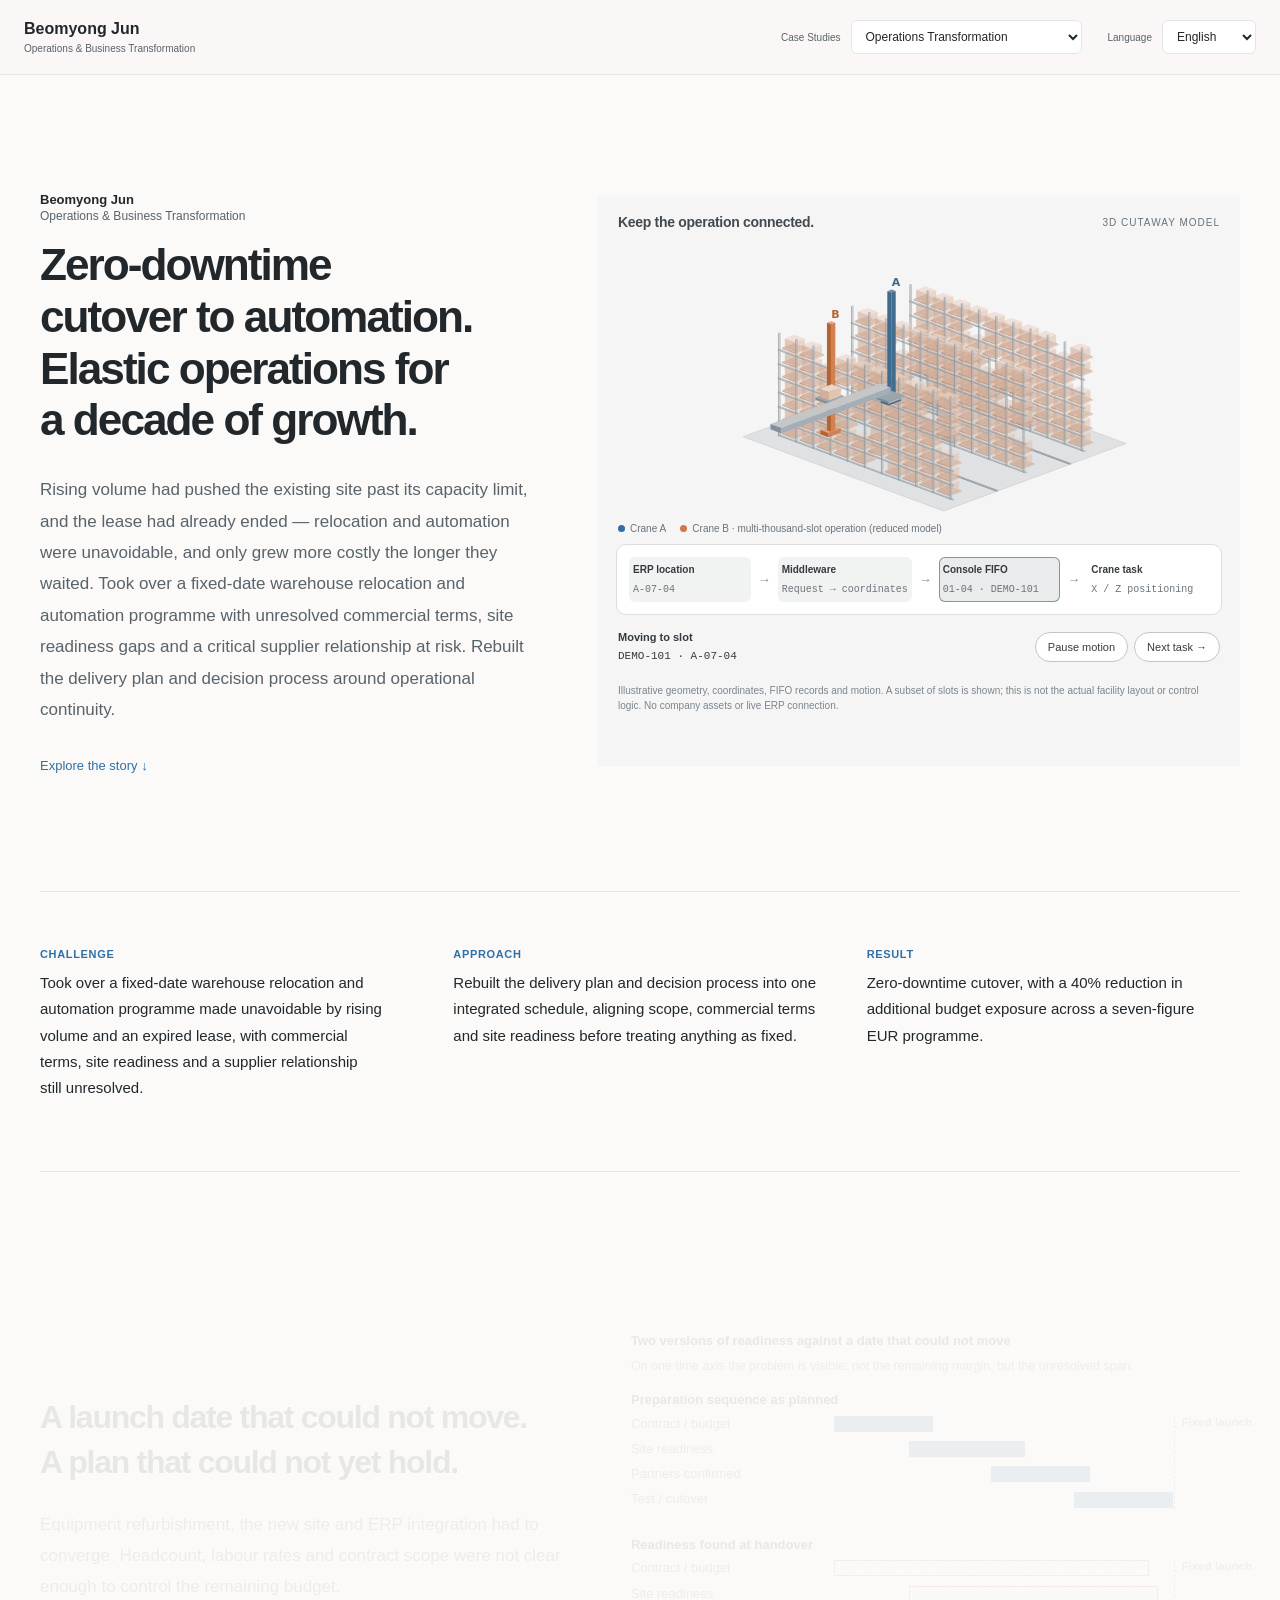
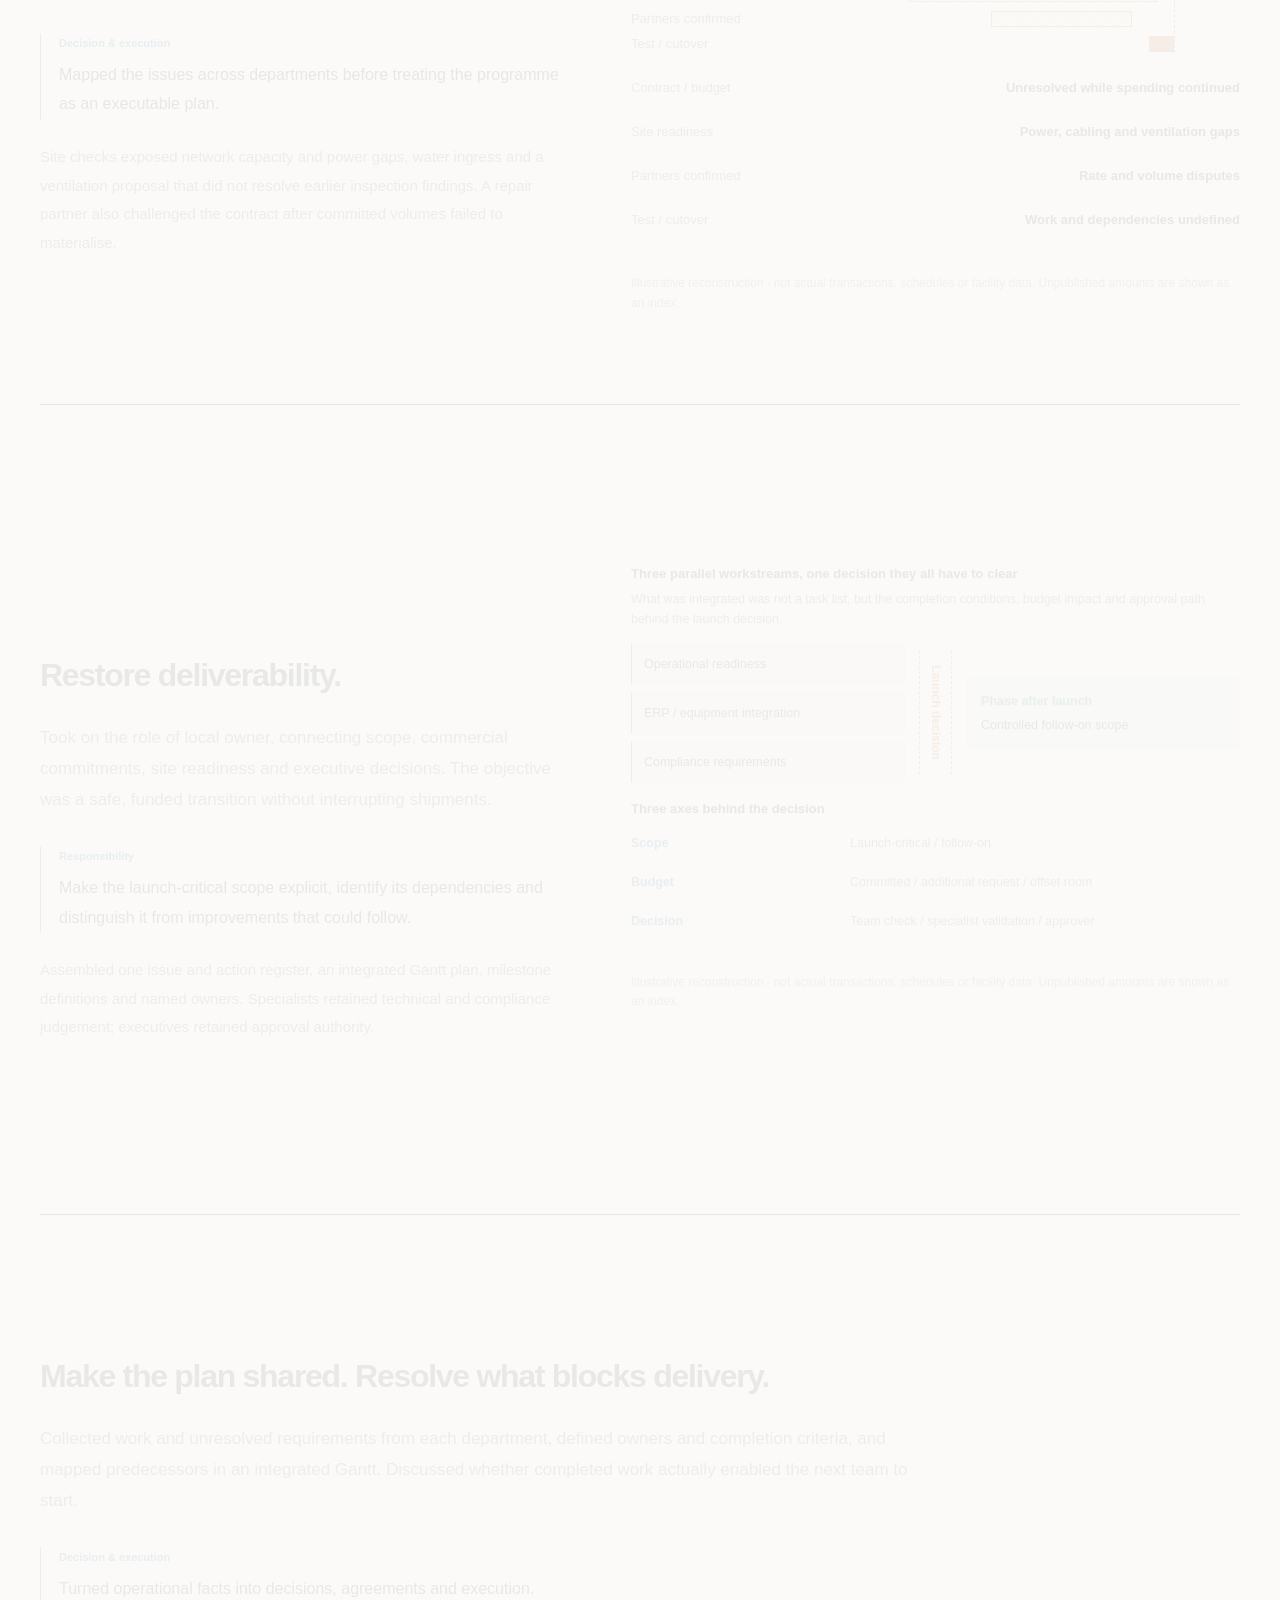
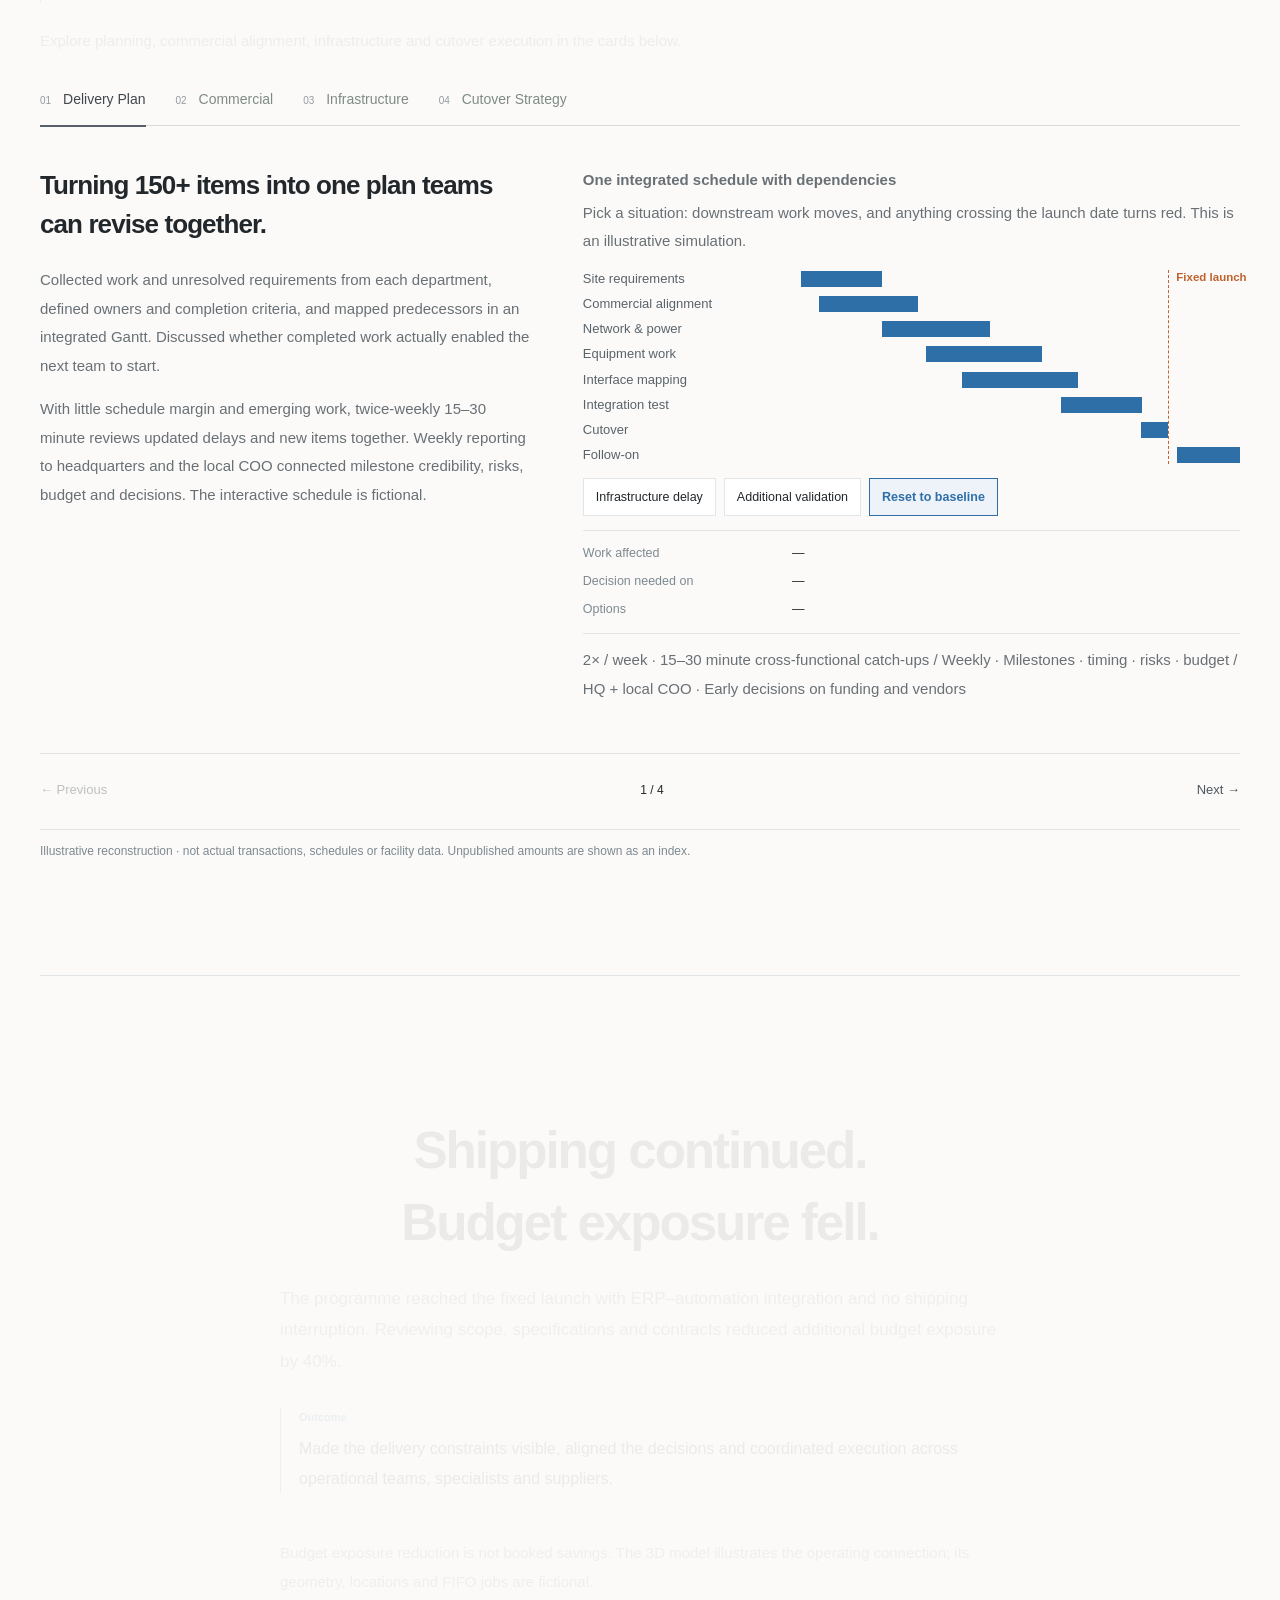
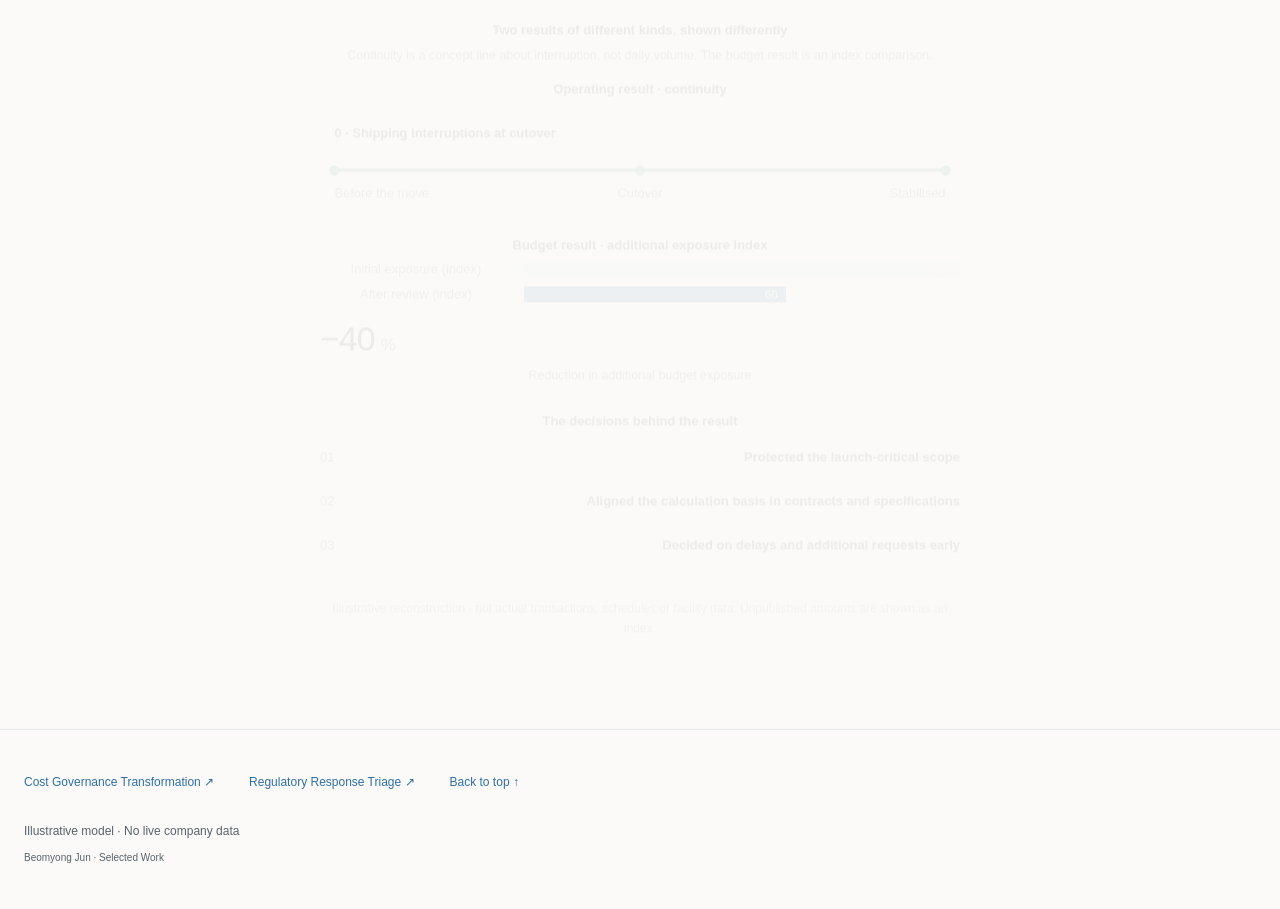
==== index.html @ 7fb7829d "Fix mobile layout issues found on the regulatory-response case - EN/JA pages overflowed sideways on " ====
<!doctype html><html lang="en"><head><meta charset="utf-8"><meta name="viewport" content="width=device-width,initial-scale=1"><meta name="theme-color" content="#fcfbf8"><title>Beomyong Jun | Operations & Business Transformation</title><meta name="description" content="STAR case studies: restoring warehouse programme delivery and building shared cost intelligence with recurring financial outcomes."><meta property="og:image" content="./social-preview.png"><link rel="stylesheet" href="./story.css?v=202609230s"><link rel="stylesheet" href="./editorial.css?v=202609230s"><link rel="stylesheet" href="./evidence.css?v=202609230s"></head><body data-case="logistics"><div id="app"></div><noscript>This portfolio needs JavaScript for language selection and interactive exhibits.</noscript><script src="./stories.js?v=202609230s"></script><script src="./exhibits.js?v=202609230s"></script><script src="./refinements.js?v=202609230s"></script><script src="./editorial.js?v=202609230s"></script><script src="./evidence.js?v=202609230s"></script><script src="./story.js?v=202609230s"></script></body></html>
---- story.css ----
:root{
  /* Semantic palette. Body is charcoal; blue carries data and connection;
     teal marks a healthy/continuous state; orange-red marks risk. */
  --paper:#fbfaf8;
  --surface:#fff;
  --ink:#22272b;
  --muted:#59636b;
  --faint:#7d8992;
  --line:#e3e6e8;
  --line-soft:#eef0f1;
  --data:#2f6fa8;
  --data-mid:#7ba6c9;
  --data-soft:#c3d8e9;
  --data-pale:#edf3f9;
  --ok:#2c7f72;
  --ok-pale:#e2efec;
  --risk:#c0622e;
  --risk-strong:#a83a29;
  --risk-pale:#f8e9df;
  --ease:cubic-bezier(.16,1,.3,1);
}*{box-sizing:border-box}html{scroll-behavior:smooth;scroll-padding-top:100px}body{margin:0;background:var(--paper);color:var(--ink);font-family:-apple-system,BlinkMacSystemFont,'Segoe UI','Noto Sans',sans-serif}a{color:inherit;text-decoration:none}button,select{font:inherit}a:focus-visible,select:focus-visible,summary:focus-visible{outline:3px solid #c97748;outline-offset:5px}header{position:sticky;top:0;z-index:20;display:flex;justify-content:space-between;align-items:center;padding:20px max(24px,calc((100% - 1240px)/2));background:#fcf9f8f2;backdrop-filter:blur(15px);border-bottom:1px solid var(--line);gap:25px}.brand{font-weight:650;white-space:nowrap}.brand small{display:block;font-size:10px;font-weight:400;color:var(--muted);margin-top:5px}nav{display:flex;align-items:center;gap:26px;font-size:12px;color:var(--data)}.language{display:flex;align-items:center;gap:10px;font-size:10px;color:var(--muted)}select{padding:8px 22px 8px 10px;background:white;border:1px solid var(--line);border-radius:6px;color:var(--ink);font-size:12px}.progress{position:absolute;height:2px;background:var(--data);left:0;bottom:0;width:100%;transform:scaleX(0);transform-origin:left}.hero,.scene{max-width:1240px;margin:auto;display:grid;grid-template-columns:1fr 1fr;align-items:center;gap:72px;min-height:calc(100svh - 84px);padding:62px 0}.hero-copy{max-width:560px}.hero-byline{font-size:13px;font-weight:600;color:var(--ink);margin:0 0 16px}.hero-byline span{display:block;font-weight:400;color:var(--muted);font-size:12px;margin-top:2px}h1{font-size:clamp(42px,4.5vw,68px);letter-spacing:-.055em;line-height:1.1;font-weight:600;margin:0 0 28px;text-wrap:balance}h2{font-size:clamp(30px,3vw,44px);line-height:1.22;font-weight:550;letter-spacing:-.04em;margin:0 0 24px;text-wrap:balance}h2 .phase{color:var(--data)}.caption{font-size:12px;color:var(--muted);margin:10px 0 0}.lede,.lead{font-size:17px;line-height:1.85;color:var(--muted);margin:0}.jump{display:inline-block;margin-top:32px;font-size:13px;color:var(--data)}.headline-metrics{display:flex;gap:40px;margin:0 0 22px}.headline-metrics>div{flex:1}.headline-metrics strong{display:block;font-size:68px;letter-spacing:-.05em;font-weight:450;line-height:1}.headline-metrics strong span{font-size:35px}.headline-metrics>div>span{display:block;font-size:12px;line-height:1.5;color:var(--muted);margin-top:12px}.hero-model iframe{width:100%;height:530px;border:0;border-radius:16px}.hero-result{border-top:1px solid var(--data);padding:45px 0}.hero-result strong{display:block;color:var(--data);font-size:clamp(42px,4.4vw,66px);letter-spacing:-.055em}.hero-result>span{display:block;color:var(--muted);margin-top:20px}.hero-result p{font-size:24px;line-height:1.6;margin-top:60px;max-width:360px}.scene{border-top:1px solid var(--line)}.ownership{border-left:1px solid #758795;padding-left:20px;margin:30px 0 24px}.ownership>span{font-size:11px;color:var(--data);font-weight:600}.ownership p{font-size:15px;line-height:1.8;margin:9px 0 0}details{font-size:13px;line-height:1.8;color:var(--muted);border-top:1px solid var(--line);padding-top:14px}summary{cursor:pointer}details p{margin-bottom:0}.metric-board{display:grid;gap:28px}.metric-board>div{border-bottom:1px solid var(--line);padding:8px 0 25px}.metric-board strong{display:block;font-size:45px;letter-spacing:-.045em;font-weight:500;color:var(--data);line-height:1.15}.metric-board span{display:block;margin-top:12px;color:var(--muted);font-size:14px;line-height:1.6}.cadence strong,.controls strong{font-size:33px}.cost-result strong,.levers strong{font-size:36px}.risk-board{display:grid;gap:18px}.risk-board>div{padding:26px;background:#f2eae5;border-radius:12px}.risk-board span{font-size:11px;color:#9b694c}.risk-board h3{font-size:22px;margin:14px 0 8px;font-weight:500}.risk-board p{font-size:14px;margin:0;color:var(--muted);line-height:1.6}.scope>div{padding:30px;background:#e9eaeb;border-radius:12px;margin:15px 0}.scope>div+div{background:#efeee9}.scope h3{margin:0 0 20px;font-weight:500;font-size:23px}.scope p{font-size:15px;color:var(--muted);line-height:1.6}.steps>div{display:flex;align-items:center;gap:24px;padding:26px 0;border-bottom:1px solid var(--line)}.steps span{font-size:12px;color:#818e99}.steps strong{font-weight:500;font-size:22px;line-height:1.5}.demo-section{max-width:1320px;margin:30px auto 80px;padding:30px 0}.demo-heading{display:flex;align-items:end;justify-content:space-between;gap:30px;margin-bottom:28px}.demo-heading h2{font-size:32px;margin:0}.demo-heading a{font-size:12px;color:var(--data)}.demo-section iframe{width:100%;height:850px;border:1px solid #e0e1e2;border-radius:10px;display:block}footer{padding:45px max(24px,calc((100% - 1240px)/2));border-top:1px solid var(--line);color:var(--muted);font-size:12px}footer>a{display:inline-block;margin-right:35px;color:var(--data)}footer p{margin-top:35px}footer small{font-size:10px}.skip{position:absolute;top:-90px}.skip:focus{top:15px;z-index:100;background:white;padding:15px}
.at-a-glance{max-width:1240px;margin:0 auto;padding:56px 0 70px;border-top:1px solid var(--line)}
.glance-grid{display:grid;grid-template-columns:repeat(3,1fr);gap:40px}
.glance-label{display:block;font-size:11px;font-weight:600;letter-spacing:.06em;text-transform:uppercase;color:var(--data);margin-bottom:10px}
.glance-item p{font-size:15px;line-height:1.75;color:var(--ink);margin:0;text-wrap:pretty}
@media(max-width:1350px){.at-a-glance{margin-inline:40px}}
@media(max-width:850px){.at-a-glance{margin-inline:25px}.glance-grid{grid-template-columns:1fr;gap:28px}}
@media(max-width:480px){.at-a-glance{margin-inline:22px;padding:40px 0 50px}.glance-item p{font-size:14.5px}}html[lang=ko] h1,html[lang=ja] h1{line-height:1.22;letter-spacing:-.045em;word-break:keep-all;overflow-wrap:break-word}html[lang=ko] h2,html[lang=ja] h2{line-height:1.4;word-break:keep-all;overflow-wrap:break-word}@media(max-width:1350px){.hero,.scene,.demo-section{margin-inline:40px;gap:45px}.hero-model iframe{height:535px}}@media(max-width:850px){.hero,.scene{grid-template-columns:1fr;gap:40px;margin-inline:25px;min-height:0;padding:55px 0}.hero-copy{max-width:680px}.hero-model{max-width:660px}.hero-result p{margin-top:25px}.demo-section{margin-inline:20px}.brand small{display:none}header{padding:16px 24px}nav{gap:16px}.language{font-size:0;gap:0}.metric-board{gap:16px}.demo-heading{display:block}.demo-heading a{display:inline-block;margin-top:16px}.lede,.lead{font-size:16px}.demo-section iframe{height:1000px}}@media(max-width:480px){nav>a{font-size:10px;max-width:105px;text-align:right}header{padding:14px 18px;gap:10px}.brand{font-size:13px}select{font-size:11px;padding:7px}.hero,.scene{margin-inline:22px}h1{font-size:40px}h2{font-size:29px}.headline-metrics{gap:22px}.headline-metrics strong{font-size:54px}.hero-model iframe{height:555px}.metric-board strong{font-size:34px}.steps strong{font-size:19px}.hero-result strong{font-size:42px}.demo-section{margin-inline:10px}.demo-heading{padding-inline:12px}.demo-heading h2{font-size:27px}}@media(prefers-reduced-motion:reduce){html{scroll-behavior:auto}}

.hero-model iframe{height:570px}@media(max-width:480px){.hero-model iframe{height:575px}}
/* Editorial case study: substantial narrative plus explanatory exhibits. */
h1{font-size:clamp(35px,3.6vw,53px);line-height:1.18}h2{font-size:clamp(27px,2.7vw,37px)}.hero,.scene{gap:58px;grid-template-columns:minmax(0,.95fr) minmax(0,1.1fr)}.context-body{font-size:14px;line-height:1.85;color:var(--muted);margin:22px 0 0}.ownership p{font-size:16px}.scene{padding-block:90px;position:relative}.scene-copy{transform:translateY(var(--lift,0px));opacity:var(--scene-opacity,1);min-width:0}.scene-visual{transform:translateY(calc(var(--lift,0px)*.6));opacity:var(--scene-opacity,1);min-width:0;align-self:center}.scene[data-star="R"]{grid-template-columns:minmax(0,1fr);text-align:center;row-gap:40px}.scene[data-star="R"] .scene-copy{max-width:720px;margin:0 auto}.scene[data-star="R"] h2{font-size:clamp(34px,4vw,52px)}.scene[data-star="R"] .lead,.scene[data-star="R"] .ownership,.scene[data-star="R"] .context-body{text-align:left}.scene[data-star="R"] .ownership{display:inline-block}.scene[data-star="R"] .scene-visual{max-width:640px;margin:0 auto;position:static;align-self:center}.technical-exhibit{margin:0}.technical-exhibit figcaption,.exhibit-note{font-size:11px;color:#78847c;line-height:1.6;margin:14px 0}.exhibit-svg{width:100%;height:auto;display:block;overflow:visible;font-family:inherit;color:#565f67}.exhibit-svg text{fill:#3e444a}.exhibit-svg text.muted{fill:#7c8980}.exhibit-svg text.light{fill:white}.diagram-node{stroke:#62798b;stroke-width:2;fill:#f8faf5}.flowline{stroke:#6b8498;stroke-width:2;stroke-dasharray:6 5;animation:signal 2s linear infinite;animation-play-state:paused}.returnline{stroke:#c37b52;stroke-width:2;stroke-dasharray:6 5;animation:signal 3s linear infinite;animation-play-state:paused}.inview .flowline,.inview .returnline,.hero .flowline{animation-play-state:running}.paused .flowline,.paused .returnline{animation-play-state:paused}.diagram-controls{display:flex;align-items:center;gap:14px;margin-top:14px;font-size:11px;color:var(--muted)}.diagram-controls button{background:transparent;color:var(--data);border:1px solid #d0d2d4;padding:7px 12px;border-radius:20px;font-size:11px;cursor:pointer}.dependency{stroke:#c3c5c6;stroke-width:1.5;fill:none}.dependency.selected{stroke:#c26d3c;stroke-width:2.7;stroke-dasharray:5 4;animation:signal 2s linear infinite}.gantt-work{cursor:pointer;outline:none}.gantt-work:hover rect,.gantt-work.selected rect{fill:#424950}.gantt-work:focus-visible rect{stroke:#c77342;stroke-width:3}.task-register{margin:18px 0 0}.register-scroll{max-height:260px;overflow:auto;border:1px solid #dcddde;margin-top:14px}.register-scroll table{width:100%;border-collapse:collapse;font-size:11px;text-align:left;white-space:nowrap}.register-scroll th,.register-scroll td{padding:10px;border-bottom:1px solid #dfe1e2}.register-scroll th{background:#eaf0e9;position:sticky;top:0}.diagram-caption{display:flex;justify-content:space-between;gap:16px;font-size:11px;color:var(--data);padding:14px 0;border-bottom:1px solid var(--line)}.outcome-line{display:flex;align-items:center;gap:20px;border-bottom:1px solid var(--line);padding:26px 0}.outcome-line svg{width:65px;flex-shrink:0}.outcome-line strong{font-size:30px;font-weight:550;letter-spacing:-.04em;color:var(--data)}.outcome-line p{font-size:14px;color:var(--muted);margin:8px 0}.outcome-ledger>p{font-size:13px;color:var(--muted)}.hero-evidence{margin-top:24px;line-height:1.7}.hero-evidence strong{display:block;font-size:28px;font-weight:550;color:var(--data)}.hero-evidence span{display:block;font-size:13px;color:var(--muted);margin-top:10px}.demo-section{transform:translateY(var(--lift,0px));opacity:var(--scene-opacity,1)}@keyframes signal{to{stroke-dashoffset:-44}}@media(min-width:1050px){.scene-visual{position:sticky;top:125px;align-self:start;margin-top:36px}.scene{min-height:105svh}}@media(max-width:850px){.hero,.scene{grid-template-columns:1fr;gap:35px}.scene{padding-block:60px}.scene-visual{position:static;margin-top:0}.hero-analysis{max-width:680px}.context-body{font-size:14px}.exhibit-svg{min-width:0}}@media(max-width:480px){h1{font-size:34px}h2{font-size:28px}.scene{margin-inline:20px}.diagram-caption{font-size:10px}.diagram-controls{align-items:start;font-size:10px}.outcome-line strong{font-size:25px}.outcome-line{gap:12px}.technical-exhibit figcaption{font-size:10px}.hero-evidence strong{font-size:25px}}@media(prefers-reduced-motion:reduce){.flowline,.returnline,.dependency.selected{animation:none!important}.scene-copy,.scene-visual,.demo-section{transition:none!important;transform:none!important;opacity:1!important}}
.flowline,.returnline{fill:none}.animated-diagram .crane-mini{animation:crane-lift 3.5s ease-in-out infinite;animation-play-state:paused}.inview .animated-diagram .crane-mini{animation-play-state:running}.animated-diagram.paused .crane-mini{animation-play-state:paused}@keyframes crane-lift{0%,100%{transform:translateX(-10px)}50%{transform:translateX(15px)}}@media(prefers-reduced-motion:reduce){.animated-diagram .crane-mini{animation:none!important}}

.diagram-viewport{max-width:100%;overflow-x:auto;overscroll-behavior-x:contain}.diagram-viewport .exhibit-svg{display:block}@media(max-width:600px){.diagram-viewport .exhibit-svg{min-width:540px}.technical-exhibit{min-width:0;max-width:100%}}

.hero-copy,.hero-analysis,.hero-model{min-width:0;max-width:100%}@media(max-width:850px){.hero,.scene{grid-template-columns:minmax(0,1fr)}}
.refined-svg{background:linear-gradient(145deg,#f0f4ed,#fafbf7);border:1px solid #e2e8df;border-radius:18px}.map-pill rect{fill:#fefbf9;stroke:#c3c6c8;stroke-width:1}.moving-link{stroke:#6d8598;stroke-width:2;stroke-dasharray:7 6;animation:signal 2.5s linear infinite}.static-link{stroke:#919ea9;stroke-width:1.8}.enhanced .diagram-viewport{border-radius:18px}.scene:has([data-exhibit$="-cards"]){grid-template-columns:minmax(0,1fr);gap:35px}.scene:has([data-exhibit$="-cards"])>.scene-copy{max-width:900px}.scene:has([data-exhibit$="-cards"]) .scene-visual{position:static;margin:0}.deck-tabs{display:flex;gap:8px;flex-wrap:wrap;margin:0 0 28px}.deck-tabs button,.deck-pagination button{font:inherit;font-size:13px;padding:12px 18px;border:1px solid #d0d2d3;background:transparent;color:#4e565d;border-radius:30px;cursor:pointer}.deck-tabs [aria-pressed=true]{background:#4c545b;color:white;border-color:#4c545b}.deck-panel{display:grid;grid-template-columns:minmax(0,1fr) minmax(0,1.15fr);gap:50px;padding:32px;border:1px solid #d9e3d8;border-radius:22px;background:#f7f8f2}.deck-panel[hidden]{display:none}.deck-panel h3{font-size:27px;line-height:1.45;font-weight:550;margin:0 0 22px;word-break:keep-all;overflow-wrap:break-word}.deck-panel p{font-size:15px;line-height:1.95;color:#5f676e}.deck-pagination{display:flex;align-items:center;justify-content:space-between;margin-top:20px;font-size:12px}.deck-pagination button:disabled{opacity:.35;cursor:default}.dual-path{display:grid;grid-template-columns:1fr 1fr;gap:12px}.dual-path>p{grid-row:1;font-size:12px;margin:0}.dual-path .exhibit-svg{min-width:0!important}.dual-path svg{aspect-ratio:680/255;object-fit:cover;object-position:top}.category-strip{display:grid;grid-template-columns:1fr 1fr;gap:9px;margin-top:18px}.category-strip span{font-size:12px;padding:14px;border-bottom:1px solid #d4dfd2}.delay-control{display:flex;align-items:center;gap:12px;flex-wrap:wrap;font-size:12px;margin-top:18px}.delay-control input{accent-color:#566068;flex:1;min-width:100px}.deck-panel .technical-exhibit{min-width:0}@media(max-width:850px){.deck-panel{grid-template-columns:minmax(0,1fr);padding:22px;gap:20px}.deck-panel h3{font-size:24px}.dual-path{display:block}.dual-path .exhibit-svg{aspect-ratio:auto;max-height:260px}.dual-path p{margin-top:18px}}@media(prefers-reduced-motion:reduce){.moving-link{animation:none}.refined-svg animateMotion{display:none}}

.banded-results{margin-top:22px}.banded-results p{display:flex;justify-content:space-between;gap:16px;border-bottom:1px solid #d5dfd2;padding:14px 0;font-size:12px}.banded-results strong{font-size:16px;font-weight:550;color:#4b5259}@media(max-width:480px){.banded-results p{display:block}.banded-results strong{display:block;margin-top:8px}}
.dual-path{display:flex;flex-direction:column;gap:12px}.dual-path>p{margin:0;font-size:13px}.dual-path .diagram-viewport{order:initial}.dual-path .exhibit-svg{aspect-ratio:auto;max-height:none}.deck-panel .diagram-viewport{min-width:0}.deck-panel>div{min-width:0}
html[lang=ko] body{word-break:keep-all;overflow-wrap:break-word}
html[lang=ja] h1,html[lang=ja] h2,html[lang=ja] .deck-panel h3{word-break:normal;word-break:auto-phrase;overflow-wrap:anywhere}
.hero>*,.scene>*{min-width:0}
@media(max-width:480px){nav{min-width:0;gap:8px}#case-switch{max-width:148px;text-overflow:ellipsis}#language{max-width:84px;text-overflow:ellipsis}}
---- editorial.css ----
/* Quiet editorial shell, precise analytical exhibits. */
body{font-family:-apple-system,BlinkMacSystemFont,'Segoe UI','Noto Sans',sans-serif;color:var(--ink)}header{background:#faf7f6f2;border-bottom:1px solid var(--line)}.progress{background:var(--data)}.hero{gap:65px;grid-template-columns:minmax(0,.92fr) minmax(0,1.2fr);padding-block:76px}.hero-copy{max-width:540px}.hero h1{font-size:clamp(35px,3.45vw,50px);letter-spacing:-.045em;line-height:1.17}.hero .lede{font-size:17px;line-height:1.85}.scene{padding-block:100px;min-height:90svh;gap:65px}.scene h2{font-size:32px;line-height:1.4}.scene-copy{max-width:570px}.lead{font-size:17px;line-height:1.85}.context-body{font-size:15px;line-height:1.9}.ownership{border-left:1px solid #566068;padding-left:18px}.ownership p{font-weight:500;line-height:1.85}.technical-exhibit figcaption{font-size:11px;line-height:1.6;color:#7c8783;border-top:1px solid #e3e6e5;padding-top:12px;margin-top:16px}.scene-visual{top:130px}.e-diagram{max-width:100%;overflow:auto}.e-diagram svg{display:block;width:100%;height:auto;font-family:inherit}.e-diagram text{fill:#3b4146}.e-diagram .eyetext{fill:#707d88;letter-spacing:.8px}.e-diagram .accent{fill:#50585f}.e-diagram .dangertext{fill:#b15f2f}.e-diagram .rule{stroke:#dcdedf;stroke-width:1;fill:none}.e-diagram .blue-line{stroke:#5c666f;stroke-width:2;fill:none}.e-diagram .deadline{stroke:#b76b3f;stroke-width:1.5;stroke-dasharray:4 4;fill:none}.e-diagram .floorplan{stroke:#889198;stroke-width:2;fill:none}.e-diagram .blue{fill:#557691}.e-diagram .blue-soft{fill:#bdc2c6}.e-diagram .slate-pale{fill:#ebeced}.e-diagram .amber{fill:#ce8459}.e-diagram .amber-pale{fill:#f4e1d6}.e-diagram .code-bg{fill:#343a3f}.e-diagram .code-text{fill:#e4e6e8;font-family:ui-monospace,monospace}.e-diagram .sheet-bg{fill:#fff}.e-diagram .transfer-path{stroke:#bfc4c7;fill:none;stroke-width:1.5}.inview .transfer-path{stroke-dasharray:5 5;animation:editorial-flow 1.5s linear 3}.e-diagram .feedback-path{stroke:#8494a1;stroke-width:1.6;fill:none;stroke-dasharray:6 5}.inview .feedback-path{animation:editorial-flow 3s linear 3}.e-diagram .continuity{stroke:#5b656e;stroke-width:2.5;fill:none}.report-preview{background:#fff;border:1px solid #e4e5e6;box-shadow:0 18px 50px #363b4010}.report-preview-live .hero-dash{width:100%;height:460px;border:0;display:block;background:#fff;pointer-events:none}.report-top{display:flex;flex-direction:column;gap:13px;padding:24px 27px;border-bottom:1px solid #e5e7e8}.report-top>span{font-size:10px;letter-spacing:.15em;color:#838e97}.report-top b{font-size:19px;letter-spacing:-.5px}.preview-kpis{display:grid;grid-template-columns:1fr 1fr;gap:20px;padding:24px 27px}.preview-kpis small{font-size:12px;color:#767f87}.preview-kpis strong{display:block;font-size:38px;letter-spacing:-1.5px;font-weight:500;margin-top:8px;color:#4e575e}.preview-kpis em{font-style:normal;font-size:19px;margin-left:5px}.report-preview .e-diagram{padding-inline:15px}.report-entry{display:block;margin:10px 27px 0;font-size:13px;color:#4f575e}.preview-note{margin:14px 27px 22px;font-size:10px;color:#818e8a}.hero-evidence{border-top:1px solid #d4d5d6;padding-top:20px}.hero-evidence strong{font-size:23px;color:#353a3f}.hero-evidence span{font-size:12px}.hero-model iframe{border-radius:0}.report-preview-live .hero-dash{height:430px}.headline-metrics{border-bottom:1px solid #dcddde;padding-bottom:22px}.headline-metrics strong{font-size:64px;color:#4f585f}.headline-metrics>div>span{color:#6c767e}.scene:has([data-exhibit$="-cards"]){display:block}.scene:has([data-exhibit$="-cards"])>.scene-copy{max-width:870px;margin-bottom:56px}.scene:has([data-exhibit$="-cards"])>.scene-visual{position:static;transform:none!important;opacity:1}.editorial-deck .deck-tabs{border-bottom:1px solid #d6d8d9;gap:30px;margin-bottom:40px}.editorial-deck .deck-tabs button{background:none;border:0;border-radius:0;padding:15px 0;color:#7f8b87;position:relative;font-size:14px}.editorial-deck .deck-tabs button small{font-size:10px;margin-right:8px;color:#929ba2}.editorial-deck .deck-tabs [aria-pressed=true]{color:#41484e;box-shadow:0 2px 0 #576068}.editorial-deck .deck-panel{padding:0;border:0;border-radius:0;background:none;gap:50px;grid-template-columns:minmax(0,.9fr) minmax(0,1.2fr);align-items:start;min-height:520px}.editorial-deck .deck-panel[hidden]{display:none}.editorial-deck h3{font-size:26px;line-height:1.5;letter-spacing:-.035em}.editorial-deck p{color:#687076;font-size:15px;line-height:1.9}.editorial-deck .deck-pagination{border-top:1px solid #e1e2e3;padding-top:18px;margin-top:35px}.deck-pagination button{border:0;border-radius:0;padding:8px 0;color:#4f575e}.scenario-buttons{display:flex;flex-wrap:wrap;gap:8px;margin-top:20px}.scenario-buttons button{padding:9px 11px;border:1px solid #d4d6d8;background:white;font:inherit;font-size:11px;color:#4e565d;cursor:pointer}.scenario-buttons button:hover{background:#eff0f1}.action-evidence [data-impact]{font-size:12px;min-height:46px}.cadence-strip{border-top:1px solid #d7d9da;padding-top:16px;font-size:12px;color:#565f66}.action-evidence .exhibit-svg{background:none}.action-evidence .exhibit-svg>rect{fill:transparent}.action-evidence .gantt-work rect{fill:#92a7b8}.action-evidence .gantt-work.selected rect{fill:#50585f}.action-evidence .exhibit-svg text{fill:#566068}.action-evidence .dependency{stroke:#c7c9cb}.action-evidence .dependency.selected{stroke:#ae683f;animation:none}.outcome-table{margin-top:20px}.outcome-table>div{display:flex;justify-content:space-between;gap:15px;padding:18px 0;border-top:1px solid #dcdedf}.outcome-table span{font-size:13px;color:#68737c}.outcome-table strong{font-size:19px;font-weight:500;color:#4f575e}.e-tags{font-size:11px!important;line-height:1.9;color:#7c868f;margin-top:22px}.demo-heading h2{font-size:29px}.demo-section iframe{border-radius:0;box-shadow:0 16px 50px #3c42470c}.moving-link,.flowline,.returnline{animation-iteration-count:3}button:focus-visible,a:focus-visible,input:focus-visible{outline:2px solid #4d718e;outline-offset:4px}@keyframes editorial-flow{to{stroke-dashoffset:-60}}@media(max-width:1050px){.scene{gap:32px}.editorial-deck .deck-panel{gap:28px}}@media(max-width:850px){.hero,.scene{grid-template-columns:minmax(0,1fr);padding-block:58px;min-height:0}.scene-copy{max-width:none}.editorial-deck .deck-panel{grid-template-columns:minmax(0,1fr);gap:25px;min-height:0}.editorial-deck .deck-tabs{gap:20px}.scene:has([data-exhibit$="-cards"])>.scene-copy{margin-bottom:32px}.hero h1{font-size:36px}.scene h2{font-size:29px}.hero-model iframe{height:570px}}@media(max-width:480px){.e-diagram svg{min-width:560px}.e-diagram{overflow:auto}.e-diagram::after{content:'↔';display:block;text-align:right;font-size:12px;color:#88929b}.report-preview .e-diagram svg{min-width:0}.report-preview .e-diagram::after{display:none}.hero{margin-inline:22px;gap:30px}.hero h1{font-size:33px}.report-top{padding:19px}.preview-kpis{padding:19px;gap:12px}.preview-kpis strong{font-size:33px}.report-preview-live .hero-dash{height:400px}.scene h2{font-size:27px}.headline-metrics strong{font-size:52px}.outcome-table>div{display:block}.outcome-table strong{display:block;margin-top:9px}.editorial-deck .deck-tabs{gap:16px}.editorial-deck .deck-tabs button{font-size:12px}.editorial-deck .deck-tabs button small{display:block;margin-bottom:5px}.editorial-deck h3{font-size:24px}}@media(prefers-reduced-motion:reduce){.transfer-path,.feedback-path{animation:none!important}}

.mobile-diagram-intro{display:none}@media(max-width:480px){.mobile-diagram-intro{display:block;border-block:1px solid #e1e3e4;padding:14px 0}.mobile-diagram-intro p{font-size:13px;line-height:1.8;color:#5b6974}.mobile-diagram-intro button{border:0;background:none;color:#566068;font:inherit;font-size:12px;padding:5px 0}.mobile-collapsible:not(.mobile-open){display:none}}
---- evidence.css ----
/* Evidence layer.
   Each section proves something different, so the exhibits are built from a
   small set of primitives (rows, tracks, tables, steps, panels) rather than
   one boxes-and-arrows diagram reused everywhere.
   Charts sit on white or on nothing; the page keeps the warm near-white. */

/* Published-outcome badge icons — supplied isometric asset set. Each
   badge runs its own small idle loop; motion stays in SVG user-space units
   (CSS transforms on SVG children scale with the viewBox, not the on-page
   pixel size), so the same values read correctly at badge scale. */
@keyframes gst-coin-orbit {
  0% { transform: translate(-14px, 8px); opacity: 0; }
  15% { opacity: 1; }
  50% { transform: translate(8px, -10px); opacity: 1; }
  85% { opacity: 1; }
  100% { transform: translate(14px, 8px); opacity: 0; }
}
.gst-coin-orbit { animation: gst-coin-orbit 3s ease-in-out infinite; }

@keyframes gst-arrow-dash { to { stroke-dashoffset: -32; } }
.gst-arrow-dash { animation: gst-arrow-dash 3s linear infinite; }

@keyframes tariff-badge-pulse {
  0%, 100% { transform: scale(1); filter: drop-shadow(0 0 0 rgba(43, 95, 186, 0)); }
  45%, 55% { transform: scale(1.06); filter: drop-shadow(0 0 3px rgba(43, 95, 186, .35)); }
}
.tariff-badge-pulse { animation: tariff-badge-pulse 3s ease-in-out infinite; transform-origin: center; transform-box: fill-box; }

@keyframes tariff-cost-down {
  0%, 100% { transform: translateY(0); opacity: .4; }
  45%, 60% { transform: translateY(6px); opacity: 1; }
}
.tariff-cost-down { animation: tariff-cost-down 3s ease-in-out infinite; }

@keyframes origin-package-slide {
  0%, 10% { transform: translate(-22px, 0); }
  45%, 55% { transform: translate(0, -6px); }
  90%, 100% { transform: translate(22px, 0); }
}
.origin-package-slide { animation: origin-package-slide 3s ease-in-out infinite; }

@keyframes origin-route-dash { to { stroke-dashoffset: -24; } }
.origin-route-dash { animation: origin-route-dash 3s linear infinite; }

@keyframes anomaly-scan-sweep {
  0% { transform: translateX(-28px); opacity: 0; }
  10% { opacity: .9; }
  50% { transform: translateX(28px); opacity: .9; }
  55% { opacity: 0; }
  100% { transform: translateX(28px); opacity: 0; }
}
.anomaly-scan-sweep { animation: anomaly-scan-sweep 3s ease-in-out infinite; }

@keyframes anomaly-outlier-glow {
  0%, 45%, 100% { transform: scale(1); opacity: .55; }
  55%, 75% { transform: scale(1.35); opacity: 1; }
}
.anomaly-outlier-glow { animation: anomaly-outlier-glow 3s ease-in-out infinite; transform-origin: center; transform-box: fill-box; }

@keyframes anomaly-check-draw {
  0%, 65% { opacity: 0; transform: scale(.7); }
  80%, 95% { opacity: 1; transform: scale(1); }
  100% { opacity: 0; transform: scale(1); }
}
.anomaly-check-draw { animation: anomaly-check-draw 3s ease-out infinite; transform-origin: center; transform-box: fill-box; }

@keyframes idle-drift {
  0%, 100% { transform: translateY(0); }
  50% { transform: translateY(-1.2px); }
}
.idle-drift { animation: idle-drift 3s ease-in-out infinite; }

@media (prefers-reduced-motion: reduce) {
  .gst-coin-orbit, .gst-arrow-dash, .tariff-badge-pulse, .tariff-cost-down,
  .origin-package-slide, .origin-route-dash, .anomaly-scan-sweep,
  .anomaly-outlier-glow, .anomaly-check-draw, .idle-drift { animation: none; }
}

.ev {
  margin: 0;
  font-size: 14px;
  line-height: 1.6;
  color: var(--ink);
}

.ev figcaption {
  font-size: 12px;
  line-height: 1.6;
  color: var(--faint);
  border-top: 1px solid var(--line);
  padding-top: 12px;
  margin-top: 20px;
}

/* ---------- primitives ---------- */

.ev-h {
  font-size: 13px;
  font-weight: 600;
  color: var(--ink);
  margin: 0 0 4px;
}

.ev-sub {
  font-size: 12.5px;
  color: var(--muted);
  margin: 0 0 14px;
}

.ev-block + .ev-block { margin-top: 26px; }

.ev-panel {
  background: var(--surface);
  border: 1px solid var(--line);
  border-radius: 8px;
  padding: 16px 18px;
}

.ev-grid2 { display: grid; grid-template-columns: 1fr 1fr; gap: 14px; }
.ev-grid3 { display: grid; grid-template-columns: repeat(3, 1fr); gap: 12px; }

/* label + measured track, the workhorse for any "how much / how long" row */
.ev-row {
  display: grid;
  grid-template-columns: minmax(84px, 29%) 1fr;
  align-items: center;
  gap: 12px;
  padding: 5px 0;
  font-size: 13px;
}

.ev-row > span { color: var(--muted); }

.ev-track { position: relative; height: 16px; }

.ev-bar {
  position: absolute;
  top: 0;
  height: 16px;
  background: var(--data-mid);
}

.ev-bar.is-strong { background: var(--data); }
.ev-bar.is-ok { background: var(--ok); }
.ev-bar.is-risk { background: var(--risk); }
.ev-bar.is-ghost { background: var(--line); }

/* unresolved / not-yet-defined work reads as hatching, not a red wash */
.ev-bar.is-open {
  background: repeating-linear-gradient(
    -45deg, var(--risk-pale), var(--risk-pale) 5px,
    #fff 5px, #fff 10px);
  box-shadow: inset 0 0 0 1px var(--risk);
}

.ev-bar b {
  position: absolute;
  right: 8px;
  top: 0;
  line-height: 16px;
  font-size: 11.5px;
  font-weight: 500;
  color: #fff;
}

/* shared time axis with the one fixed date every bar is measured against */
.ev-axis {
  position: relative;
  border-top: 1px solid var(--line);
  margin-top: 8px;
  padding-top: 6px;
  font-size: 12px;
  color: var(--faint);
  display: flex;
  justify-content: space-between;
}

.ev-fixed {
  position: absolute;
  top: 0;
  bottom: 0;
  width: 0;
  border-left: 1.5px dashed var(--risk);
}

.ev-fixed span {
  position: absolute;
  top: -2px;
  left: 7px;
  font-size: 11.5px;
  font-weight: 600;
  color: var(--risk);
  white-space: nowrap;
}

/* Rows that must line up against a shared scale, so one dashed launch line
   can be drawn across every bar in the group. The label column is a fixed
   percentage precisely so that overlay can be positioned exactly. */
.ev-scale {
  position: relative;
  display: grid;
  grid-template-columns: 30% 1fr;
  column-gap: 12px;
  row-gap: 7px;
  align-items: center;
}

.ev-scale > span {
  font-size: 13px;
  line-height: 1.4;
  color: var(--muted);
}

.ev-fixed-wrap {
  position: absolute;
  top: 0;
  bottom: 0;
  left: calc(30% + 12px);
  right: 0;
  pointer-events: none;
}

.ev-inline { margin: 0; font-size: 14px; color: var(--ink); }

/* Every language's chip label stays a fixed weight, so selecting one never
   changes its rendered width and never reflows the row's wrap pattern. */
.ev-chips button {
  font: inherit;
  font-size: 12px;
  font-weight: 500;
  padding: 6px 10px;
  border: 1px solid var(--line);
  border-radius: 3px;
  background: var(--surface);
  color: var(--muted);
  cursor: pointer;
  white-space: nowrap;
  transition: border-color .18s var(--ease), color .18s var(--ease), background .18s var(--ease);
}

.ev-chips button:hover { border-color: var(--data-mid); }

.ev-chips button[aria-pressed="true"] {
  border-color: var(--data);
  background: var(--data-pale);
  color: var(--data);
}

.ev-kv > div[data-ev-outcome] { transition: opacity .25s var(--ease); }
.ev-kv > div[data-ev-outcome]:not(.is-active) { opacity: .45; }
.ev-kv > div[data-ev-outcome].is-active strong { color: var(--data); }

.action-evidence .ev-inline > .ev-block:first-child { margin-top: 0; }

/* comparison table where the differing cells are the point */
.ev-tbl {
  width: 100%;
  border-collapse: collapse;
  font-size: 13px;
  background: var(--surface);
}

/* border-radius has no effect on cells once border-collapse:collapse is
   set — browsers ignore it outright, which is why the last attempt at this
   never showed up. A clipping wrapper is the one technique that reliably
   rounds a collapsed table's four corners. */
.ev-tbl-wrap {
  border: 1px solid var(--line);
  border-radius: 8px;
  overflow: hidden;
}

.ev-tbl-wrap .ev-tbl { border: 0; }

/* a second, supporting table in the same card reads quieter and tighter
   than the lead comparison table above it. -tight only trims padding/type,
   so it's safe on any column count; -compact additionally narrows the row
   header, which only suits a two-column label/value table. */
.ev-tbl-tight .ev-tbl th,
.ev-tbl-tight .ev-tbl td { padding: 7px 11px; font-size: 12.5px; }
.ev-tbl-compact .ev-tbl th[scope="row"] { width: 38%; }

.ev-tbl th,
.ev-tbl td {
  border: 1px solid var(--line);
  padding: 9px 11px;
  text-align: left;
  vertical-align: top;
}

.ev-tbl thead th {
  font-weight: 600;
  font-size: 12.5px;
  color: var(--muted);
  background: var(--data-pale);
}

.ev-tbl th[scope="row"] {
  font-weight: 500;
  color: var(--muted);
  background: #fcfcfb;
}

.ev-tbl td.is-diff {
  background: var(--risk-pale);
  color: var(--ink);
  font-weight: 500;
}

.ev-tbl td.is-diff::after {
  content: "";
  display: inline-block;
  width: 5px;
  height: 5px;
  border-radius: 50%;
  background: var(--risk);
  margin-left: 7px;
  vertical-align: 2px;
}

.ev-tbl td.is-ok {
  background: var(--ok-pale);
  color: var(--ink);
  font-weight: 500;
}

.ev-tbl td.is-ok::after {
  content: "";
  display: inline-block;
  width: 5px;
  height: 5px;
  border-radius: 50%;
  background: var(--ok);
  margin-left: 7px;
  vertical-align: 2px;
}

.ev-tbl tfoot td,
.ev-tbl tfoot th { background: #fcfcfb; font-weight: 600; }

/* numbered sequence with a connecting rule */
.ev-steps { display: grid; gap: 0; }

.ev-steps.is-flow {
  grid-auto-flow: column;
  grid-auto-columns: 1fr;
  gap: 0;
}

.ev-step {
  position: relative;
  padding: 0 14px 0 0;
}

.ev-step > i {
  display: block;
  font-style: normal;
  font-size: 11.5px;
  font-weight: 600;
  letter-spacing: .04em;
  color: var(--data);
  margin-bottom: 7px;
}

.ev-step > strong {
  display: block;
  font-size: 14px;
  font-weight: 600;
  line-height: 1.4;
  margin-bottom: 5px;
}

.ev-step > span {
  display: block;
  font-size: 12.5px;
  color: var(--muted);
  line-height: 1.55;
}

.ev-steps.is-flow .ev-step { border-top: 2px solid var(--data-soft); padding-top: 12px; }
.ev-steps.is-flow .ev-step.is-last { border-top-color: var(--ok); }
.ev-steps.is-flow .ev-step.is-last > i { color: var(--ok); }

.ev-return {
  margin-top: 12px;
  font-size: 12.5px;
  color: var(--data);
  border-top: 1px dashed var(--data-soft);
  padding-top: 9px;
}

/* key/value evidence rows */
.ev-kv { display: grid; gap: 0; }

.ev-kv > div {
  display: flex;
  justify-content: space-between;
  gap: 14px;
  padding: 11px 0;
  border-top: 1px solid var(--line);
  font-size: 13px;
}

.ev-kv > div:first-child { border-top: 0; }
.ev-kv span { color: var(--muted); }
.ev-kv strong { font-weight: 600; text-align: right; }

/* order-of-magnitude figures render as plain text now — no nested
   caption, no redaction bars, nothing left to style beyond the base
   .ev-kv strong / .ev-badge strong rules above. */

/* Taxonomy metadata shown as an actual YAML chunk header, not a
   paraphrased list — a dark code-editor treatment (same register as the
   existing .code-bg/.code-text SVG convention) so it reads as the real
   artifact rather than another card. */
.ev-yaml {
  background: #2a2f36;
  border-radius: 8px;
  overflow: hidden;
  text-align: left;
}

.ev-yaml-head {
  display: flex;
  align-items: center;
  gap: 5px;
  padding: 9px 14px;
  background: #21252b;
  border-bottom: 1px solid #383e46;
}

.ev-yaml-head i {
  width: 7px;
  height: 7px;
  border-radius: 50%;
  background: #4a505a;
  display: inline-block;
}

.ev-yaml-head em {
  font-style: normal;
  margin-left: 7px;
  font-family: ui-monospace, "SF Mono", Menlo, monospace;
  font-size: 11px;
  color: #838b98;
}

.ev-yaml pre {
  margin: 0;
  padding: 14px 16px;
  overflow-x: auto;
}

.ev-yaml code {
  display: block;
  white-space: pre;
  font-family: ui-monospace, "SF Mono", Menlo, monospace;
  font-size: 11.5px;
  line-height: 1.75;
  color: #dbdfe4;
}

.ev-yaml .k { color: #7fb3e8; }
.ev-yaml .v { color: #e8dcae; }
.ev-yaml .c { color: #7b8492; font-style: italic; }
.ev-yaml .sep { color: #4a505a; }

/* Compact variant for the hero: same code-editor look, sized to sit above
   the flow diagram as the concrete artifact behind the abstract "query". */
.ev-yaml.is-compact {
  width: 100%;
  max-width: 230px;
  margin: 0 auto;
}
.ev-yaml.is-compact .ev-yaml-head { padding: 7px 11px; }
.ev-yaml.is-compact .ev-yaml-head em { font-size: 10px; }
.ev-yaml.is-compact pre { padding: 10px 12px; }
.ev-yaml.is-compact code { font-size: 10.5px; line-height: 1.65; }

/* Published-outcomes layout: one case's badge on the left, the full list
   (with the active row highlighted) on the right. The badge swaps with the
   chip selection above it, so every case gets its own moment on screen. */
.ev-outcome-grid {
  display: grid;
  grid-template-columns: 168px 1fr;
  gap: 22px;
  align-items: stretch;
}

/* .ev-badges deliberately holds no in-flow content (its card is
   position:absolute below), so the grid row height tracks .ev-kv alone —
   constant across all four cases — instead of whichever badge happens to
   be tallest. The stretched .ev-badges box then gives that same fixed
   height to the absolutely-positioned card. */
/* Explicit floor (not just "match .ev-kv") — the tallest badge's natural
   content (icon + two-line figure + two-line caption) needs more room than
   .ev-kv's own rows do, so give the shared row real headroom instead of
   chasing it case by case. */
.ev-badges { position: relative; min-height: 280px; }

.ev-badge {
  position: absolute;
  inset: 0;
  display: flex;
  flex-direction: column;
  justify-content: center;
  box-sizing: border-box;
  border: 1px solid var(--data-soft);
  background: var(--data-pale);
  padding: 18px 16px;
  text-align: center;
}

/* [hidden] has the same specificity as .ev-badge, and author rules beat
   the UA stylesheet's [hidden]{display:none} on a tie — without this, a
   plain `display:flex` above would make every hidden badge render too. */
.ev-badge[hidden] { display: none; }

/* .ev-badges .ev-badge (not just .ev-badge) so this reliably outranks the
   generic ".ev svg { width:100% }" responsive-chart rule below — same
   specificity as a bare ".ev-badge svg" would tie with it and lose on
   source order, which is exactly how this rendered oversized before. */
.ev-badges .ev-badge svg {
  width: 76px;
  height: 76px;
  margin: 0 auto 10px;
  overflow: visible;
}

.ev-badge strong {
  display: block;
  font-size: 19px;
  font-weight: 600;
  letter-spacing: -.02em;
  font-variant-numeric: tabular-nums;
  color: var(--ink);
}

.ev-badge > span {
  display: block;
  font-size: 12px;
  color: var(--muted);
  margin-top: 10px;
  line-height: 1.4;
}

@media (max-width: 640px) {
  .ev-outcome-grid { grid-template-columns: 1fr; }
  /* Single column: badge and list stack instead of sharing a row, so the
     absolute-positioning height match (needed only for the two-column
     layout) is turned back off here. */
  .ev-badges { min-height: 0; }
  .ev-badge { position: static; inset: auto; }
}

.ev-chips { display: flex; flex-wrap: wrap; gap: 7px; margin-top: 4px; }

.ev-chips span {
  font-size: 12px;
  padding: 6px 10px;
  border: 1px solid var(--line);
  background: var(--surface);
  color: var(--muted);
}

/* value / unit / outcome-type, kept visually distinct */
.ev-figure { display: flex; align-items: baseline; gap: 6px; }
.ev-figure strong { font-size: 34px; font-weight: 500; letter-spacing: -.03em; line-height: 1; }
.ev-figure em { font-style: normal; font-size: 17px; color: var(--muted); }
.ev-type { display: block; font-size: 12.5px; color: var(--muted); margin-top: 7px; }

.ev svg { display: block; width: 100%; height: auto; overflow: visible; }
.ev svg text { font-family: inherit; font-size: 12.5px; fill: var(--muted); }
.ev svg text.is-key { fill: var(--ink); font-weight: 600; }

/* ---------- section-specific composition ---------- */

/* two teams, two toolchains, one incomparable number */
.ev-lanes { display: grid; grid-template-columns: 1fr 1fr; gap: 0; border: 1px solid var(--line); background: var(--surface); }
.ev-lane { padding: 15px 16px; }
.ev-lane + .ev-lane { border-left: 1px solid var(--line); }
.ev-lane h4 { margin: 0 0 10px; font-size: 12.5px; font-weight: 600; color: var(--data); }
.ev-lane ol { margin: 0; padding: 0; list-style: none; counter-reset: s; }
.ev-lane li {
  counter-increment: s;
  font-size: 12.5px;
  color: var(--muted);
  padding: 7px 0 7px 22px;
  position: relative;
  line-height: 1.5;
}
.ev-lane li::before {
  content: counter(s);
  position: absolute;
  left: 0;
  top: 7px;
  width: 15px;
  height: 15px;
  border: 1px solid var(--data-soft);
  color: var(--data);
  font-size: 10px;
  text-align: center;
  line-height: 14px;
}
.ev-lane li + li::after {
  content: "";
  position: absolute;
  left: 7px;
  top: -6px;
  height: 12px;
  border-left: 1px solid var(--data-soft);
}

/* three layers with the standardised middle, plus who owns it */
.ev-stack { display: grid; gap: 8px; }
.ev-layer { padding: 13px 16px; border: 1px solid var(--line); border-radius: 8px; background: var(--surface); }
/* Emphasis for the pivotal layer reads as an accent, not a selected/active
   control — no filled background or full-perimeter color, which would echo
   the site's actual pressed/selected states elsewhere. */
.ev-layer.is-core { border-left: 2px solid var(--data); }
.ev-layer.is-core h4 { color: var(--data); }
.ev-layer h4 { margin: 0 0 5px; font-size: 13px; font-weight: 600; }
.ev-layer p { margin: 0; font-size: 12.5px; color: var(--muted); line-height: 1.55; }
.ev-down { text-align: center; color: var(--data-mid); font-size: 13px; line-height: 1; }

.ev-owners { margin-top: 16px; }
.ev-owners > div {
  display: grid;
  grid-template-columns: minmax(96px, 34%) 1fr;
  gap: 12px;
  padding: 9px 0;
  border-top: 1px solid var(--line);
  font-size: 12.5px;
}
.ev-owners strong { font-weight: 600; color: var(--data); }
.ev-owners span { color: var(--muted); }

/* launch gate: parallel lanes that must all clear one decision */
.ev-gate { display: grid; grid-template-columns: 1fr auto 1fr; align-items: center; gap: 14px; }
.ev-gate-lanes { display: grid; gap: 7px; }
.ev-gate-lanes > div {
  border: 1px solid var(--line);
  border-left: 1px solid var(--data);
  background: var(--data-pale);
  padding: 10px 12px;
  font-size: 12.5px;
}
.ev-gate-mark {
  writing-mode: vertical-rl;
  text-align: center;
  font-size: 12px;
  font-weight: 600;
  color: var(--risk);
  border-left: 1.5px dashed var(--risk);
  border-right: 1.5px dashed var(--risk);
  padding: 14px 6px;
  white-space: nowrap;
}
.ev-after { border: 1px solid var(--line); background: var(--ok-pale); padding: 12px 14px; font-size: 12.5px; }
.ev-after strong { display: block; font-weight: 600; color: var(--ok); margin-bottom: 4px; }

/* scenario controls for the schedule model */
.ev-scenarios { display: flex; flex-wrap: wrap; gap: 8px; margin-top: 14px; }
.ev-scenarios button {
  font: inherit;
  font-size: 12.5px;
  padding: 8px 12px;
  border: 1px solid var(--line);
  background: var(--surface);
  color: var(--ink);
  cursor: pointer;
  transition: border-color .18s var(--ease), background .18s var(--ease);
}
.ev-scenarios button:hover { border-color: var(--data-mid); }
.ev-scenarios button[aria-pressed="true"] { border-color: var(--data); background: var(--data-pale); color: var(--data); font-weight: 600; }

.ev-impact { margin-top: 14px; border-top: 1px solid var(--line); padding-top: 12px; }
.ev-impact dl { margin: 0; display: grid; gap: 8px; }
.ev-impact div { display: grid; grid-template-columns: minmax(92px, 30%) 1fr; gap: 12px; font-size: 12.5px; }
.ev-impact dt { color: var(--faint); }
.ev-impact dd { margin: 0; color: var(--ink); }

.ev-cadence { margin-top: 14px; border-top: 1px solid var(--line); padding-top: 12px; font-size: 12.5px; color: var(--muted); }

/* continuity line: a concept, labelled as one */
.ev-continuity { padding: 6px 0 0; }

/* ---------- motion: enter once, then hold still ---------- */

.ev [data-ev] {
  opacity: 0;
  transform: translateY(8px);
  transition: opacity .5s var(--ease), transform .5s var(--ease);
  transition-delay: calc(var(--i, 0) * 70ms);
}

.scene.visible .ev [data-ev],
.deck-panel:not([hidden]) .ev [data-ev],
.ev.is-shown [data-ev] { opacity: 1; transform: translateY(0); }

.ev .ev-bar { transform-origin: left center; }

.scene.visible .ev [data-grow],
.ev.is-shown [data-grow] { animation: ev-grow .62s var(--ease) both; animation-delay: calc(var(--i, 0) * 70ms + 120ms); }

@keyframes ev-grow { from { transform: scaleX(0); } to { transform: scaleX(1); } }

@media (prefers-reduced-motion: reduce) {
  .ev [data-ev] { opacity: 1; transform: none; transition: none; }
  .scene.visible .ev [data-grow],
  .ev.is-shown [data-grow] { animation: none; }
}

/* ---------- responsive: summary first, detail after ---------- */

@media (max-width: 860px) {
  .ev-grid3 { grid-template-columns: 1fr; }
  .ev-gate { grid-template-columns: 1fr; }
  .ev-gate-mark { writing-mode: horizontal-tb; border: 0; border-top: 1.5px dashed var(--risk); border-bottom: 1.5px dashed var(--risk); padding: 8px 0; }
}

@media (max-width: 640px) {
  .ev-lanes { grid-template-columns: 1fr; }
  .ev-lane + .ev-lane { border-left: 0; border-top: 1px solid var(--line); }
  .ev-grid2 { grid-template-columns: 1fr; }
  .ev-steps.is-flow { grid-auto-flow: row; }
  .ev-steps.is-flow .ev-step { padding: 12px 0 0; }
  .ev-row { grid-template-columns: 1fr; gap: 4px; }
  .ev-tbl { font-size: 12.5px; }
  .ev-tbl th, .ev-tbl td { padding: 8px 9px; }

  /* Shared time-axis rows: stack the label above its own full-width track
     instead of squeezing every bar into a 70%-wide column. The fixed-launch
     line's label also needs somewhere to sit that isn't off the edge. */
  .ev-scale { grid-template-columns: 1fr; row-gap: 3px; }
  .ev-scale > span { padding-top: 6px; }
  .ev-scale > span:first-child { padding-top: 0; }
  .ev-fixed-wrap { left: 0; right: 8px; }
  .ev-fixed span { left: auto; right: 0; top: -18px; font-size: 10.5px; }
}

/* the exhibits replace the legacy diagram chrome entirely */
.ev .mobile-diagram-intro { display: none; }

/* ==========================================================================
   Trade hero — governance loop
   Three functions that used to decide separately merge into one governed
   point, then cycle a four-step improvement loop. The loop's motion is a
   looping CSS highlight sweep (cheap, steady, no SVG physics); the merge
   lines use the same dash-flow technique as the exhibits below them, so
   the cover reads as one continuously live diagram, not a screenshot.
   ========================================================================== */

.gov-hero {
  background: var(--surface);
  border: 1px solid var(--line);
  border-radius: 10px;
  box-shadow: 0 18px 50px rgba(40, 46, 51, .06);
  padding: 34px 28px 30px;
  display: flex;
  flex-direction: column;
  align-items: center;
  text-align: center;
}

.gov-inputs {
  display: flex;
  justify-content: center;
  gap: 10px;
  width: 100%;
  max-width: 300px;
}

.gov-input {
  flex: 1;
  padding: 9px 4px;
  border: 1px solid var(--data-soft);
  border-radius: 6px;
  background: var(--data-pale);
  color: var(--data);
  font-size: 12.5px;
  font-weight: 600;
  opacity: 0;
  animation: gov-in .5s var(--ease) forwards;
  animation-delay: calc(var(--i, 0) * .12s + .1s);
}

.gov-merge {
  width: 300px;
  max-width: 100%;
  height: 40px;
  display: block;
  margin-top: -1px;
}

.gov-line {
  fill: none;
  stroke: var(--data-mid);
  stroke-width: 1.6;
  stroke-dasharray: 3 6;
  stroke-linecap: round;
  animation: gov-flow 1.7s linear infinite;
  animation-delay: var(--d, 0s);
}

.gov-core {
  display: flex;
  align-items: center;
  gap: 8px;
  padding: 10px 20px;
  background: var(--data);
  border-radius: 7px;
  color: #fff;
  font-size: 13px;
  font-weight: 600;
  letter-spacing: -.01em;
  margin-top: -2px;
  animation: gov-pulse 2.8s ease-in-out infinite;
}

.gov-core svg { width: 18px; height: 18px; flex-shrink: 0; }

.gov-input.is-doc {
  display: flex;
  align-items: center;
  justify-content: center;
  gap: 6px;
}

.gov-input.is-doc svg { width: 15px; height: 15px; flex-shrink: 0; }

.gov-drop {
  width: 1.5px;
  height: 20px;
  background: var(--data-soft);
}

.gov-loop-label {
  font-size: 11px;
  color: var(--faint);
  margin: 2px 0 12px;
  text-align: center;
}

.gov-loop {
  display: grid;
  grid-template-columns: repeat(4, 1fr);
  gap: 8px;
  width: 100%;
  max-width: 440px;
}

.gov-step {
  position: relative;
  border: 1px solid var(--line);
  border-radius: 7px;
  background: var(--surface);
  padding: 10px 7px;
  text-align: center;
  overflow: hidden;
}

.gov-step i {
  display: block;
  font-style: normal;
  font-size: 10px;
  font-weight: 700;
  letter-spacing: .03em;
  color: var(--data);
  margin-bottom: 4px;
}

.gov-step span {
  display: block;
  font-size: 11px;
  line-height: 1.3;
  color: var(--muted);
}

.gov-step i,
.gov-step span {
  position: relative;
  z-index: 1;
}

.gov-step::after {
  content: "";
  position: absolute;
  z-index: 0;
  inset: 0;
  border-radius: 6px;
  background: var(--data-pale);
  box-shadow: inset 2px 0 0 var(--data);
  opacity: 0;
  animation: gov-cycle 7.2s ease-in-out infinite;
  animation-delay: calc(var(--i, 0) * 1.8s);
  pointer-events: none;
}

/* Compliance hero reuses the .gov-* primitives above (same pill → merge →
   pulsing core language) for a single query fanning out into a routing
   decision, instead of a three-input loop. */
.gov-routes {
  display: flex;
  gap: 8px;
  width: 100%;
  max-width: 440px;
}

.gov-route {
  flex: 1;
  border: 1px solid var(--line);
  border-radius: 7px;
  background: var(--surface);
  padding: 11px 8px;
  text-align: center;
}

.gov-route svg {
  width: 20px;
  height: 20px;
  margin: 0 auto 5px;
  display: block;
}

.gov-route i {
  display: block;
  font-style: normal;
  font-size: 10px;
  font-weight: 700;
  letter-spacing: .03em;
  color: var(--muted);
  margin-bottom: 4px;
}

.gov-route strong {
  display: block;
  font-size: 12px;
  font-weight: 600;
  color: var(--ink);
  line-height: 1.3;
}

.gov-route.is-primary {
  border-color: var(--ok);
  background: var(--ok-pale);
}

.gov-route.is-primary i,
.gov-route.is-primary strong {
  color: var(--ok);
}

.gov-return-text {
  width: 100%;
  max-width: 440px;
  text-align: center;
  margin: 14px 0 0 !important;
}

.gov-figure {
  margin-top: 26px;
  padding-top: 20px;
  border-top: 1px solid var(--line);
  width: 100%;
  max-width: 440px;
  text-align: center;
}

.gov-figure strong {
  display: block;
  font-size: 21px;
  font-weight: 600;
  color: var(--ink);
}

.gov-figure small {
  display: block;
  margin-top: 8px;
  font-size: 12px;
  color: var(--muted);
}

@keyframes gov-in {
  from { opacity: 0; transform: translateY(6px); }
  to { opacity: 1; transform: translateY(0); }
}

@keyframes gov-flow {
  to { stroke-dashoffset: -18; }
}

@keyframes gov-pulse {
  0%, 100% { box-shadow: 0 0 0 0 rgba(47, 111, 168, .28); }
  50% { box-shadow: 0 0 0 6px rgba(47, 111, 168, 0); }
}

@keyframes gov-cycle {
  0%, 8% { opacity: 0; }
  14%, 22% { opacity: 1; }
  28%, 100% { opacity: 0; }
}

@media (max-width: 480px) {
  .gov-hero { padding: 26px 18px 24px; }
  .gov-loop { grid-template-columns: 1fr 1fr; gap: 7px; }
  .gov-step span { font-size: 10.5px; }
  .gov-figure strong { font-size: 18px; }
  .gov-routes { gap: 5px; }
  .gov-route { padding: 9px 4px; }
  .gov-route strong { font-size: 10.5px; }
}

@media (prefers-reduced-motion: reduce) {
  .gov-input { animation: none; opacity: 1; }
  .gov-line { animation: none; }
  .gov-core { animation: none; }
  .gov-step::after { animation: none; opacity: 0; }
}
.ev-figure { margin-top: 18px; }
.ev-tbl-tiers tbody th[scope=row] { white-space: nowrap; }
@media (max-width: 640px) { .ev [data-exhibit="backlog"] svg text, [data-exhibit="backlog"] svg text { font-size: 21px; } }
.ev-yaml.is-compact { max-width: 262px; }
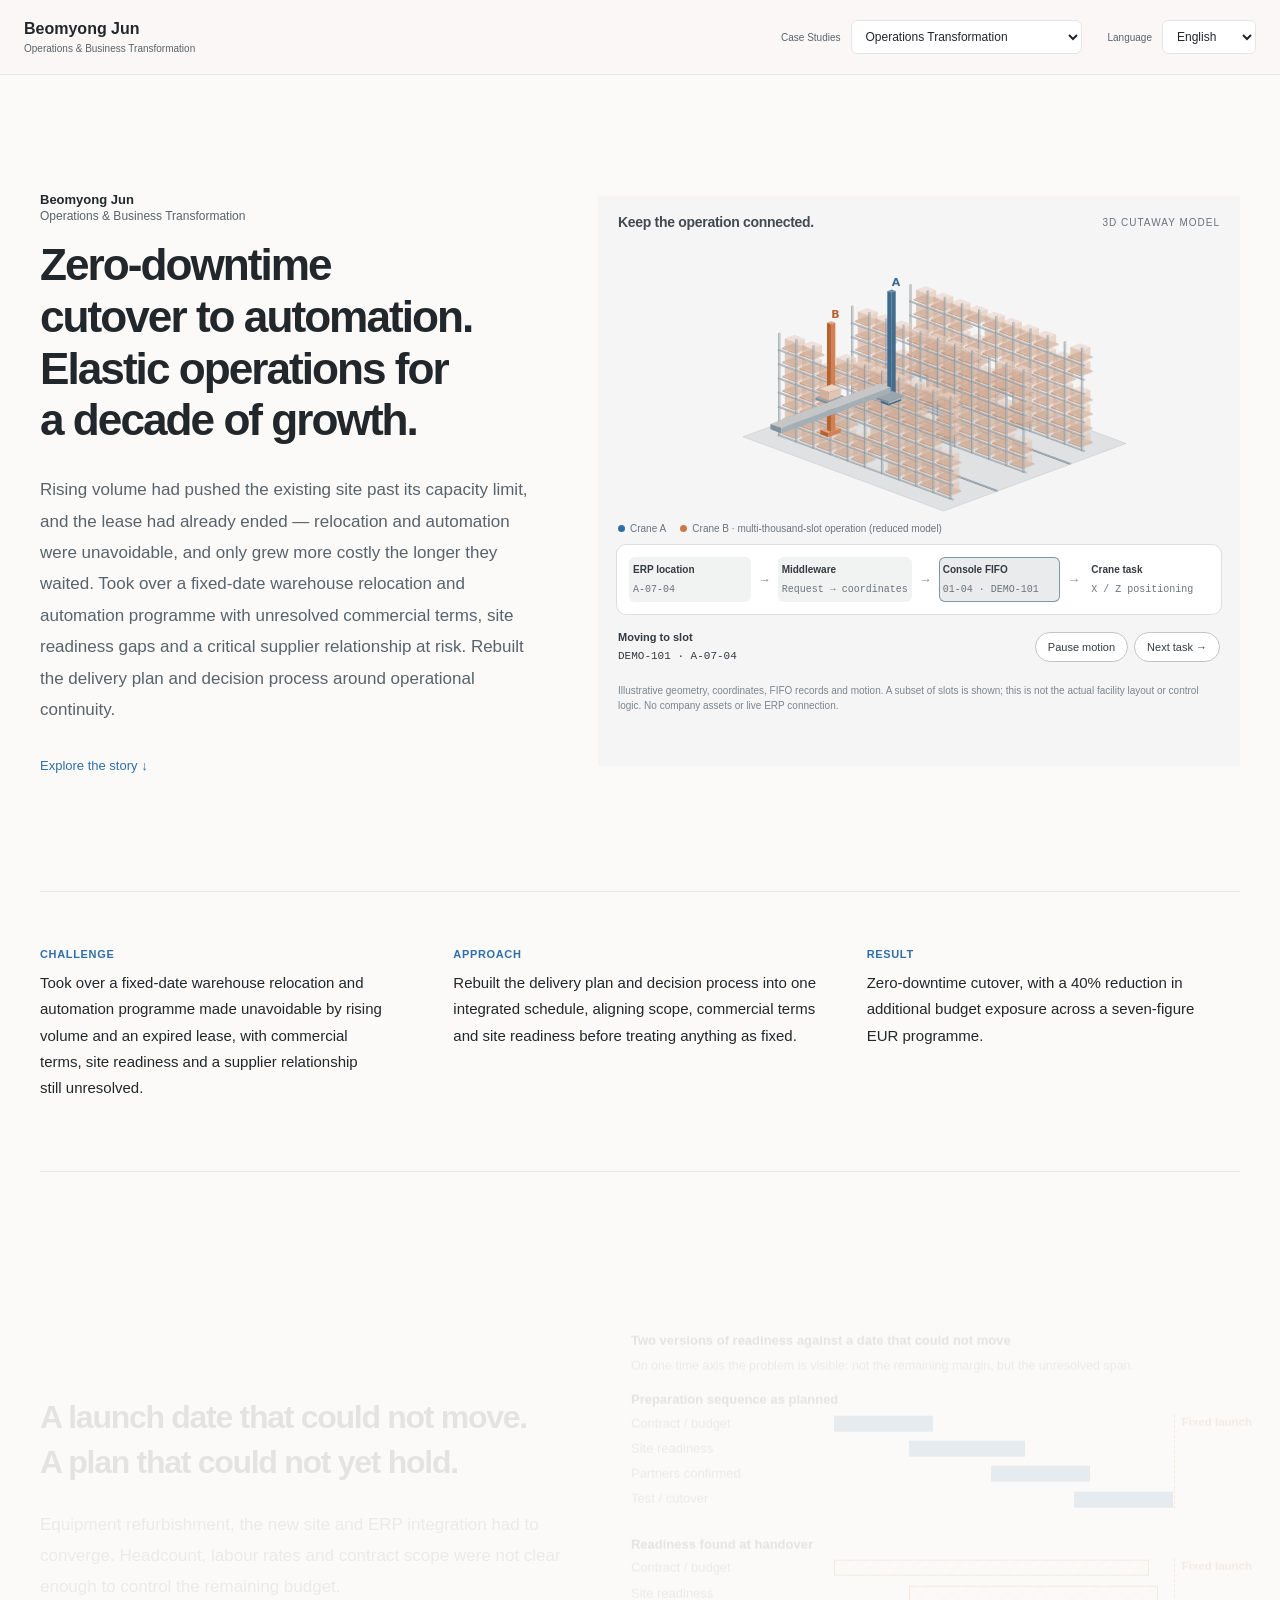
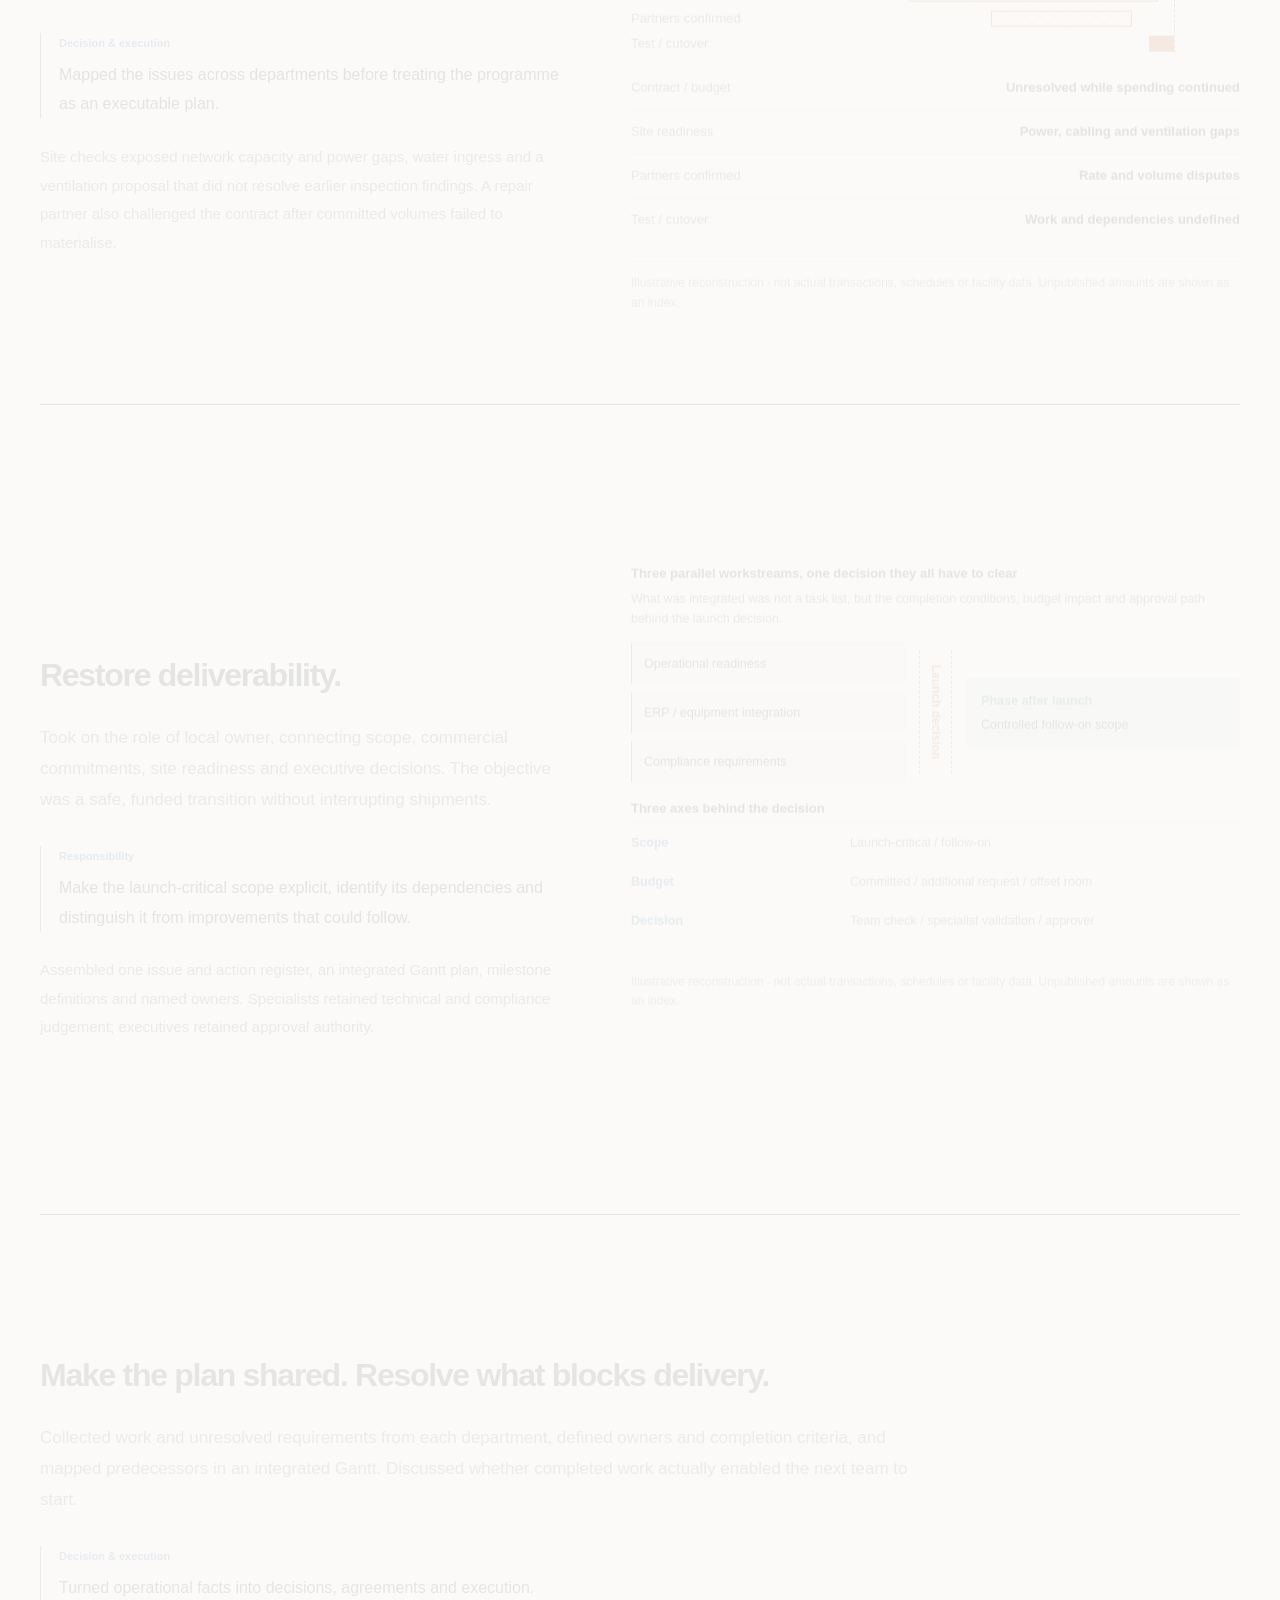
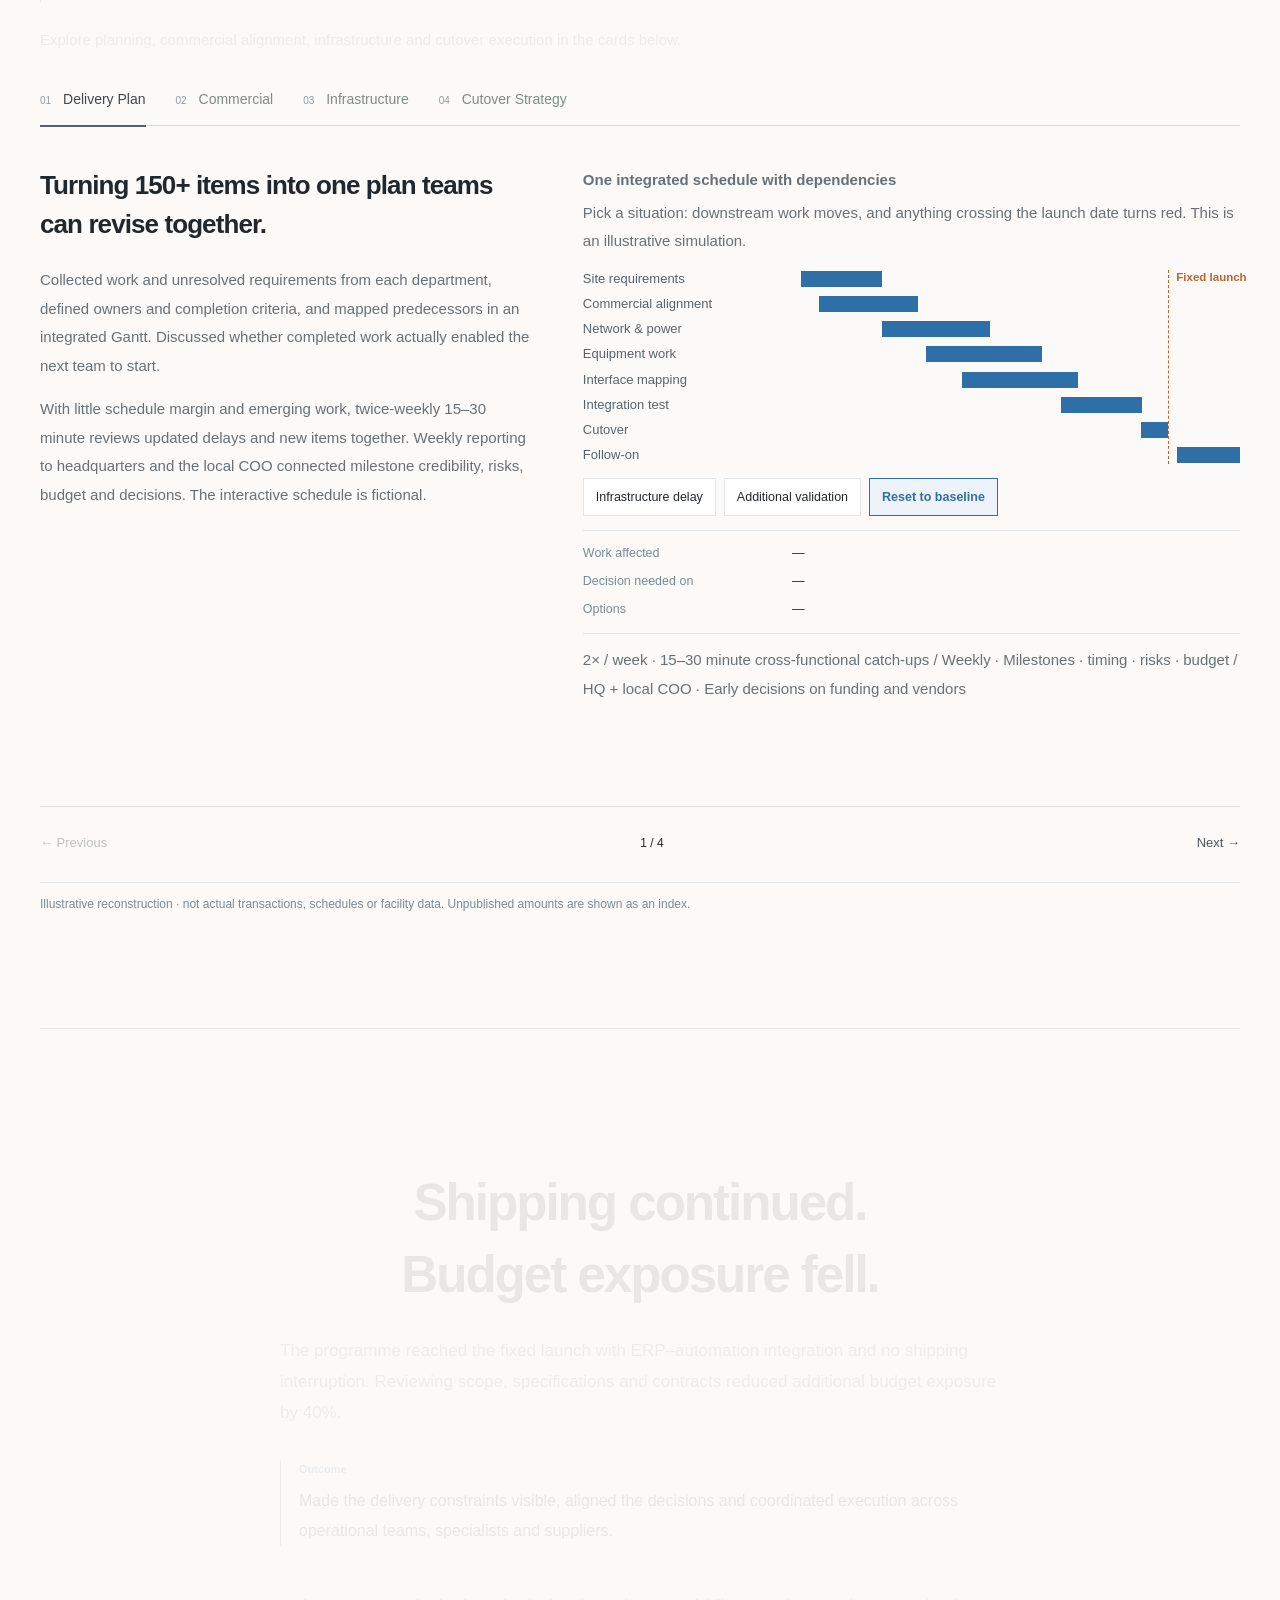
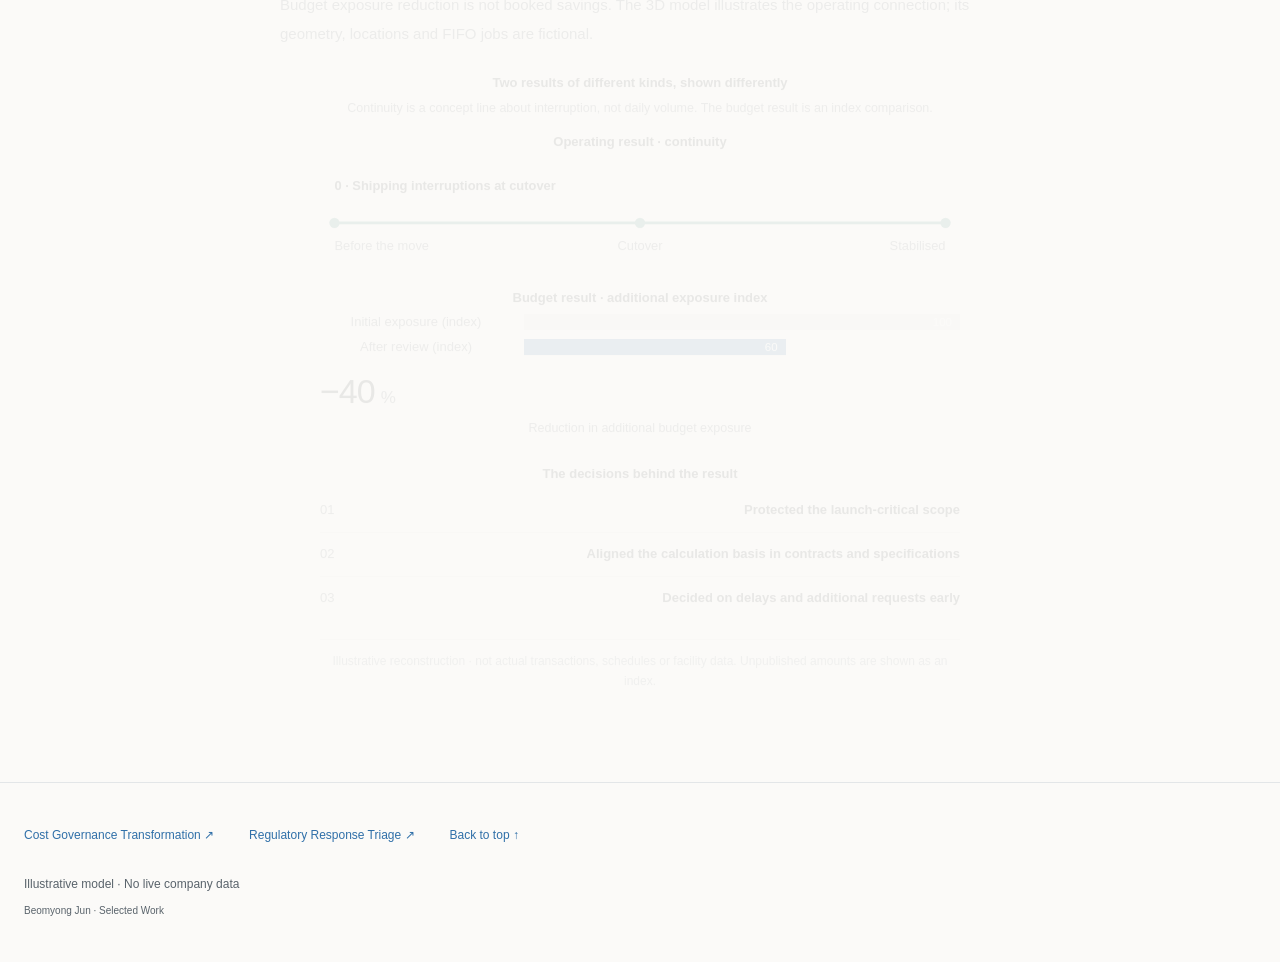
==== commit ae0c4d0c: "Add document versioning and HITL governance fields to the triage case - Chunk metadata now pins the " ====
--- a/index.html
+++ b/index.html
@@ -1 +1 @@
-<!doctype html><html lang="en"><head><meta charset="utf-8"><meta name="viewport" content="width=device-width,initial-scale=1"><meta name="theme-color" content="#fcfbf8"><title>Beomyong Jun | Operations & Business Transformation</title><meta name="description" content="STAR case studies: restoring warehouse programme delivery and building shared cost intelligence with recurring financial outcomes."><meta property="og:image" content="./social-preview.png"><link rel="stylesheet" href="./story.css?v=202609230s"><link rel="stylesheet" href="./editorial.css?v=202609230s"><link rel="stylesheet" href="./evidence.css?v=202609230s"></head><body data-case="logistics"><div id="app"></div><noscript>This portfolio needs JavaScript for language selection and interactive exhibits.</noscript><script src="./stories.js?v=202609230s"></script><script src="./exhibits.js?v=202609230s"></script><script src="./refinements.js?v=202609230s"></script><script src="./editorial.js?v=202609230s"></script><script src="./evidence.js?v=202609230s"></script><script src="./story.js?v=202609230s"></script></body></html>+<!doctype html><html lang="en"><head><meta charset="utf-8"><meta name="viewport" content="width=device-width,initial-scale=1"><meta name="theme-color" content="#fcfbf8"><title>Beomyong Jun | Operations & Business Transformation</title><meta name="description" content="STAR case studies: restoring warehouse programme delivery and building shared cost intelligence with recurring financial outcomes."><meta property="og:image" content="./social-preview.png"><link rel="stylesheet" href="./story.css?v=202609230v"><link rel="stylesheet" href="./editorial.css?v=202609230v"><link rel="stylesheet" href="./evidence.css?v=202609230v"></head><body data-case="logistics"><div id="app"></div><noscript>This portfolio needs JavaScript for language selection and interactive exhibits.</noscript><script src="./stories.js?v=202609230v"></script><script src="./exhibits.js?v=202609230v"></script><script src="./refinements.js?v=202609230v"></script><script src="./editorial.js?v=202609230v"></script><script src="./evidence.js?v=202609230v"></script><script src="./story.js?v=202609230v"></script></body></html>
--- a/evidence.css
+++ b/evidence.css
@@ -1021,3 +1021,9 @@
 .ev-tbl-tiers tbody th[scope=row] { white-space: nowrap; }
 @media (max-width: 640px) { .ev [data-exhibit="backlog"] svg text, [data-exhibit="backlog"] svg text { font-size: 21px; } }
 .ev-yaml.is-compact { max-width: 262px; }
+@media (max-width: 480px) { .ev-yaml pre { white-space: pre-wrap; overflow-wrap: anywhere; } }
+@media (min-width: 851px) {
+  .deck-stack { display: grid; }
+  .deck-stack > .deck-panel { grid-area: 1 / 1; }
+  .deck-stack > .deck-panel[hidden] { display: grid; visibility: hidden; pointer-events: none; }
+}
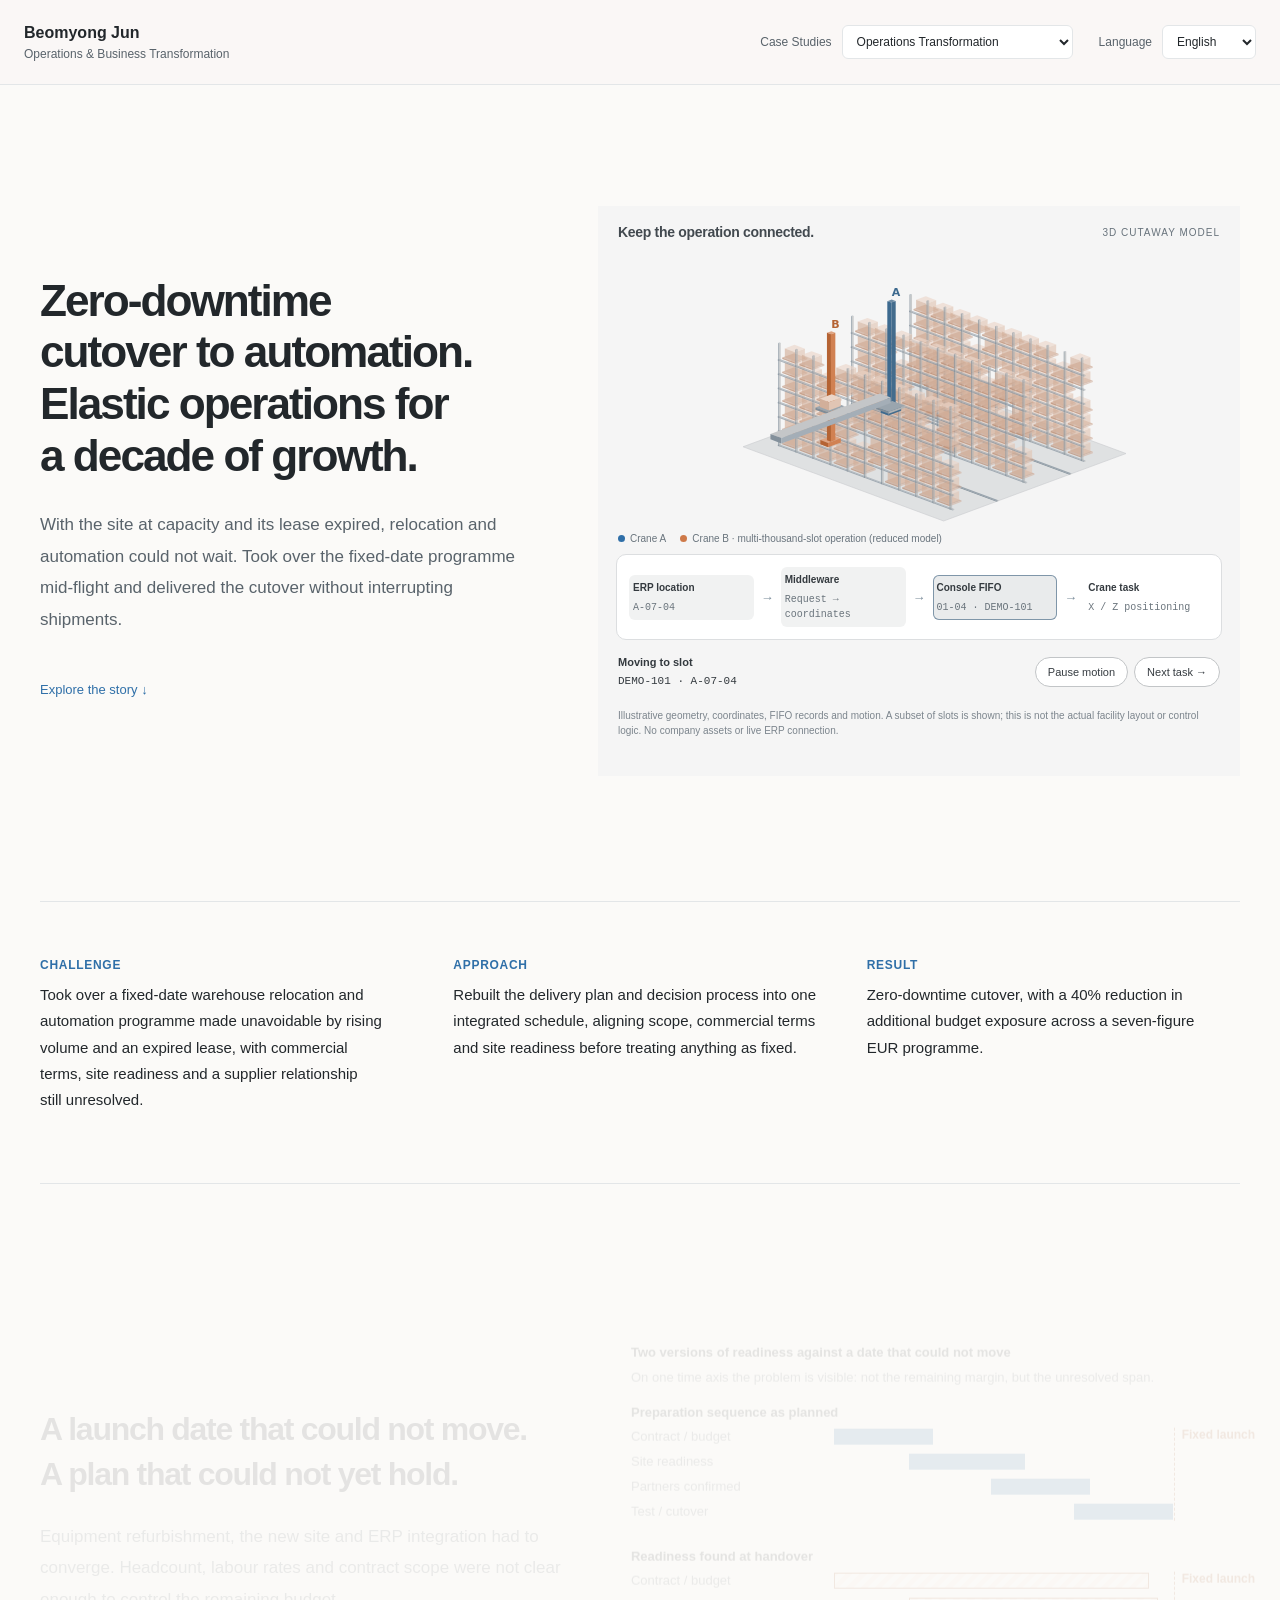
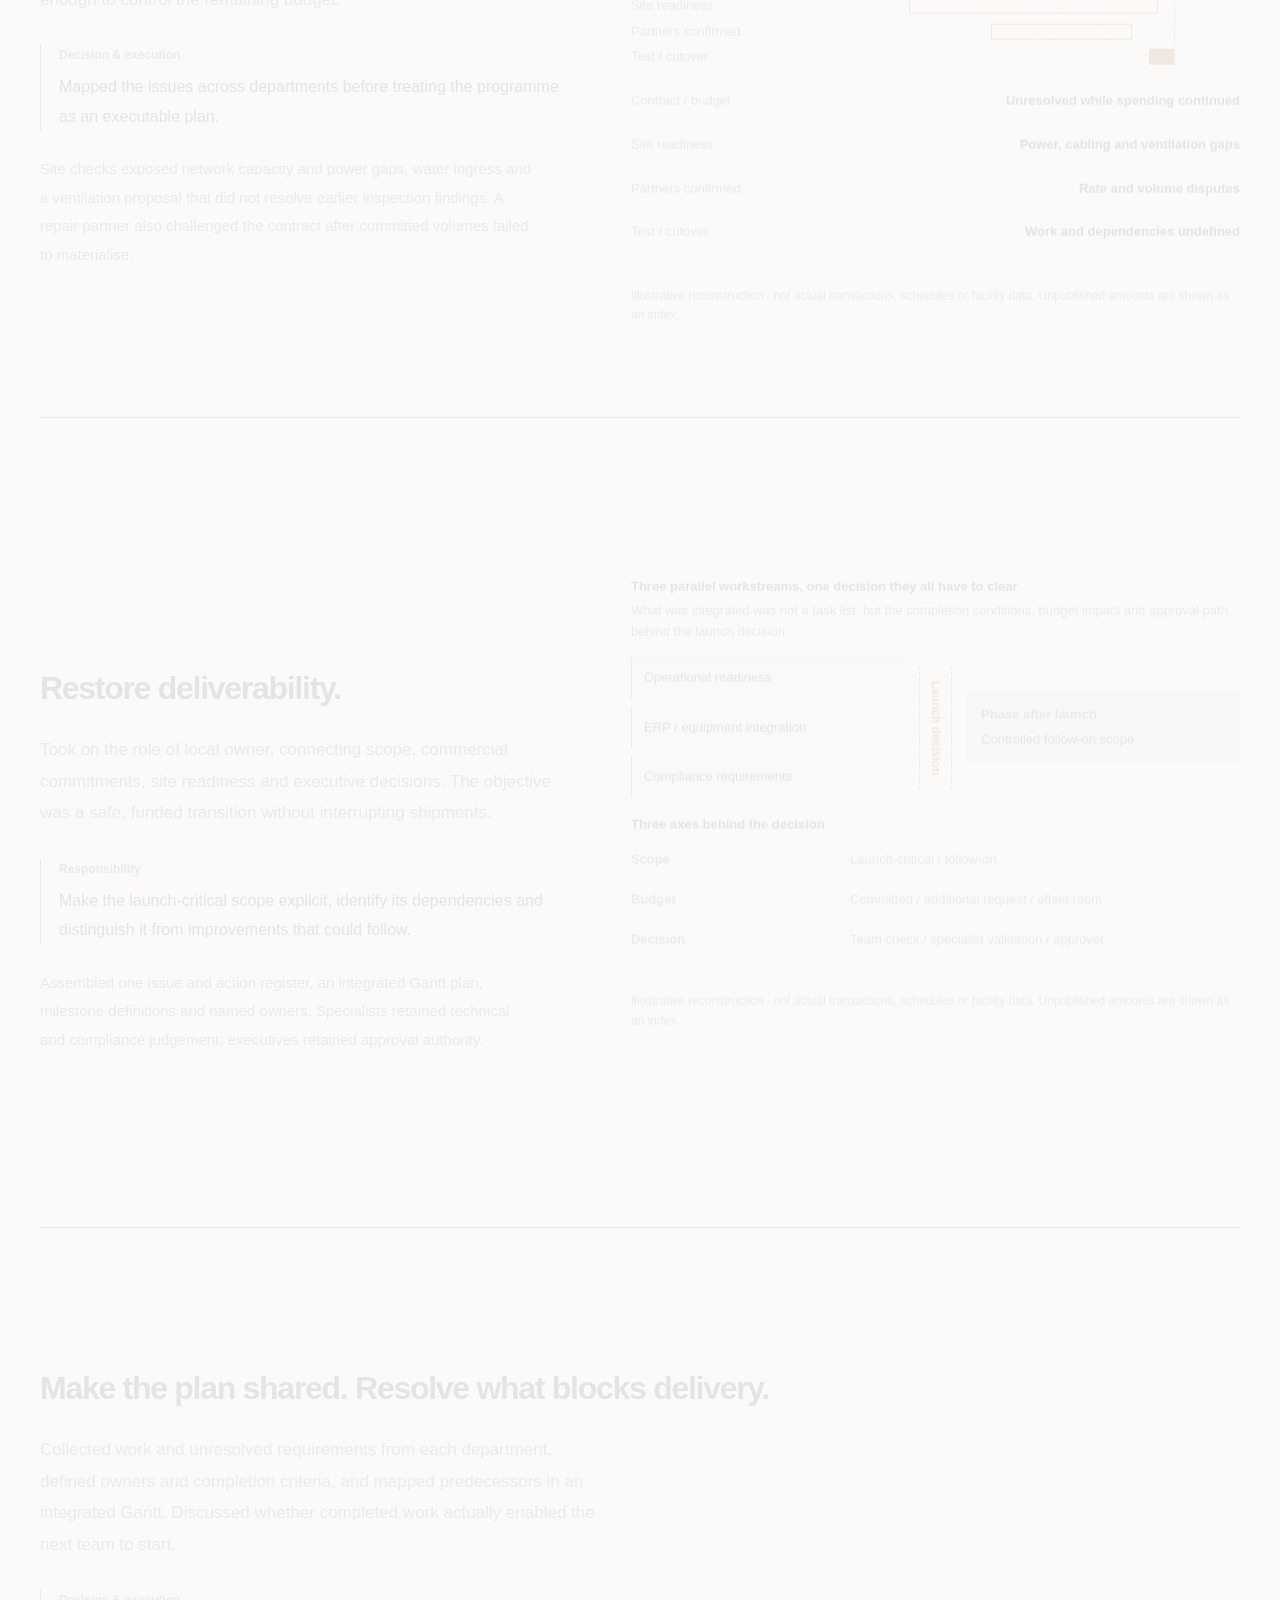
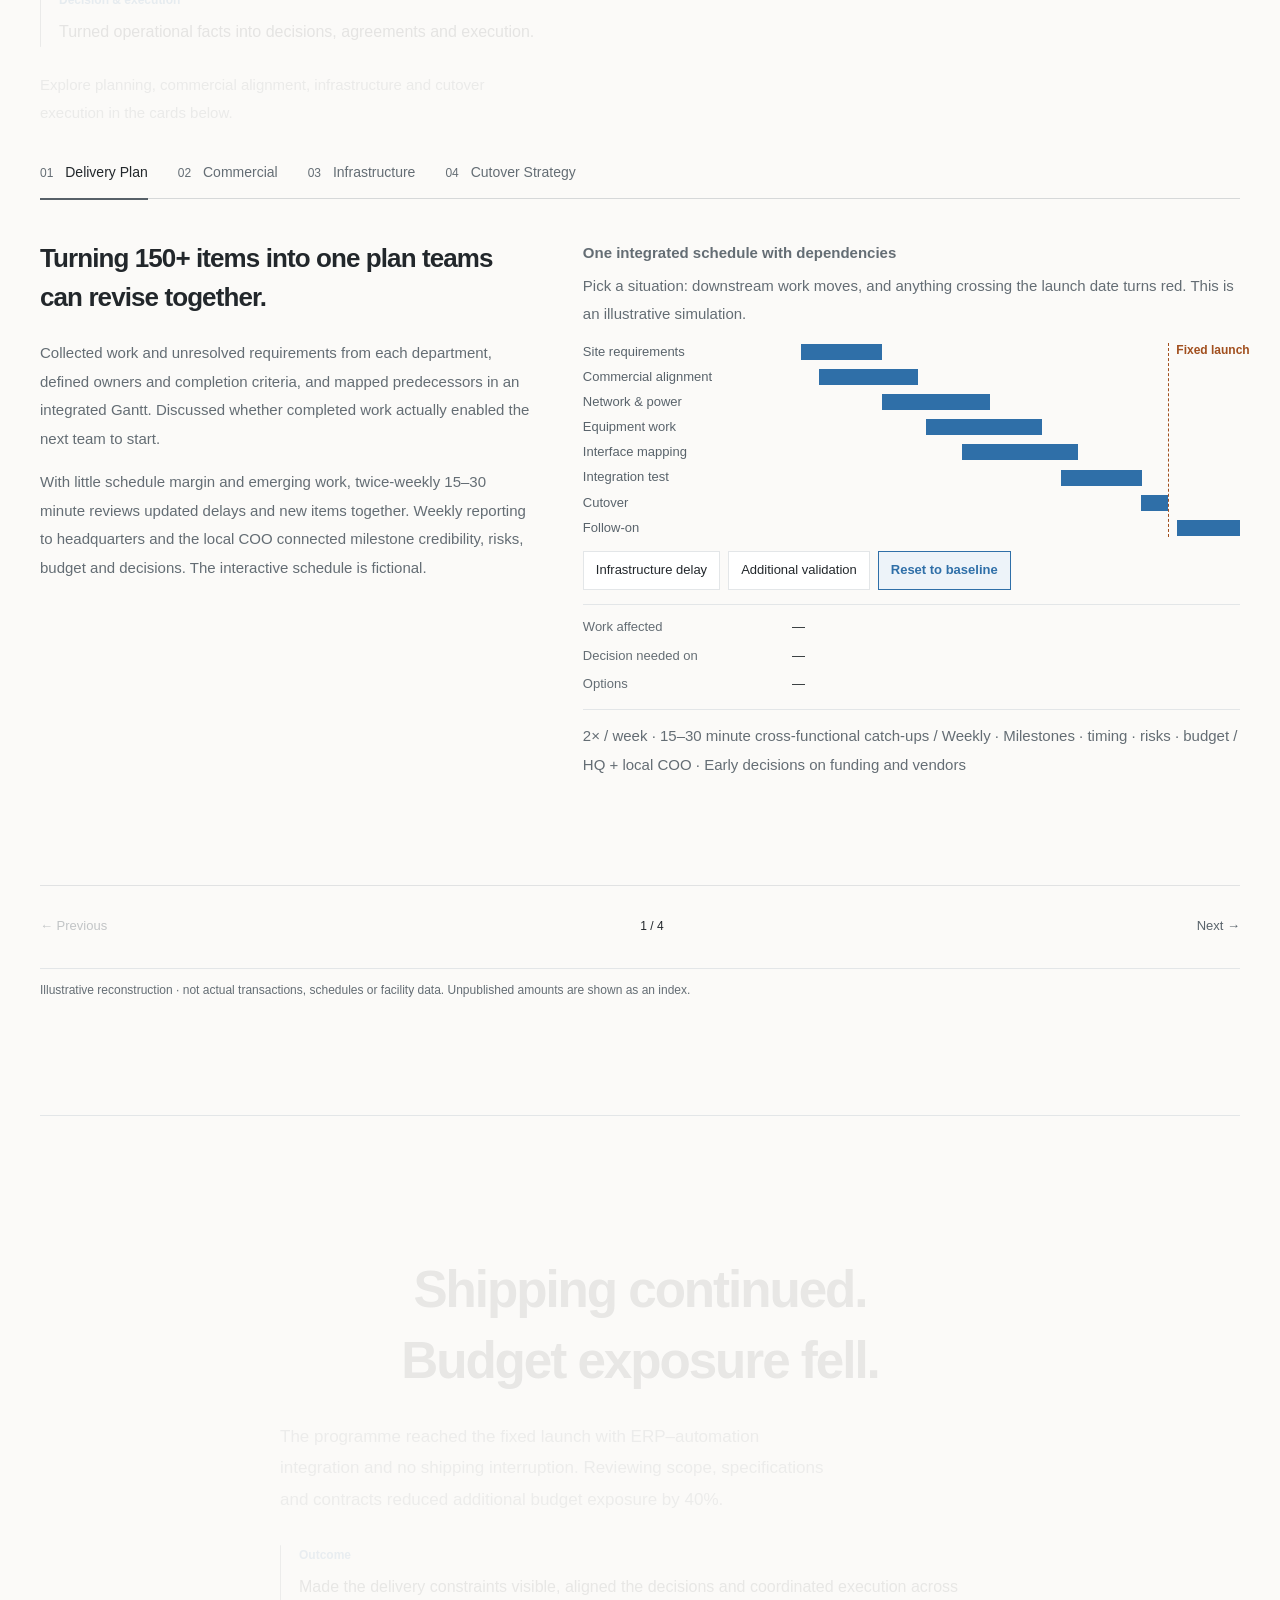
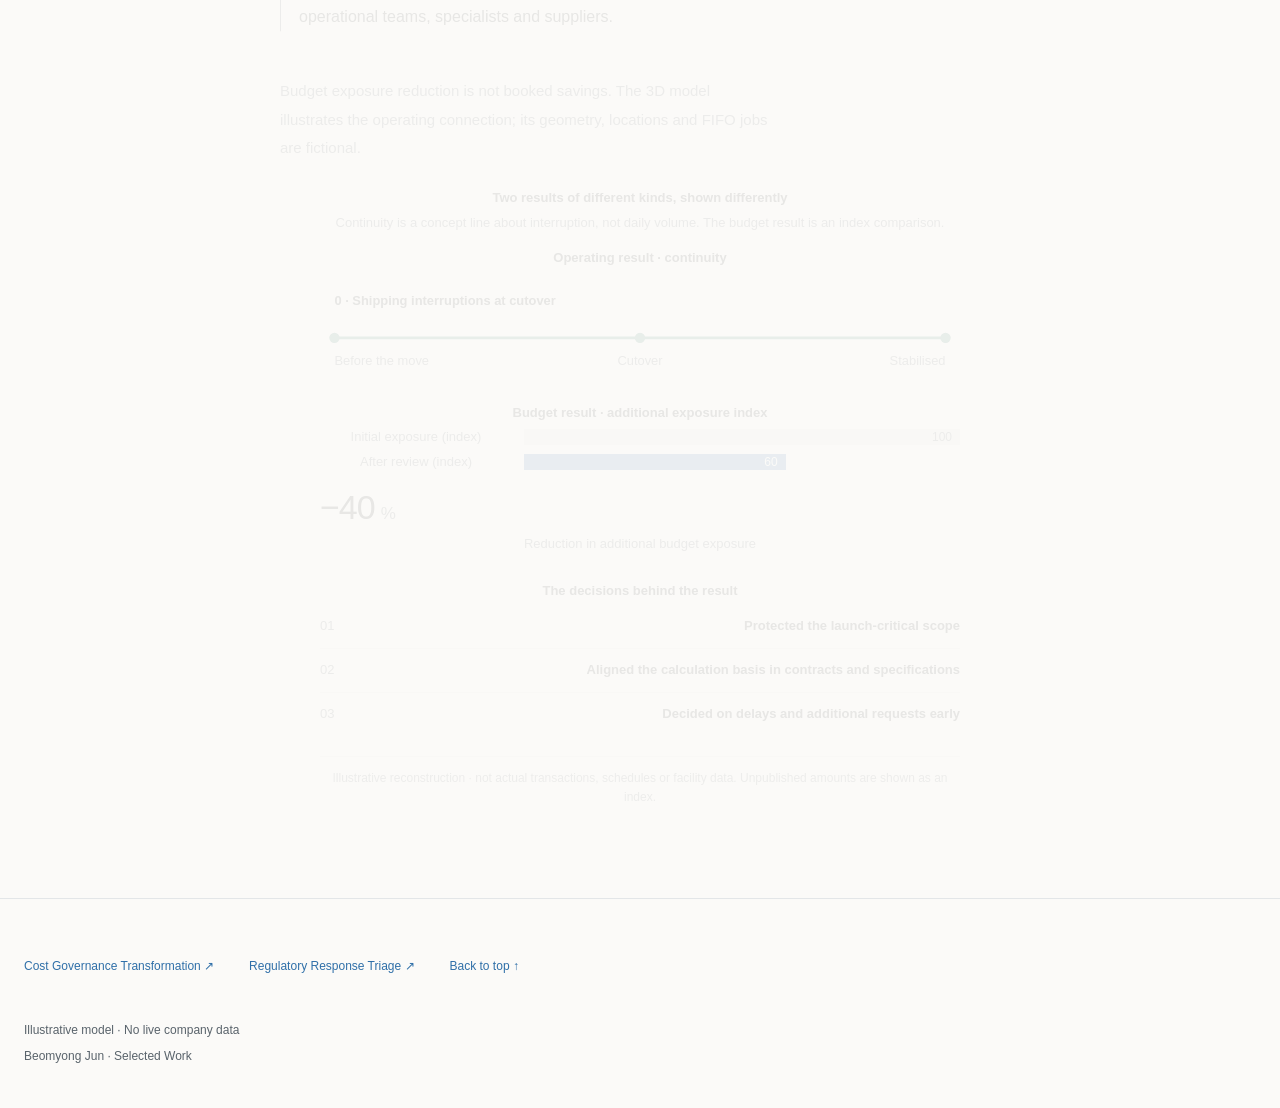
==== commit 97f93589: "Tighten the visual system and fix readability issues found in UI audit Visual system: - Snap 10-19px" ====
--- a/index.html
+++ b/index.html
@@ -1 +1 @@
-<!doctype html><html lang="en"><head><meta charset="utf-8"><meta name="viewport" content="width=device-width,initial-scale=1"><meta name="theme-color" content="#fcfbf8"><title>Beomyong Jun | Operations & Business Transformation</title><meta name="description" content="STAR case studies: restoring warehouse programme delivery and building shared cost intelligence with recurring financial outcomes."><meta property="og:image" content="./social-preview.png"><link rel="stylesheet" href="./story.css?v=202609230v"><link rel="stylesheet" href="./editorial.css?v=202609230v"><link rel="stylesheet" href="./evidence.css?v=202609230v"></head><body data-case="logistics"><div id="app"></div><noscript>This portfolio needs JavaScript for language selection and interactive exhibits.</noscript><script src="./stories.js?v=202609230v"></script><script src="./exhibits.js?v=202609230v"></script><script src="./refinements.js?v=202609230v"></script><script src="./editorial.js?v=202609230v"></script><script src="./evidence.js?v=202609230v"></script><script src="./story.js?v=202609230v"></script></body></html>+<!doctype html><html lang="en"><head><meta charset="utf-8"><meta name="viewport" content="width=device-width,initial-scale=1"><meta name="theme-color" content="#fcfbf8"><title>Beomyong Jun | Operations & Business Transformation</title><meta name="description" content="STAR case studies: restoring warehouse programme delivery and building shared cost intelligence with recurring financial outcomes."><meta property="og:image" content="./social-preview.png"><link rel="stylesheet" href="./story.css?v=20260926c"><link rel="stylesheet" href="./editorial.css?v=20260926c"><link rel="stylesheet" href="./evidence.css?v=20260926c"></head><body data-case="logistics"><div id="app"></div><noscript>This portfolio needs JavaScript for language selection and interactive exhibits.</noscript><script src="./stories.js?v=20260926c"></script><script src="./exhibits.js?v=20260926c"></script><script src="./refinements.js?v=20260926c"></script><script src="./editorial.js?v=20260926c"></script><script src="./evidence.js?v=20260926c"></script><script src="./story.js?v=20260926c"></script></body></html>
--- a/story.css
+++ b/story.css
@@ -5,41 +5,47 @@
   --surface:#fff;
   --ink:#22272b;
   --muted:#59636b;
-  --faint:#7d8992;
+  --faint:#646d74;
   --line:#e3e6e8;
   --line-soft:#eef0f1;
   --data:#2f6fa8;
   --data-mid:#7ba6c9;
   --data-soft:#c3d8e9;
   --data-pale:#edf3f9;
-  --ok:#2c7f72;
+  --ok:#26705f;
   --ok-pale:#e2efec;
-  --risk:#c0622e;
+  --risk:#a14f1e;
   --risk-strong:#a83a29;
   --risk-pale:#f8e9df;
   --ease:cubic-bezier(.16,1,.3,1);
-}*{box-sizing:border-box}html{scroll-behavior:smooth;scroll-padding-top:100px}body{margin:0;background:var(--paper);color:var(--ink);font-family:-apple-system,BlinkMacSystemFont,'Segoe UI','Noto Sans',sans-serif}a{color:inherit;text-decoration:none}button,select{font:inherit}a:focus-visible,select:focus-visible,summary:focus-visible{outline:3px solid #c97748;outline-offset:5px}header{position:sticky;top:0;z-index:20;display:flex;justify-content:space-between;align-items:center;padding:20px max(24px,calc((100% - 1240px)/2));background:#fcf9f8f2;backdrop-filter:blur(15px);border-bottom:1px solid var(--line);gap:25px}.brand{font-weight:650;white-space:nowrap}.brand small{display:block;font-size:10px;font-weight:400;color:var(--muted);margin-top:5px}nav{display:flex;align-items:center;gap:26px;font-size:12px;color:var(--data)}.language{display:flex;align-items:center;gap:10px;font-size:10px;color:var(--muted)}select{padding:8px 22px 8px 10px;background:white;border:1px solid var(--line);border-radius:6px;color:var(--ink);font-size:12px}.progress{position:absolute;height:2px;background:var(--data);left:0;bottom:0;width:100%;transform:scaleX(0);transform-origin:left}.hero,.scene{max-width:1240px;margin:auto;display:grid;grid-template-columns:1fr 1fr;align-items:center;gap:72px;min-height:calc(100svh - 84px);padding:62px 0}.hero-copy{max-width:560px}.hero-byline{font-size:13px;font-weight:600;color:var(--ink);margin:0 0 16px}.hero-byline span{display:block;font-weight:400;color:var(--muted);font-size:12px;margin-top:2px}h1{font-size:clamp(42px,4.5vw,68px);letter-spacing:-.055em;line-height:1.1;font-weight:600;margin:0 0 28px;text-wrap:balance}h2{font-size:clamp(30px,3vw,44px);line-height:1.22;font-weight:550;letter-spacing:-.04em;margin:0 0 24px;text-wrap:balance}h2 .phase{color:var(--data)}.caption{font-size:12px;color:var(--muted);margin:10px 0 0}.lede,.lead{font-size:17px;line-height:1.85;color:var(--muted);margin:0}.jump{display:inline-block;margin-top:32px;font-size:13px;color:var(--data)}.headline-metrics{display:flex;gap:40px;margin:0 0 22px}.headline-metrics>div{flex:1}.headline-metrics strong{display:block;font-size:68px;letter-spacing:-.05em;font-weight:450;line-height:1}.headline-metrics strong span{font-size:35px}.headline-metrics>div>span{display:block;font-size:12px;line-height:1.5;color:var(--muted);margin-top:12px}.hero-model iframe{width:100%;height:530px;border:0;border-radius:16px}.hero-result{border-top:1px solid var(--data);padding:45px 0}.hero-result strong{display:block;color:var(--data);font-size:clamp(42px,4.4vw,66px);letter-spacing:-.055em}.hero-result>span{display:block;color:var(--muted);margin-top:20px}.hero-result p{font-size:24px;line-height:1.6;margin-top:60px;max-width:360px}.scene{border-top:1px solid var(--line)}.ownership{border-left:1px solid #758795;padding-left:20px;margin:30px 0 24px}.ownership>span{font-size:11px;color:var(--data);font-weight:600}.ownership p{font-size:15px;line-height:1.8;margin:9px 0 0}details{font-size:13px;line-height:1.8;color:var(--muted);border-top:1px solid var(--line);padding-top:14px}summary{cursor:pointer}details p{margin-bottom:0}.metric-board{display:grid;gap:28px}.metric-board>div{border-bottom:1px solid var(--line);padding:8px 0 25px}.metric-board strong{display:block;font-size:45px;letter-spacing:-.045em;font-weight:500;color:var(--data);line-height:1.15}.metric-board span{display:block;margin-top:12px;color:var(--muted);font-size:14px;line-height:1.6}.cadence strong,.controls strong{font-size:33px}.cost-result strong,.levers strong{font-size:36px}.risk-board{display:grid;gap:18px}.risk-board>div{padding:26px;background:#f2eae5;border-radius:12px}.risk-board span{font-size:11px;color:#9b694c}.risk-board h3{font-size:22px;margin:14px 0 8px;font-weight:500}.risk-board p{font-size:14px;margin:0;color:var(--muted);line-height:1.6}.scope>div{padding:30px;background:#e9eaeb;border-radius:12px;margin:15px 0}.scope>div+div{background:#efeee9}.scope h3{margin:0 0 20px;font-weight:500;font-size:23px}.scope p{font-size:15px;color:var(--muted);line-height:1.6}.steps>div{display:flex;align-items:center;gap:24px;padding:26px 0;border-bottom:1px solid var(--line)}.steps span{font-size:12px;color:#818e99}.steps strong{font-weight:500;font-size:22px;line-height:1.5}.demo-section{max-width:1320px;margin:30px auto 80px;padding:30px 0}.demo-heading{display:flex;align-items:end;justify-content:space-between;gap:30px;margin-bottom:28px}.demo-heading h2{font-size:32px;margin:0}.demo-heading a{font-size:12px;color:var(--data)}.demo-section iframe{width:100%;height:850px;border:1px solid #e0e1e2;border-radius:10px;display:block}footer{padding:45px max(24px,calc((100% - 1240px)/2));border-top:1px solid var(--line);color:var(--muted);font-size:12px}footer>a{display:inline-block;margin-right:35px;color:var(--data)}footer p{margin-top:35px}footer small{font-size:10px}.skip{position:absolute;top:-90px}.skip:focus{top:15px;z-index:100;background:white;padding:15px}
+}*{box-sizing:border-box}html{scroll-behavior:smooth;scroll-padding-top:100px}body{margin:0;background:var(--paper);color:var(--ink);font-family:-apple-system,BlinkMacSystemFont,'Segoe UI','Noto Sans',sans-serif}a{color:inherit;text-decoration:none}button,select{font:inherit}a:focus-visible,select:focus-visible,summary:focus-visible{outline:3px solid #c97748;outline-offset:5px}header{position:sticky;top:0;z-index:20;display:flex;justify-content:space-between;align-items:center;padding:20px max(24px,calc((100% - 1240px)/2));background:#fcf9f8f2;backdrop-filter:blur(15px);border-bottom:1px solid var(--line);gap:25px}.brand{font-weight:600;white-space:nowrap}.brand small{display:block;font-size:12px;font-weight:400;color:var(--muted);margin-top:5px}nav{display:flex;align-items:center;gap:26px;font-size:12px;color:var(--data)}.language{display:flex;align-items:center;gap:10px;font-size:12px;color:var(--muted)}select{padding:8px 22px 8px 10px;background:white;border:1px solid var(--line);border-radius:6px;color:var(--ink);font-size:12px}.progress{position:absolute;height:2px;background:var(--data);left:0;bottom:0;width:100%;transform:scaleX(0);transform-origin:left}.hero,.scene{max-width:1240px;margin:auto;display:grid;grid-template-columns:1fr 1fr;align-items:center;gap:72px;min-height:calc(100svh - 84px);padding:62px 0}.hero-copy{max-width:560px}.hero-byline{font-size:13px;font-weight:600;color:var(--ink);margin:0 0 16px}.hero-byline span{display:block;font-weight:400;color:var(--muted);font-size:12px;margin-top:2px}h1{font-size:clamp(42px,4.5vw,68px);letter-spacing:-.055em;line-height:1.1;font-weight:600;margin:0 0 28px;text-wrap:balance}h2{font-size:clamp(30px,3vw,44px);line-height:1.22;font-weight:600;letter-spacing:-.04em;margin:0 0 24px;text-wrap:balance}h2 .phase{color:var(--data)}.caption{font-size:12px;color:var(--muted);margin:10px 0 0}.lede,.lead{font-size:17px;line-height:1.85;color:var(--muted);margin:0}.jump{display:inline-block;margin-top:32px;font-size:13px;color:var(--data)}.headline-metrics{display:flex;gap:40px;margin:0 0 22px}.headline-metrics>div{flex:1}.headline-metrics strong{display:block;font-size:68px;letter-spacing:-.05em;font-weight:400;line-height:1}.headline-metrics strong span{font-size:35px}.headline-metrics>div>span{display:block;font-size:12px;line-height:1.5;color:var(--muted);margin-top:12px}.hero-model iframe{width:100%;height:530px;border:0;border-radius:16px}.hero-result{border-top:1px solid var(--data);padding:45px 0}.hero-result strong{display:block;color:var(--data);font-size:clamp(42px,4.4vw,66px);letter-spacing:-.055em}.hero-result>span{display:block;color:var(--muted);margin-top:20px}.hero-result p{font-size:24px;line-height:1.6;margin-top:60px;max-width:360px}.scene{border-top:1px solid var(--line)}.ownership{border-left:1px solid #758795;padding-left:20px;margin:30px 0 24px}.ownership>span{font-size:12px;color:var(--data);font-weight:600}.ownership p{font-size:15px;line-height:1.8;margin:9px 0 0}details{font-size:13px;line-height:1.8;color:var(--muted);border-top:1px solid var(--line);padding-top:14px}summary{cursor:pointer}details p{margin-bottom:0}.metric-board{display:grid;gap:28px}.metric-board>div{border-bottom:1px solid var(--line);padding:8px 0 25px}.metric-board strong{display:block;font-size:45px;letter-spacing:-.045em;font-weight:500;color:var(--data);line-height:1.15}.metric-board span{display:block;margin-top:12px;color:var(--muted);font-size:14px;line-height:1.6}.cadence strong,.controls strong{font-size:33px}.cost-result strong,.levers strong{font-size:36px}.risk-board{display:grid;gap:18px}.risk-board>div{padding:26px;background:#f2eae5;border-radius:12px}.risk-board span{font-size:12px;color:#9b694c}.risk-board h3{font-size:22px;margin:14px 0 8px;font-weight:500}.risk-board p{font-size:14px;margin:0;color:var(--muted);line-height:1.6}.scope>div{padding:30px;background:#e9eaeb;border-radius:12px;margin:15px 0}.scope>div+div{background:#efeee9}.scope h3{margin:0 0 20px;font-weight:500;font-size:23px}.scope p{font-size:15px;color:var(--muted);line-height:1.6}.steps>div{display:flex;align-items:center;gap:24px;padding:26px 0;border-bottom:1px solid var(--line)}.steps span{font-size:12px;color:var(--faint)}.steps strong{font-weight:500;font-size:22px;line-height:1.5}.demo-section{max-width:1320px;margin:30px auto 80px;padding:30px 0}.demo-heading{display:flex;align-items:end;justify-content:space-between;gap:30px;margin-bottom:28px}.demo-heading h2{font-size:32px;margin:0}.demo-heading a{font-size:12px;color:var(--data)}.demo-section iframe{width:100%;height:850px;border:1px solid #e0e1e2;border-radius:10px;display:block}footer{padding:45px max(24px,calc((100% - 1240px)/2));border-top:1px solid var(--line);color:var(--muted);font-size:12px}footer>a{display:inline-block;margin-right:35px;color:var(--data)}footer p{margin-top:35px}footer small{font-size:12px}.skip{position:absolute;top:-90px}.skip:focus{top:15px;z-index:100;background:white;padding:15px}
 .at-a-glance{max-width:1240px;margin:0 auto;padding:56px 0 70px;border-top:1px solid var(--line)}
 .glance-grid{display:grid;grid-template-columns:repeat(3,1fr);gap:40px}
-.glance-label{display:block;font-size:11px;font-weight:600;letter-spacing:.06em;text-transform:uppercase;color:var(--data);margin-bottom:10px}
+.glance-label{display:block;font-size:12px;font-weight:600;letter-spacing:.06em;text-transform:uppercase;color:var(--data);margin-bottom:10px}
 .glance-item p{font-size:15px;line-height:1.75;color:var(--ink);margin:0;text-wrap:pretty}
 @media(max-width:1350px){.at-a-glance{margin-inline:40px}}
 @media(max-width:850px){.at-a-glance{margin-inline:25px}.glance-grid{grid-template-columns:1fr;gap:28px}}
-@media(max-width:480px){.at-a-glance{margin-inline:22px;padding:40px 0 50px}.glance-item p{font-size:14.5px}}html[lang=ko] h1,html[lang=ja] h1{line-height:1.22;letter-spacing:-.045em;word-break:keep-all;overflow-wrap:break-word}html[lang=ko] h2,html[lang=ja] h2{line-height:1.4;word-break:keep-all;overflow-wrap:break-word}@media(max-width:1350px){.hero,.scene,.demo-section{margin-inline:40px;gap:45px}.hero-model iframe{height:535px}}@media(max-width:850px){.hero,.scene{grid-template-columns:1fr;gap:40px;margin-inline:25px;min-height:0;padding:55px 0}.hero-copy{max-width:680px}.hero-model{max-width:660px}.hero-result p{margin-top:25px}.demo-section{margin-inline:20px}.brand small{display:none}header{padding:16px 24px}nav{gap:16px}.language{font-size:0;gap:0}.metric-board{gap:16px}.demo-heading{display:block}.demo-heading a{display:inline-block;margin-top:16px}.lede,.lead{font-size:16px}.demo-section iframe{height:1000px}}@media(max-width:480px){nav>a{font-size:10px;max-width:105px;text-align:right}header{padding:14px 18px;gap:10px}.brand{font-size:13px}select{font-size:11px;padding:7px}.hero,.scene{margin-inline:22px}h1{font-size:40px}h2{font-size:29px}.headline-metrics{gap:22px}.headline-metrics strong{font-size:54px}.hero-model iframe{height:555px}.metric-board strong{font-size:34px}.steps strong{font-size:19px}.hero-result strong{font-size:42px}.demo-section{margin-inline:10px}.demo-heading{padding-inline:12px}.demo-heading h2{font-size:27px}}@media(prefers-reduced-motion:reduce){html{scroll-behavior:auto}}
+@media(max-width:480px){.at-a-glance{margin-inline:22px;padding:40px 0 50px}.glance-item p{font-size:14px}}html[lang=ko] h1,html[lang=ja] h1{line-height:1.22;letter-spacing:-.045em;word-break:keep-all;overflow-wrap:break-word}html[lang=ko] h2,html[lang=ja] h2{line-height:1.4;word-break:keep-all;overflow-wrap:break-word}@media(max-width:1350px){.hero,.scene,.demo-section{margin-inline:40px;gap:45px}.hero-model iframe{height:535px}}@media(max-width:850px){.hero,.scene{grid-template-columns:1fr;gap:40px;margin-inline:25px;min-height:0;padding:55px 0}.hero-copy{max-width:680px}.hero-model{max-width:660px}.hero-result p{margin-top:25px}.demo-section{margin-inline:20px}.brand small{display:none}header{padding:16px 24px}nav{gap:16px}.language{font-size:0;gap:0}.metric-board{gap:16px}.demo-heading{display:block}.demo-heading a{display:inline-block;margin-top:16px}.lede,.lead{font-size:16px}.demo-section iframe{height:1000px}}@media(max-width:480px){nav>a{font-size:12px;max-width:105px;text-align:right}header{padding:14px 18px;gap:10px}.brand{font-size:13px}select{font-size:12px;padding:7px}.hero,.scene{margin-inline:22px}h1{font-size:40px}h2{font-size:29px}.headline-metrics{gap:22px}.headline-metrics strong{font-size:54px}.hero-model iframe{height:555px}.metric-board strong{font-size:34px}.steps strong{font-size:19px}.hero-result strong{font-size:42px}.demo-section{margin-inline:10px}.demo-heading{padding-inline:12px}.demo-heading h2{font-size:27px}}@media(prefers-reduced-motion:reduce){html{scroll-behavior:auto}}
 
 .hero-model iframe{height:570px}@media(max-width:480px){.hero-model iframe{height:575px}}
 /* Editorial case study: substantial narrative plus explanatory exhibits. */
-h1{font-size:clamp(35px,3.6vw,53px);line-height:1.18}h2{font-size:clamp(27px,2.7vw,37px)}.hero,.scene{gap:58px;grid-template-columns:minmax(0,.95fr) minmax(0,1.1fr)}.context-body{font-size:14px;line-height:1.85;color:var(--muted);margin:22px 0 0}.ownership p{font-size:16px}.scene{padding-block:90px;position:relative}.scene-copy{transform:translateY(var(--lift,0px));opacity:var(--scene-opacity,1);min-width:0}.scene-visual{transform:translateY(calc(var(--lift,0px)*.6));opacity:var(--scene-opacity,1);min-width:0;align-self:center}.scene[data-star="R"]{grid-template-columns:minmax(0,1fr);text-align:center;row-gap:40px}.scene[data-star="R"] .scene-copy{max-width:720px;margin:0 auto}.scene[data-star="R"] h2{font-size:clamp(34px,4vw,52px)}.scene[data-star="R"] .lead,.scene[data-star="R"] .ownership,.scene[data-star="R"] .context-body{text-align:left}.scene[data-star="R"] .ownership{display:inline-block}.scene[data-star="R"] .scene-visual{max-width:640px;margin:0 auto;position:static;align-self:center}.technical-exhibit{margin:0}.technical-exhibit figcaption,.exhibit-note{font-size:11px;color:#78847c;line-height:1.6;margin:14px 0}.exhibit-svg{width:100%;height:auto;display:block;overflow:visible;font-family:inherit;color:#565f67}.exhibit-svg text{fill:#3e444a}.exhibit-svg text.muted{fill:#7c8980}.exhibit-svg text.light{fill:white}.diagram-node{stroke:#62798b;stroke-width:2;fill:#f8faf5}.flowline{stroke:#6b8498;stroke-width:2;stroke-dasharray:6 5;animation:signal 2s linear infinite;animation-play-state:paused}.returnline{stroke:#c37b52;stroke-width:2;stroke-dasharray:6 5;animation:signal 3s linear infinite;animation-play-state:paused}.inview .flowline,.inview .returnline,.hero .flowline{animation-play-state:running}.paused .flowline,.paused .returnline{animation-play-state:paused}.diagram-controls{display:flex;align-items:center;gap:14px;margin-top:14px;font-size:11px;color:var(--muted)}.diagram-controls button{background:transparent;color:var(--data);border:1px solid #d0d2d4;padding:7px 12px;border-radius:20px;font-size:11px;cursor:pointer}.dependency{stroke:#c3c5c6;stroke-width:1.5;fill:none}.dependency.selected{stroke:#c26d3c;stroke-width:2.7;stroke-dasharray:5 4;animation:signal 2s linear infinite}.gantt-work{cursor:pointer;outline:none}.gantt-work:hover rect,.gantt-work.selected rect{fill:#424950}.gantt-work:focus-visible rect{stroke:#c77342;stroke-width:3}.task-register{margin:18px 0 0}.register-scroll{max-height:260px;overflow:auto;border:1px solid #dcddde;margin-top:14px}.register-scroll table{width:100%;border-collapse:collapse;font-size:11px;text-align:left;white-space:nowrap}.register-scroll th,.register-scroll td{padding:10px;border-bottom:1px solid #dfe1e2}.register-scroll th{background:#eaf0e9;position:sticky;top:0}.diagram-caption{display:flex;justify-content:space-between;gap:16px;font-size:11px;color:var(--data);padding:14px 0;border-bottom:1px solid var(--line)}.outcome-line{display:flex;align-items:center;gap:20px;border-bottom:1px solid var(--line);padding:26px 0}.outcome-line svg{width:65px;flex-shrink:0}.outcome-line strong{font-size:30px;font-weight:550;letter-spacing:-.04em;color:var(--data)}.outcome-line p{font-size:14px;color:var(--muted);margin:8px 0}.outcome-ledger>p{font-size:13px;color:var(--muted)}.hero-evidence{margin-top:24px;line-height:1.7}.hero-evidence strong{display:block;font-size:28px;font-weight:550;color:var(--data)}.hero-evidence span{display:block;font-size:13px;color:var(--muted);margin-top:10px}.demo-section{transform:translateY(var(--lift,0px));opacity:var(--scene-opacity,1)}@keyframes signal{to{stroke-dashoffset:-44}}@media(min-width:1050px){.scene-visual{position:sticky;top:125px;align-self:start;margin-top:36px}.scene{min-height:105svh}}@media(max-width:850px){.hero,.scene{grid-template-columns:1fr;gap:35px}.scene{padding-block:60px}.scene-visual{position:static;margin-top:0}.hero-analysis{max-width:680px}.context-body{font-size:14px}.exhibit-svg{min-width:0}}@media(max-width:480px){h1{font-size:34px}h2{font-size:28px}.scene{margin-inline:20px}.diagram-caption{font-size:10px}.diagram-controls{align-items:start;font-size:10px}.outcome-line strong{font-size:25px}.outcome-line{gap:12px}.technical-exhibit figcaption{font-size:10px}.hero-evidence strong{font-size:25px}}@media(prefers-reduced-motion:reduce){.flowline,.returnline,.dependency.selected{animation:none!important}.scene-copy,.scene-visual,.demo-section{transition:none!important;transform:none!important;opacity:1!important}}
+h1{font-size:clamp(35px,3.6vw,53px);line-height:1.18}h2{font-size:clamp(27px,2.7vw,37px)}.hero,.scene{gap:58px;grid-template-columns:minmax(0,.95fr) minmax(0,1.1fr)}.context-body{font-size:14px;line-height:1.85;color:var(--muted);margin:22px 0 0}.ownership p{font-size:16px}.scene{padding-block:90px;position:relative}.scene-copy{transform:translateY(var(--lift,0px));opacity:var(--scene-opacity,1);min-width:0}.scene-visual{transform:translateY(calc(var(--lift,0px)*.6));opacity:var(--scene-opacity,1);min-width:0;align-self:center}.scene[data-star="R"]{grid-template-columns:minmax(0,1fr);text-align:center;row-gap:40px}.scene[data-star="R"] .scene-copy{max-width:720px;margin:0 auto}.scene[data-star="R"] h2{font-size:clamp(34px,4vw,52px)}.scene[data-star="R"] .lead,.scene[data-star="R"] .ownership,.scene[data-star="R"] .context-body{text-align:left}.scene[data-star="R"] .ownership{display:inline-block}.scene[data-star="R"] .scene-visual{max-width:640px;margin:0 auto;position:static;align-self:center}.technical-exhibit{margin:0}.technical-exhibit figcaption,.exhibit-note{font-size:12px;color:var(--faint);line-height:1.6;margin:14px 0}.exhibit-svg{width:100%;height:auto;display:block;overflow:visible;font-family:inherit;color:#565f67}.exhibit-svg text{fill:#3e444a}.exhibit-svg text.muted{fill:#7c8980}.exhibit-svg text.light{fill:white}.diagram-node{stroke:#62798b;stroke-width:2;fill:#f8faf5}.flowline{stroke:#6b8498;stroke-width:2;stroke-dasharray:6 5;animation:signal 2s linear infinite;animation-play-state:paused}.returnline{stroke:#c37b52;stroke-width:2;stroke-dasharray:6 5;animation:signal 3s linear infinite;animation-play-state:paused}.inview .flowline,.inview .returnline,.hero .flowline{animation-play-state:running}.paused .flowline,.paused .returnline{animation-play-state:paused}.diagram-controls{display:flex;align-items:center;gap:14px;margin-top:14px;font-size:12px;color:var(--muted)}.diagram-controls button{background:transparent;color:var(--data);border:1px solid #d0d2d4;padding:7px 12px;border-radius:20px;font-size:12px;cursor:pointer}.dependency{stroke:#c3c5c6;stroke-width:1.5;fill:none}.dependency.selected{stroke:#c26d3c;stroke-width:2.7;stroke-dasharray:5 4;animation:signal 2s linear infinite}.gantt-work{cursor:pointer;outline:none}.gantt-work:hover rect,.gantt-work.selected rect{fill:#424950}.gantt-work:focus-visible rect{stroke:#c77342;stroke-width:3}.task-register{margin:18px 0 0}.register-scroll{max-height:260px;overflow:auto;border:1px solid #dcddde;margin-top:14px}.register-scroll table{width:100%;border-collapse:collapse;font-size:12px;text-align:left;white-space:nowrap}.register-scroll th,.register-scroll td{padding:10px;border-bottom:1px solid #dfe1e2}.register-scroll th{background:#eaf0e9;position:sticky;top:0}.diagram-caption{display:flex;justify-content:space-between;gap:16px;font-size:12px;color:var(--data);padding:14px 0;border-bottom:1px solid var(--line)}.outcome-line{display:flex;align-items:center;gap:20px;border-bottom:1px solid var(--line);padding:26px 0}.outcome-line svg{width:65px;flex-shrink:0}.outcome-line strong{font-size:30px;font-weight:600;letter-spacing:-.04em;color:var(--data)}.outcome-line p{font-size:14px;color:var(--muted);margin:8px 0}.outcome-ledger>p{font-size:13px;color:var(--muted)}.hero-evidence{margin-top:24px;line-height:1.7}.hero-evidence strong{display:block;font-size:28px;font-weight:600;color:var(--data)}.hero-evidence span{display:block;font-size:13px;color:var(--muted);margin-top:10px}.demo-section{transform:translateY(var(--lift,0px));opacity:var(--scene-opacity,1)}@keyframes signal{to{stroke-dashoffset:-44}}@media(min-width:1050px){.scene-visual{position:sticky;top:125px;align-self:start;margin-top:36px}.scene{min-height:105svh}}@media(max-width:850px){.hero,.scene{grid-template-columns:1fr;gap:35px}.scene{padding-block:60px}.scene-visual{position:static;margin-top:0}.hero-analysis{max-width:680px}.context-body{font-size:14px}.exhibit-svg{min-width:0}}@media(max-width:480px){h1{font-size:34px}h2{font-size:28px}.scene{margin-inline:20px}.diagram-caption{font-size:12px}.diagram-controls{align-items:start;font-size:12px}.outcome-line strong{font-size:25px}.outcome-line{gap:12px}.technical-exhibit figcaption{font-size:12px}.hero-evidence strong{font-size:25px}}@media(prefers-reduced-motion:reduce){.flowline,.returnline,.dependency.selected{animation:none!important}.scene-copy,.scene-visual,.demo-section{transition:none!important;transform:none!important;opacity:1!important}}
 .flowline,.returnline{fill:none}.animated-diagram .crane-mini{animation:crane-lift 3.5s ease-in-out infinite;animation-play-state:paused}.inview .animated-diagram .crane-mini{animation-play-state:running}.animated-diagram.paused .crane-mini{animation-play-state:paused}@keyframes crane-lift{0%,100%{transform:translateX(-10px)}50%{transform:translateX(15px)}}@media(prefers-reduced-motion:reduce){.animated-diagram .crane-mini{animation:none!important}}
 
 .diagram-viewport{max-width:100%;overflow-x:auto;overscroll-behavior-x:contain}.diagram-viewport .exhibit-svg{display:block}@media(max-width:600px){.diagram-viewport .exhibit-svg{min-width:540px}.technical-exhibit{min-width:0;max-width:100%}}
 
 .hero-copy,.hero-analysis,.hero-model{min-width:0;max-width:100%}@media(max-width:850px){.hero,.scene{grid-template-columns:minmax(0,1fr)}}
-.refined-svg{background:linear-gradient(145deg,#f0f4ed,#fafbf7);border:1px solid #e2e8df;border-radius:18px}.map-pill rect{fill:#fefbf9;stroke:#c3c6c8;stroke-width:1}.moving-link{stroke:#6d8598;stroke-width:2;stroke-dasharray:7 6;animation:signal 2.5s linear infinite}.static-link{stroke:#919ea9;stroke-width:1.8}.enhanced .diagram-viewport{border-radius:18px}.scene:has([data-exhibit$="-cards"]){grid-template-columns:minmax(0,1fr);gap:35px}.scene:has([data-exhibit$="-cards"])>.scene-copy{max-width:900px}.scene:has([data-exhibit$="-cards"]) .scene-visual{position:static;margin:0}.deck-tabs{display:flex;gap:8px;flex-wrap:wrap;margin:0 0 28px}.deck-tabs button,.deck-pagination button{font:inherit;font-size:13px;padding:12px 18px;border:1px solid #d0d2d3;background:transparent;color:#4e565d;border-radius:30px;cursor:pointer}.deck-tabs [aria-pressed=true]{background:#4c545b;color:white;border-color:#4c545b}.deck-panel{display:grid;grid-template-columns:minmax(0,1fr) minmax(0,1.15fr);gap:50px;padding:32px;border:1px solid #d9e3d8;border-radius:22px;background:#f7f8f2}.deck-panel[hidden]{display:none}.deck-panel h3{font-size:27px;line-height:1.45;font-weight:550;margin:0 0 22px;word-break:keep-all;overflow-wrap:break-word}.deck-panel p{font-size:15px;line-height:1.95;color:#5f676e}.deck-pagination{display:flex;align-items:center;justify-content:space-between;margin-top:20px;font-size:12px}.deck-pagination button:disabled{opacity:.35;cursor:default}.dual-path{display:grid;grid-template-columns:1fr 1fr;gap:12px}.dual-path>p{grid-row:1;font-size:12px;margin:0}.dual-path .exhibit-svg{min-width:0!important}.dual-path svg{aspect-ratio:680/255;object-fit:cover;object-position:top}.category-strip{display:grid;grid-template-columns:1fr 1fr;gap:9px;margin-top:18px}.category-strip span{font-size:12px;padding:14px;border-bottom:1px solid #d4dfd2}.delay-control{display:flex;align-items:center;gap:12px;flex-wrap:wrap;font-size:12px;margin-top:18px}.delay-control input{accent-color:#566068;flex:1;min-width:100px}.deck-panel .technical-exhibit{min-width:0}@media(max-width:850px){.deck-panel{grid-template-columns:minmax(0,1fr);padding:22px;gap:20px}.deck-panel h3{font-size:24px}.dual-path{display:block}.dual-path .exhibit-svg{aspect-ratio:auto;max-height:260px}.dual-path p{margin-top:18px}}@media(prefers-reduced-motion:reduce){.moving-link{animation:none}.refined-svg animateMotion{display:none}}
+.refined-svg{background:linear-gradient(145deg,#f0f4ed,#fafbf7);border:1px solid #e2e8df;border-radius:18px}.map-pill rect{fill:#fefbf9;stroke:#c3c6c8;stroke-width:1}.moving-link{stroke:#6d8598;stroke-width:2;stroke-dasharray:7 6;animation:signal 2.5s linear infinite}.static-link{stroke:#919ea9;stroke-width:1.8}.enhanced .diagram-viewport{border-radius:18px}.scene:has([data-exhibit$="-cards"]){grid-template-columns:minmax(0,1fr);gap:35px}.scene:has([data-exhibit$="-cards"])>.scene-copy{max-width:900px}.scene:has([data-exhibit$="-cards"]) .scene-visual{position:static;margin:0}.deck-tabs{display:flex;gap:8px;flex-wrap:wrap;margin:0 0 28px}.deck-tabs button,.deck-pagination button{font:inherit;font-size:13px;padding:12px 18px;border:1px solid #d0d2d3;background:transparent;color:var(--muted);border-radius:30px;cursor:pointer}.deck-tabs [aria-pressed=true]{background:#4c545b;color:white;border-color:#4c545b}.deck-panel{display:grid;grid-template-columns:minmax(0,1fr) minmax(0,1.15fr);gap:50px;padding:32px;border:1px solid #d9e3d8;border-radius:22px;background:#f7f8f2}.deck-panel[hidden]{display:none}.deck-panel h3{font-size:27px;line-height:1.45;font-weight:600;margin:0 0 22px;word-break:keep-all;overflow-wrap:break-word}.deck-panel p{font-size:15px;line-height:1.95;color:var(--muted)}.deck-pagination{display:flex;align-items:center;justify-content:space-between;margin-top:20px;font-size:12px}.deck-pagination button:disabled{opacity:.35;cursor:default}.dual-path{display:grid;grid-template-columns:1fr 1fr;gap:12px}.dual-path>p{grid-row:1;font-size:12px;margin:0}.dual-path .exhibit-svg{min-width:0!important}.dual-path svg{aspect-ratio:680/255;object-fit:cover;object-position:top}.category-strip{display:grid;grid-template-columns:1fr 1fr;gap:9px;margin-top:18px}.category-strip span{font-size:12px;padding:14px;border-bottom:1px solid #d4dfd2}.delay-control{display:flex;align-items:center;gap:12px;flex-wrap:wrap;font-size:12px;margin-top:18px}.delay-control input{accent-color:#566068;flex:1;min-width:100px}.deck-panel .technical-exhibit{min-width:0}@media(max-width:850px){.deck-panel{grid-template-columns:minmax(0,1fr);padding:22px;gap:20px}.deck-panel h3{font-size:24px}.dual-path{display:block}.dual-path .exhibit-svg{aspect-ratio:auto;max-height:260px}.dual-path p{margin-top:18px}}@media(prefers-reduced-motion:reduce){.moving-link{animation:none}.refined-svg animateMotion{display:none}}
 
-.banded-results{margin-top:22px}.banded-results p{display:flex;justify-content:space-between;gap:16px;border-bottom:1px solid #d5dfd2;padding:14px 0;font-size:12px}.banded-results strong{font-size:16px;font-weight:550;color:#4b5259}@media(max-width:480px){.banded-results p{display:block}.banded-results strong{display:block;margin-top:8px}}
+.banded-results{margin-top:22px}.banded-results p{display:flex;justify-content:space-between;gap:16px;border-bottom:1px solid #d5dfd2;padding:14px 0;font-size:12px}.banded-results strong{font-size:16px;font-weight:600;color:var(--muted)}@media(max-width:480px){.banded-results p{display:block}.banded-results strong{display:block;margin-top:8px}}
 .dual-path{display:flex;flex-direction:column;gap:12px}.dual-path>p{margin:0;font-size:13px}.dual-path .diagram-viewport{order:initial}.dual-path .exhibit-svg{aspect-ratio:auto;max-height:none}.deck-panel .diagram-viewport{min-width:0}.deck-panel>div{min-width:0}
 html[lang=ko] body{word-break:keep-all;overflow-wrap:break-word}
 html[lang=ja] h1,html[lang=ja] h2,html[lang=ja] .deck-panel h3{word-break:normal;word-break:auto-phrase;overflow-wrap:anywhere}
 .hero>*,.scene>*{min-width:0}
 @media(max-width:480px){nav{min-width:0;gap:8px}#case-switch{max-width:148px;text-overflow:ellipsis}#language{max-width:84px;text-overflow:ellipsis}}
+.jump,footer a,.demo-heading a{display:inline-flex;align-items:center;min-height:44px}
+.brand{display:inline-flex;flex-direction:column;justify-content:center;min-height:44px}
+.skip{padding:12px 16px}
+.hero .lede,.scene p.lead,.scene p.context-body{max-width:33em}
+html[lang=ko] .hero .lede,html[lang=ko] .scene p.lead,html[lang=ko] .scene p.context-body,html[lang=ja] .hero .lede,html[lang=ja] .scene p.lead,html[lang=ja] .scene p.context-body{max-width:42em}
+b,strong{font-weight:600}
--- a/editorial.css
+++ b/editorial.css
@@ -1,4 +1,4 @@
 /* Quiet editorial shell, precise analytical exhibits. */
-body{font-family:-apple-system,BlinkMacSystemFont,'Segoe UI','Noto Sans',sans-serif;color:var(--ink)}header{background:#faf7f6f2;border-bottom:1px solid var(--line)}.progress{background:var(--data)}.hero{gap:65px;grid-template-columns:minmax(0,.92fr) minmax(0,1.2fr);padding-block:76px}.hero-copy{max-width:540px}.hero h1{font-size:clamp(35px,3.45vw,50px);letter-spacing:-.045em;line-height:1.17}.hero .lede{font-size:17px;line-height:1.85}.scene{padding-block:100px;min-height:90svh;gap:65px}.scene h2{font-size:32px;line-height:1.4}.scene-copy{max-width:570px}.lead{font-size:17px;line-height:1.85}.context-body{font-size:15px;line-height:1.9}.ownership{border-left:1px solid #566068;padding-left:18px}.ownership p{font-weight:500;line-height:1.85}.technical-exhibit figcaption{font-size:11px;line-height:1.6;color:#7c8783;border-top:1px solid #e3e6e5;padding-top:12px;margin-top:16px}.scene-visual{top:130px}.e-diagram{max-width:100%;overflow:auto}.e-diagram svg{display:block;width:100%;height:auto;font-family:inherit}.e-diagram text{fill:#3b4146}.e-diagram .eyetext{fill:#707d88;letter-spacing:.8px}.e-diagram .accent{fill:#50585f}.e-diagram .dangertext{fill:#b15f2f}.e-diagram .rule{stroke:#dcdedf;stroke-width:1;fill:none}.e-diagram .blue-line{stroke:#5c666f;stroke-width:2;fill:none}.e-diagram .deadline{stroke:#b76b3f;stroke-width:1.5;stroke-dasharray:4 4;fill:none}.e-diagram .floorplan{stroke:#889198;stroke-width:2;fill:none}.e-diagram .blue{fill:#557691}.e-diagram .blue-soft{fill:#bdc2c6}.e-diagram .slate-pale{fill:#ebeced}.e-diagram .amber{fill:#ce8459}.e-diagram .amber-pale{fill:#f4e1d6}.e-diagram .code-bg{fill:#343a3f}.e-diagram .code-text{fill:#e4e6e8;font-family:ui-monospace,monospace}.e-diagram .sheet-bg{fill:#fff}.e-diagram .transfer-path{stroke:#bfc4c7;fill:none;stroke-width:1.5}.inview .transfer-path{stroke-dasharray:5 5;animation:editorial-flow 1.5s linear 3}.e-diagram .feedback-path{stroke:#8494a1;stroke-width:1.6;fill:none;stroke-dasharray:6 5}.inview .feedback-path{animation:editorial-flow 3s linear 3}.e-diagram .continuity{stroke:#5b656e;stroke-width:2.5;fill:none}.report-preview{background:#fff;border:1px solid #e4e5e6;box-shadow:0 18px 50px #363b4010}.report-preview-live .hero-dash{width:100%;height:460px;border:0;display:block;background:#fff;pointer-events:none}.report-top{display:flex;flex-direction:column;gap:13px;padding:24px 27px;border-bottom:1px solid #e5e7e8}.report-top>span{font-size:10px;letter-spacing:.15em;color:#838e97}.report-top b{font-size:19px;letter-spacing:-.5px}.preview-kpis{display:grid;grid-template-columns:1fr 1fr;gap:20px;padding:24px 27px}.preview-kpis small{font-size:12px;color:#767f87}.preview-kpis strong{display:block;font-size:38px;letter-spacing:-1.5px;font-weight:500;margin-top:8px;color:#4e575e}.preview-kpis em{font-style:normal;font-size:19px;margin-left:5px}.report-preview .e-diagram{padding-inline:15px}.report-entry{display:block;margin:10px 27px 0;font-size:13px;color:#4f575e}.preview-note{margin:14px 27px 22px;font-size:10px;color:#818e8a}.hero-evidence{border-top:1px solid #d4d5d6;padding-top:20px}.hero-evidence strong{font-size:23px;color:#353a3f}.hero-evidence span{font-size:12px}.hero-model iframe{border-radius:0}.report-preview-live .hero-dash{height:430px}.headline-metrics{border-bottom:1px solid #dcddde;padding-bottom:22px}.headline-metrics strong{font-size:64px;color:#4f585f}.headline-metrics>div>span{color:#6c767e}.scene:has([data-exhibit$="-cards"]){display:block}.scene:has([data-exhibit$="-cards"])>.scene-copy{max-width:870px;margin-bottom:56px}.scene:has([data-exhibit$="-cards"])>.scene-visual{position:static;transform:none!important;opacity:1}.editorial-deck .deck-tabs{border-bottom:1px solid #d6d8d9;gap:30px;margin-bottom:40px}.editorial-deck .deck-tabs button{background:none;border:0;border-radius:0;padding:15px 0;color:#7f8b87;position:relative;font-size:14px}.editorial-deck .deck-tabs button small{font-size:10px;margin-right:8px;color:#929ba2}.editorial-deck .deck-tabs [aria-pressed=true]{color:#41484e;box-shadow:0 2px 0 #576068}.editorial-deck .deck-panel{padding:0;border:0;border-radius:0;background:none;gap:50px;grid-template-columns:minmax(0,.9fr) minmax(0,1.2fr);align-items:start;min-height:520px}.editorial-deck .deck-panel[hidden]{display:none}.editorial-deck h3{font-size:26px;line-height:1.5;letter-spacing:-.035em}.editorial-deck p{color:#687076;font-size:15px;line-height:1.9}.editorial-deck .deck-pagination{border-top:1px solid #e1e2e3;padding-top:18px;margin-top:35px}.deck-pagination button{border:0;border-radius:0;padding:8px 0;color:#4f575e}.scenario-buttons{display:flex;flex-wrap:wrap;gap:8px;margin-top:20px}.scenario-buttons button{padding:9px 11px;border:1px solid #d4d6d8;background:white;font:inherit;font-size:11px;color:#4e565d;cursor:pointer}.scenario-buttons button:hover{background:#eff0f1}.action-evidence [data-impact]{font-size:12px;min-height:46px}.cadence-strip{border-top:1px solid #d7d9da;padding-top:16px;font-size:12px;color:#565f66}.action-evidence .exhibit-svg{background:none}.action-evidence .exhibit-svg>rect{fill:transparent}.action-evidence .gantt-work rect{fill:#92a7b8}.action-evidence .gantt-work.selected rect{fill:#50585f}.action-evidence .exhibit-svg text{fill:#566068}.action-evidence .dependency{stroke:#c7c9cb}.action-evidence .dependency.selected{stroke:#ae683f;animation:none}.outcome-table{margin-top:20px}.outcome-table>div{display:flex;justify-content:space-between;gap:15px;padding:18px 0;border-top:1px solid #dcdedf}.outcome-table span{font-size:13px;color:#68737c}.outcome-table strong{font-size:19px;font-weight:500;color:#4f575e}.e-tags{font-size:11px!important;line-height:1.9;color:#7c868f;margin-top:22px}.demo-heading h2{font-size:29px}.demo-section iframe{border-radius:0;box-shadow:0 16px 50px #3c42470c}.moving-link,.flowline,.returnline{animation-iteration-count:3}button:focus-visible,a:focus-visible,input:focus-visible{outline:2px solid #4d718e;outline-offset:4px}@keyframes editorial-flow{to{stroke-dashoffset:-60}}@media(max-width:1050px){.scene{gap:32px}.editorial-deck .deck-panel{gap:28px}}@media(max-width:850px){.hero,.scene{grid-template-columns:minmax(0,1fr);padding-block:58px;min-height:0}.scene-copy{max-width:none}.editorial-deck .deck-panel{grid-template-columns:minmax(0,1fr);gap:25px;min-height:0}.editorial-deck .deck-tabs{gap:20px}.scene:has([data-exhibit$="-cards"])>.scene-copy{margin-bottom:32px}.hero h1{font-size:36px}.scene h2{font-size:29px}.hero-model iframe{height:570px}}@media(max-width:480px){.e-diagram svg{min-width:560px}.e-diagram{overflow:auto}.e-diagram::after{content:'↔';display:block;text-align:right;font-size:12px;color:#88929b}.report-preview .e-diagram svg{min-width:0}.report-preview .e-diagram::after{display:none}.hero{margin-inline:22px;gap:30px}.hero h1{font-size:33px}.report-top{padding:19px}.preview-kpis{padding:19px;gap:12px}.preview-kpis strong{font-size:33px}.report-preview-live .hero-dash{height:400px}.scene h2{font-size:27px}.headline-metrics strong{font-size:52px}.outcome-table>div{display:block}.outcome-table strong{display:block;margin-top:9px}.editorial-deck .deck-tabs{gap:16px}.editorial-deck .deck-tabs button{font-size:12px}.editorial-deck .deck-tabs button small{display:block;margin-bottom:5px}.editorial-deck h3{font-size:24px}}@media(prefers-reduced-motion:reduce){.transfer-path,.feedback-path{animation:none!important}}
+body{font-family:-apple-system,BlinkMacSystemFont,'Segoe UI','Noto Sans',sans-serif;color:var(--ink)}header{background:#faf7f6f2;border-bottom:1px solid var(--line)}.progress{background:var(--data)}.hero{gap:65px;grid-template-columns:minmax(0,.92fr) minmax(0,1.2fr);padding-block:76px}.hero-copy{max-width:540px}.hero h1{font-size:clamp(35px,3.45vw,50px);letter-spacing:-.045em;line-height:1.17}.hero .lede{font-size:17px;line-height:1.85}.scene{padding-block:100px;min-height:90svh;gap:65px}.scene h2{font-size:32px;line-height:1.4}.scene-copy{max-width:570px}.lead{font-size:17px;line-height:1.85}.context-body{font-size:15px;line-height:1.9}.ownership{border-left:1px solid #566068;padding-left:18px}.ownership p{font-weight:500;line-height:1.85}.technical-exhibit figcaption{font-size:12px;line-height:1.6;color:var(--faint);border-top:1px solid #e3e6e5;padding-top:12px;margin-top:16px}.scene-visual{top:130px}.e-diagram{max-width:100%;overflow:auto}.e-diagram svg{display:block;width:100%;height:auto;font-family:inherit}.e-diagram text{fill:#3b4146}.e-diagram .eyetext{fill:#707d88;letter-spacing:.8px}.e-diagram .accent{fill:#50585f}.e-diagram .dangertext{fill:#b15f2f}.e-diagram .rule{stroke:#dcdedf;stroke-width:1;fill:none}.e-diagram .blue-line{stroke:#5c666f;stroke-width:2;fill:none}.e-diagram .deadline{stroke:#b76b3f;stroke-width:1.5;stroke-dasharray:4 4;fill:none}.e-diagram .floorplan{stroke:#889198;stroke-width:2;fill:none}.e-diagram .blue{fill:#557691}.e-diagram .blue-soft{fill:#bdc2c6}.e-diagram .slate-pale{fill:#ebeced}.e-diagram .amber{fill:#ce8459}.e-diagram .amber-pale{fill:#f4e1d6}.e-diagram .code-bg{fill:#343a3f}.e-diagram .code-text{fill:#e4e6e8;font-family:ui-monospace,monospace}.e-diagram .sheet-bg{fill:#fff}.e-diagram .transfer-path{stroke:#bfc4c7;fill:none;stroke-width:1.5}.inview .transfer-path{stroke-dasharray:5 5;animation:editorial-flow 1.5s linear 3}.e-diagram .feedback-path{stroke:#8494a1;stroke-width:1.6;fill:none;stroke-dasharray:6 5}.inview .feedback-path{animation:editorial-flow 3s linear 3}.e-diagram .continuity{stroke:#5b656e;stroke-width:2.5;fill:none}.report-preview{background:#fff;border:1px solid #e4e5e6;box-shadow:0 18px 50px #363b4010}.report-preview-live .hero-dash{width:100%;height:460px;border:0;display:block;background:#fff;pointer-events:none}.report-top{display:flex;flex-direction:column;gap:13px;padding:24px 27px;border-bottom:1px solid #e5e7e8}.report-top>span{font-size:12px;letter-spacing:.15em;color:var(--faint)}.report-top b{font-size:19px;letter-spacing:-.5px}.preview-kpis{display:grid;grid-template-columns:1fr 1fr;gap:20px;padding:24px 27px}.preview-kpis small{font-size:12px;color:var(--faint)}.preview-kpis strong{display:block;font-size:38px;letter-spacing:-1.5px;font-weight:500;margin-top:8px;color:var(--muted)}.preview-kpis em{font-style:normal;font-size:19px;margin-left:5px}.report-preview .e-diagram{padding-inline:15px}.report-entry{display:block;margin:10px 27px 0;font-size:13px;color:var(--muted)}.preview-note{margin:14px 27px 22px;font-size:12px;color:var(--faint)}.hero-evidence{border-top:1px solid #d4d5d6;padding-top:20px}.hero-evidence strong{font-size:23px;color:var(--ink)}.hero-evidence span{font-size:12px}.hero-model iframe{border-radius:0}.report-preview-live .hero-dash{height:430px}.headline-metrics{border-bottom:1px solid #dcddde;padding-bottom:22px}.headline-metrics strong{font-size:64px;color:var(--muted)}.headline-metrics>div>span{color:var(--faint)}.scene:has([data-exhibit$="-cards"]){display:block}.scene:has([data-exhibit$="-cards"])>.scene-copy{max-width:870px;margin-bottom:56px}.scene:has([data-exhibit$="-cards"])>.scene-visual{position:static;transform:none!important;opacity:1}.editorial-deck .deck-tabs{border-bottom:1px solid #d6d8d9;gap:30px;margin-bottom:40px}.editorial-deck .deck-tabs button{background:none;border:0;border-radius:0;padding:15px 0;color:var(--faint);position:relative;font-size:14px}.editorial-deck .deck-tabs button small{font-size:12px;margin-right:8px;color:var(--faint)}.editorial-deck .deck-tabs [aria-pressed=true]{color:var(--ink);box-shadow:0 2px 0 #576068}.editorial-deck .deck-panel{padding:0;border:0;border-radius:0;background:none;gap:50px;grid-template-columns:minmax(0,.9fr) minmax(0,1.2fr);align-items:start;min-height:520px}.editorial-deck .deck-panel[hidden]{display:none}.editorial-deck h3{font-size:26px;line-height:1.5;letter-spacing:-.035em}.editorial-deck p{color:var(--faint);font-size:15px;line-height:1.9}.editorial-deck .deck-pagination{border-top:1px solid #e1e2e3;padding-top:18px;margin-top:35px}.deck-pagination button{border:0;border-radius:0;padding:8px 0;color:var(--muted)}.scenario-buttons{display:flex;flex-wrap:wrap;gap:8px;margin-top:20px}.scenario-buttons button{padding:9px 11px;border:1px solid #d4d6d8;background:white;font:inherit;font-size:12px;color:var(--muted);cursor:pointer}.scenario-buttons button:hover{background:#eff0f1}.action-evidence [data-impact]{font-size:12px;min-height:46px}.cadence-strip{border-top:1px solid #d7d9da;padding-top:16px;font-size:12px;color:var(--muted)}.action-evidence .exhibit-svg{background:none}.action-evidence .exhibit-svg>rect{fill:transparent}.action-evidence .gantt-work rect{fill:#92a7b8}.action-evidence .gantt-work.selected rect{fill:#50585f}.action-evidence .exhibit-svg text{fill:#566068}.action-evidence .dependency{stroke:#c7c9cb}.action-evidence .dependency.selected{stroke:#ae683f;animation:none}.outcome-table{margin-top:20px}.outcome-table>div{display:flex;justify-content:space-between;gap:15px;padding:18px 0;border-top:1px solid #dcdedf}.outcome-table span{font-size:13px;color:var(--faint)}.outcome-table strong{font-size:19px;font-weight:500;color:var(--muted)}.e-tags{font-size:12px!important;line-height:1.9;color:var(--faint);margin-top:22px}.demo-heading h2{font-size:29px}.demo-section iframe{border-radius:0;box-shadow:0 16px 50px #3c42470c}.moving-link,.flowline,.returnline{animation-iteration-count:3}button:focus-visible,a:focus-visible,input:focus-visible{outline:2px solid #4d718e;outline-offset:4px}@keyframes editorial-flow{to{stroke-dashoffset:-60}}@media(max-width:1050px){.scene{gap:32px}.editorial-deck .deck-panel{gap:28px}}@media(max-width:850px){.hero,.scene{grid-template-columns:minmax(0,1fr);padding-block:58px;min-height:0}.scene-copy{max-width:none}.editorial-deck .deck-panel{grid-template-columns:minmax(0,1fr);gap:25px;min-height:0}.editorial-deck .deck-tabs{gap:20px}.scene:has([data-exhibit$="-cards"])>.scene-copy{margin-bottom:32px}.hero h1{font-size:36px}.scene h2{font-size:29px}.hero-model iframe{height:570px}}@media(max-width:480px){.e-diagram svg{min-width:560px}.e-diagram{overflow:auto}.e-diagram::after{content:'↔';display:block;text-align:right;font-size:12px;color:var(--faint)}.report-preview .e-diagram svg{min-width:0}.report-preview .e-diagram::after{display:none}.hero{margin-inline:22px;gap:30px}.hero h1{font-size:33px}.report-top{padding:19px}.preview-kpis{padding:19px;gap:12px}.preview-kpis strong{font-size:33px}.report-preview-live .hero-dash{height:400px}.scene h2{font-size:27px}.headline-metrics strong{font-size:52px}.outcome-table>div{display:block}.outcome-table strong{display:block;margin-top:9px}.editorial-deck .deck-tabs{gap:16px}.editorial-deck .deck-tabs button{font-size:12px}.editorial-deck .deck-tabs button small{display:block;margin-bottom:5px}.editorial-deck h3{font-size:24px}}@media(prefers-reduced-motion:reduce){.transfer-path,.feedback-path{animation:none!important}}
 
-.mobile-diagram-intro{display:none}@media(max-width:480px){.mobile-diagram-intro{display:block;border-block:1px solid #e1e3e4;padding:14px 0}.mobile-diagram-intro p{font-size:13px;line-height:1.8;color:#5b6974}.mobile-diagram-intro button{border:0;background:none;color:#566068;font:inherit;font-size:12px;padding:5px 0}.mobile-collapsible:not(.mobile-open){display:none}}
+.mobile-diagram-intro{display:none}@media(max-width:480px){.mobile-diagram-intro{display:block;border-block:1px solid #e1e3e4;padding:14px 0}.mobile-diagram-intro p{font-size:13px;line-height:1.8;color:var(--muted)}.mobile-diagram-intro button{border:0;background:none;color:var(--muted);font:inherit;font-size:12px;padding:5px 0}.mobile-collapsible:not(.mobile-open){display:none}}
--- a/evidence.css
+++ b/evidence.css
@@ -102,7 +102,7 @@
 }
 
 .ev-sub {
-  font-size: 12.5px;
+  font-size: 13px;
   color: var(--muted);
   margin: 0 0 14px;
 }
@@ -112,7 +112,7 @@
 .ev-panel {
   background: var(--surface);
   border: 1px solid var(--line);
-  border-radius: 8px;
+  border-radius: 10px;
   padding: 16px 18px;
 }
 
@@ -158,7 +158,7 @@
   right: 8px;
   top: 0;
   line-height: 16px;
-  font-size: 11.5px;
+  font-size: 12px;
   font-weight: 500;
   color: #fff;
 }
@@ -187,7 +187,7 @@
   position: absolute;
   top: -2px;
   left: 7px;
-  font-size: 11.5px;
+  font-size: 12px;
   font-weight: 600;
   color: var(--risk);
   white-space: nowrap;
@@ -230,7 +230,7 @@
   font-weight: 500;
   padding: 6px 10px;
   border: 1px solid var(--line);
-  border-radius: 3px;
+  border-radius: 6px;
   background: var(--surface);
   color: var(--muted);
   cursor: pointer;
@@ -266,7 +266,7 @@
    rounds a collapsed table's four corners. */
 .ev-tbl-wrap {
   border: 1px solid var(--line);
-  border-radius: 8px;
+  border-radius: 10px;
   overflow: hidden;
 }
 
@@ -277,7 +277,7 @@
    so it's safe on any column count; -compact additionally narrows the row
    header, which only suits a two-column label/value table. */
 .ev-tbl-tight .ev-tbl th,
-.ev-tbl-tight .ev-tbl td { padding: 7px 11px; font-size: 12.5px; }
+.ev-tbl-tight .ev-tbl td { padding: 7px 11px; font-size: 13px; }
 .ev-tbl-compact .ev-tbl th[scope="row"] { width: 38%; }
 
 .ev-tbl th,
@@ -290,7 +290,7 @@
 
 .ev-tbl thead th {
   font-weight: 600;
-  font-size: 12.5px;
+  font-size: 13px;
   color: var(--muted);
   background: var(--data-pale);
 }
@@ -355,7 +355,7 @@
 .ev-step > i {
   display: block;
   font-style: normal;
-  font-size: 11.5px;
+  font-size: 12px;
   font-weight: 600;
   letter-spacing: .04em;
   color: var(--data);
@@ -372,7 +372,7 @@
 
 .ev-step > span {
   display: block;
-  font-size: 12.5px;
+  font-size: 13px;
   color: var(--muted);
   line-height: 1.55;
 }
@@ -383,7 +383,7 @@
 
 .ev-return {
   margin-top: 12px;
-  font-size: 12.5px;
+  font-size: 13px;
   color: var(--data);
   border-top: 1px dashed var(--data-soft);
   padding-top: 9px;
@@ -441,7 +441,7 @@
   font-style: normal;
   margin-left: 7px;
   font-family: ui-monospace, "SF Mono", Menlo, monospace;
-  font-size: 11px;
+  font-size: 12px;
   color: #838b98;
 }
 
@@ -455,15 +455,15 @@
   display: block;
   white-space: pre;
   font-family: ui-monospace, "SF Mono", Menlo, monospace;
-  font-size: 11.5px;
+  font-size: 12px;
   line-height: 1.75;
   color: #dbdfe4;
 }
 
 .ev-yaml .k { color: #7fb3e8; }
 .ev-yaml .v { color: #e8dcae; }
-.ev-yaml .c { color: #7b8492; font-style: italic; }
-.ev-yaml .sep { color: #4a505a; }
+.ev-yaml .c { color: #9aa3ae; font-style: italic; }
+.ev-yaml .sep { color: #8d96a3; }
 
 /* Compact variant for the hero: same code-editor look, sized to sit above
    the flow diagram as the concrete artifact behind the abstract "query". */
@@ -473,9 +473,9 @@
   margin: 0 auto;
 }
 .ev-yaml.is-compact .ev-yaml-head { padding: 7px 11px; }
-.ev-yaml.is-compact .ev-yaml-head em { font-size: 10px; }
+.ev-yaml.is-compact .ev-yaml-head em { font-size: 12px; }
 .ev-yaml.is-compact pre { padding: 10px 12px; }
-.ev-yaml.is-compact code { font-size: 10.5px; line-height: 1.65; }
+.ev-yaml.is-compact code { font-size: 12px; line-height: 1.65; }
 
 /* Published-outcomes layout: one case's badge on the left, the full list
    (with the active row highlighted) on the right. The badge swaps with the
@@ -567,7 +567,7 @@
 .ev-figure { display: flex; align-items: baseline; gap: 6px; }
 .ev-figure strong { font-size: 34px; font-weight: 500; letter-spacing: -.03em; line-height: 1; }
 .ev-figure em { font-style: normal; font-size: 17px; color: var(--muted); }
-.ev-type { display: block; font-size: 12.5px; color: var(--muted); margin-top: 7px; }
+.ev-type { display: block; font-size: 13px; color: var(--muted); margin-top: 7px; }
 
 .ev svg { display: block; width: 100%; height: auto; overflow: visible; }
 .ev svg text { font-family: inherit; font-size: 12.5px; fill: var(--muted); }
@@ -579,11 +579,11 @@
 .ev-lanes { display: grid; grid-template-columns: 1fr 1fr; gap: 0; border: 1px solid var(--line); background: var(--surface); }
 .ev-lane { padding: 15px 16px; }
 .ev-lane + .ev-lane { border-left: 1px solid var(--line); }
-.ev-lane h4 { margin: 0 0 10px; font-size: 12.5px; font-weight: 600; color: var(--data); }
+.ev-lane h4 { margin: 0 0 10px; font-size: 13px; font-weight: 600; color: var(--data); }
 .ev-lane ol { margin: 0; padding: 0; list-style: none; counter-reset: s; }
 .ev-lane li {
   counter-increment: s;
-  font-size: 12.5px;
+  font-size: 13px;
   color: var(--muted);
   padding: 7px 0 7px 22px;
   position: relative;
@@ -598,7 +598,7 @@
   height: 15px;
   border: 1px solid var(--data-soft);
   color: var(--data);
-  font-size: 10px;
+  font-size: 12px;
   text-align: center;
   line-height: 14px;
 }
@@ -613,14 +613,14 @@
 
 /* three layers with the standardised middle, plus who owns it */
 .ev-stack { display: grid; gap: 8px; }
-.ev-layer { padding: 13px 16px; border: 1px solid var(--line); border-radius: 8px; background: var(--surface); }
+.ev-layer { padding: 13px 16px; border: 1px solid var(--line); border-radius: 10px; background: var(--surface); }
 /* Emphasis for the pivotal layer reads as an accent, not a selected/active
    control — no filled background or full-perimeter color, which would echo
    the site's actual pressed/selected states elsewhere. */
 .ev-layer.is-core { border-left: 2px solid var(--data); }
 .ev-layer.is-core h4 { color: var(--data); }
 .ev-layer h4 { margin: 0 0 5px; font-size: 13px; font-weight: 600; }
-.ev-layer p { margin: 0; font-size: 12.5px; color: var(--muted); line-height: 1.55; }
+.ev-layer p { margin: 0; font-size: 13px; color: var(--muted); line-height: 1.55; }
 .ev-down { text-align: center; color: var(--data-mid); font-size: 13px; line-height: 1; }
 
 .ev-owners { margin-top: 16px; }
@@ -630,7 +630,7 @@
   gap: 12px;
   padding: 9px 0;
   border-top: 1px solid var(--line);
-  font-size: 12.5px;
+  font-size: 13px;
 }
 .ev-owners strong { font-weight: 600; color: var(--data); }
 .ev-owners span { color: var(--muted); }
@@ -643,7 +643,7 @@
   border-left: 1px solid var(--data);
   background: var(--data-pale);
   padding: 10px 12px;
-  font-size: 12.5px;
+  font-size: 13px;
 }
 .ev-gate-mark {
   writing-mode: vertical-rl;
@@ -656,14 +656,14 @@
   padding: 14px 6px;
   white-space: nowrap;
 }
-.ev-after { border: 1px solid var(--line); background: var(--ok-pale); padding: 12px 14px; font-size: 12.5px; }
+.ev-after { border: 1px solid var(--line); background: var(--ok-pale); padding: 12px 14px; font-size: 13px; }
 .ev-after strong { display: block; font-weight: 600; color: var(--ok); margin-bottom: 4px; }
 
 /* scenario controls for the schedule model */
 .ev-scenarios { display: flex; flex-wrap: wrap; gap: 8px; margin-top: 14px; }
 .ev-scenarios button {
   font: inherit;
-  font-size: 12.5px;
+  font-size: 13px;
   padding: 8px 12px;
   border: 1px solid var(--line);
   background: var(--surface);
@@ -676,11 +676,11 @@
 
 .ev-impact { margin-top: 14px; border-top: 1px solid var(--line); padding-top: 12px; }
 .ev-impact dl { margin: 0; display: grid; gap: 8px; }
-.ev-impact div { display: grid; grid-template-columns: minmax(92px, 30%) 1fr; gap: 12px; font-size: 12.5px; }
+.ev-impact div { display: grid; grid-template-columns: minmax(92px, 30%) 1fr; gap: 12px; font-size: 13px; }
 .ev-impact dt { color: var(--faint); }
 .ev-impact dd { margin: 0; color: var(--ink); }
 
-.ev-cadence { margin-top: 14px; border-top: 1px solid var(--line); padding-top: 12px; font-size: 12.5px; color: var(--muted); }
+.ev-cadence { margin-top: 14px; border-top: 1px solid var(--line); padding-top: 12px; font-size: 13px; color: var(--muted); }
 
 /* continuity line: a concept, labelled as one */
 .ev-continuity { padding: 6px 0 0; }
@@ -726,7 +726,7 @@
   .ev-steps.is-flow { grid-auto-flow: row; }
   .ev-steps.is-flow .ev-step { padding: 12px 0 0; }
   .ev-row { grid-template-columns: 1fr; gap: 4px; }
-  .ev-tbl { font-size: 12.5px; }
+  .ev-tbl { font-size: 13px; }
   .ev-tbl th, .ev-tbl td { padding: 8px 9px; }
 
   /* Shared time-axis rows: stack the label above its own full-width track
@@ -736,7 +736,7 @@
   .ev-scale > span { padding-top: 6px; }
   .ev-scale > span:first-child { padding-top: 0; }
   .ev-fixed-wrap { left: 0; right: 8px; }
-  .ev-fixed span { left: auto; right: 0; top: -18px; font-size: 10.5px; }
+  .ev-fixed span { left: auto; right: 0; top: -18px; font-size: 12px; }
 }
 
 /* the exhibits replace the legacy diagram chrome entirely */
@@ -778,7 +778,7 @@
   border-radius: 6px;
   background: var(--data-pale);
   color: var(--data);
-  font-size: 12.5px;
+  font-size: 13px;
   font-weight: 600;
   opacity: 0;
   animation: gov-in .5s var(--ease) forwards;
@@ -809,7 +809,7 @@
   gap: 8px;
   padding: 10px 20px;
   background: var(--data);
-  border-radius: 7px;
+  border-radius: 6px;
   color: #fff;
   font-size: 13px;
   font-weight: 600;
@@ -836,7 +836,7 @@
 }
 
 .gov-loop-label {
-  font-size: 11px;
+  font-size: 12px;
   color: var(--faint);
   margin: 2px 0 12px;
   text-align: center;
@@ -853,7 +853,7 @@
 .gov-step {
   position: relative;
   border: 1px solid var(--line);
-  border-radius: 7px;
+  border-radius: 6px;
   background: var(--surface);
   padding: 10px 7px;
   text-align: center;
@@ -863,8 +863,8 @@
 .gov-step i {
   display: block;
   font-style: normal;
-  font-size: 10px;
-  font-weight: 700;
+  font-size: 12px;
+  font-weight: 600;
   letter-spacing: .03em;
   color: var(--data);
   margin-bottom: 4px;
@@ -872,7 +872,7 @@
 
 .gov-step span {
   display: block;
-  font-size: 11px;
+  font-size: 12px;
   line-height: 1.3;
   color: var(--muted);
 }
@@ -910,7 +910,7 @@
 .gov-route {
   flex: 1;
   border: 1px solid var(--line);
-  border-radius: 7px;
+  border-radius: 6px;
   background: var(--surface);
   padding: 11px 8px;
   text-align: center;
@@ -926,8 +926,8 @@
 .gov-route i {
   display: block;
   font-style: normal;
-  font-size: 10px;
-  font-weight: 700;
+  font-size: 12px;
+  font-weight: 600;
   letter-spacing: .03em;
   color: var(--muted);
   margin-bottom: 4px;
@@ -1004,11 +1004,11 @@
 @media (max-width: 480px) {
   .gov-hero { padding: 26px 18px 24px; }
   .gov-loop { grid-template-columns: 1fr 1fr; gap: 7px; }
-  .gov-step span { font-size: 10.5px; }
-  .gov-figure strong { font-size: 18px; }
+  .gov-step span { font-size: 12px; }
+  .gov-figure strong { font-size: 17px; }
   .gov-routes { gap: 5px; }
   .gov-route { padding: 9px 4px; }
-  .gov-route strong { font-size: 10.5px; }
+  .gov-route strong { font-size: 12px; }
 }
 
 @media (prefers-reduced-motion: reduce) {
@@ -1027,3 +1027,7 @@
   .deck-stack > .deck-panel { grid-area: 1 / 1; }
   .deck-stack > .deck-panel[hidden] { display: grid; visibility: hidden; pointer-events: none; }
 }
+h3.ev-subhead { font-size: 1em; margin: 1.33em 0; }
+.ev-bar.is-ghost b { color: var(--muted); }
+.deck-pagination button { min-height: 44px; }
+.ev-yaml-head em { color: #aab2bc; }
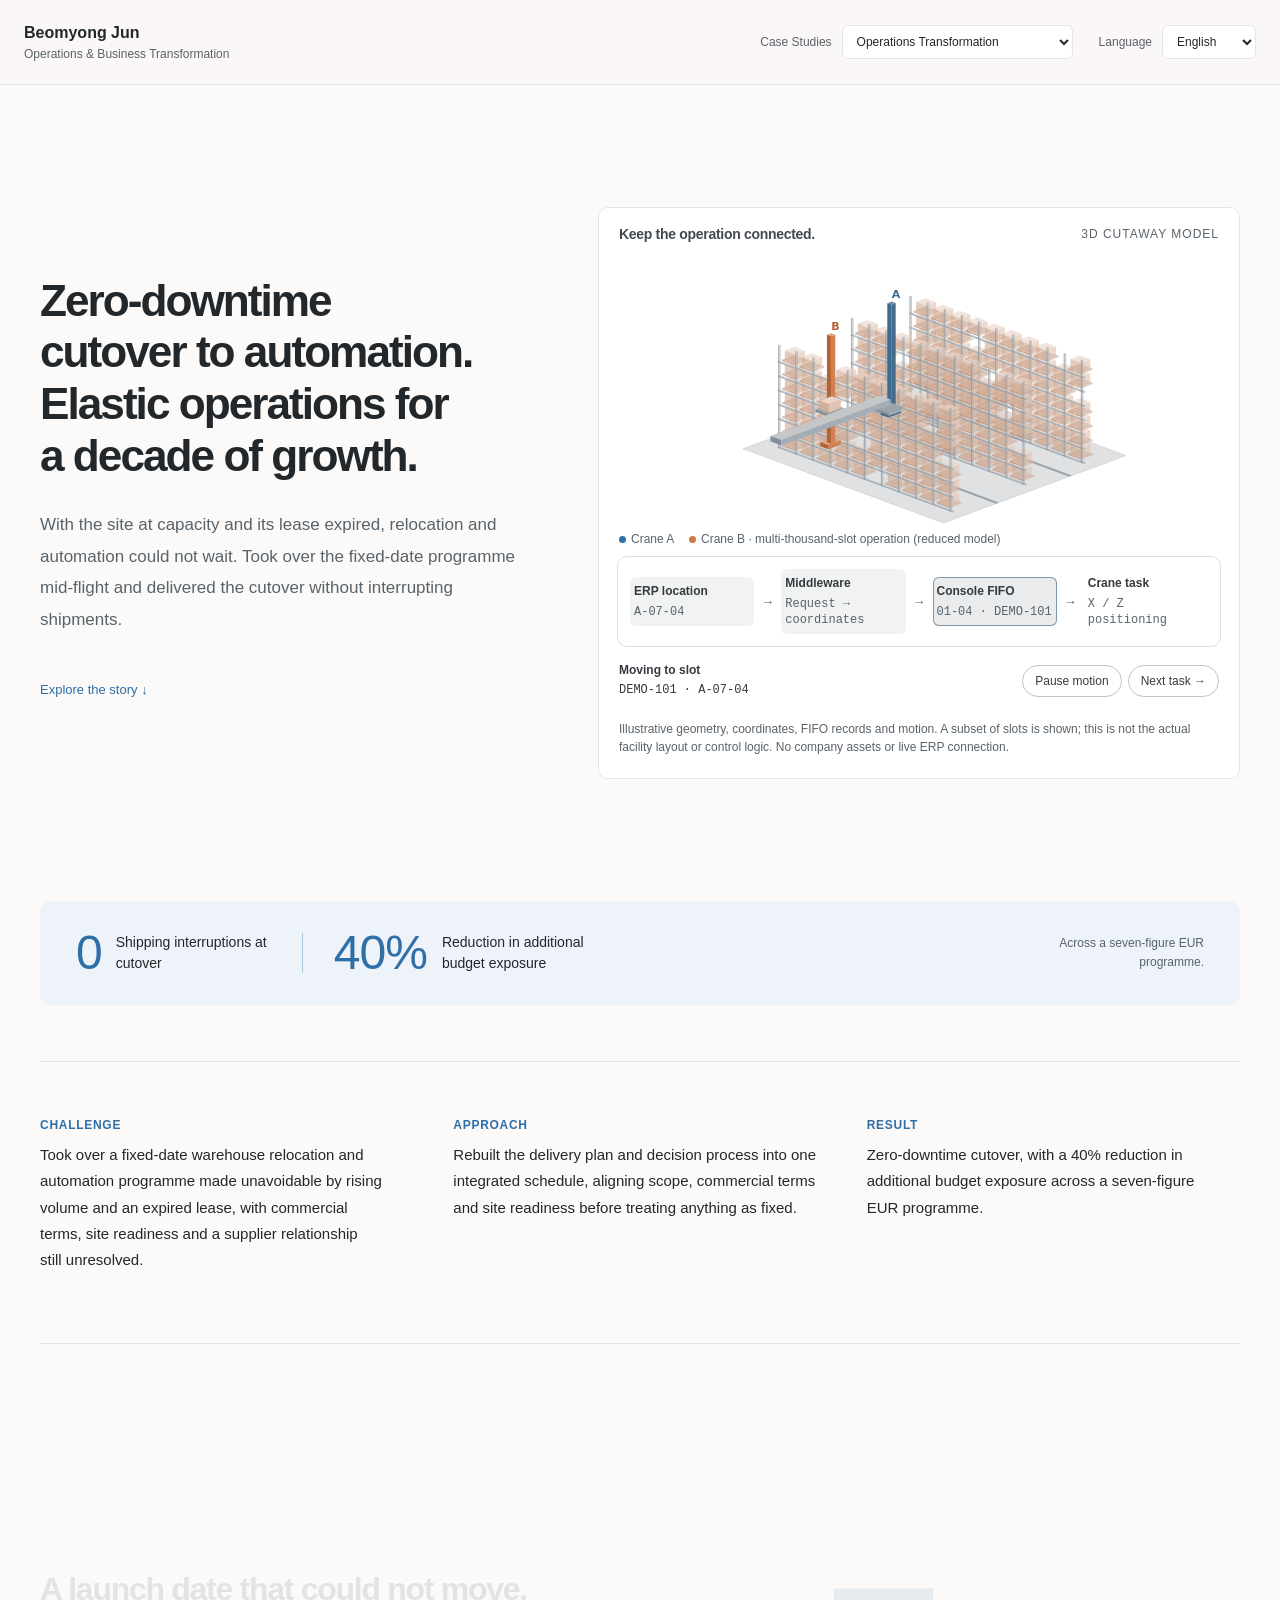
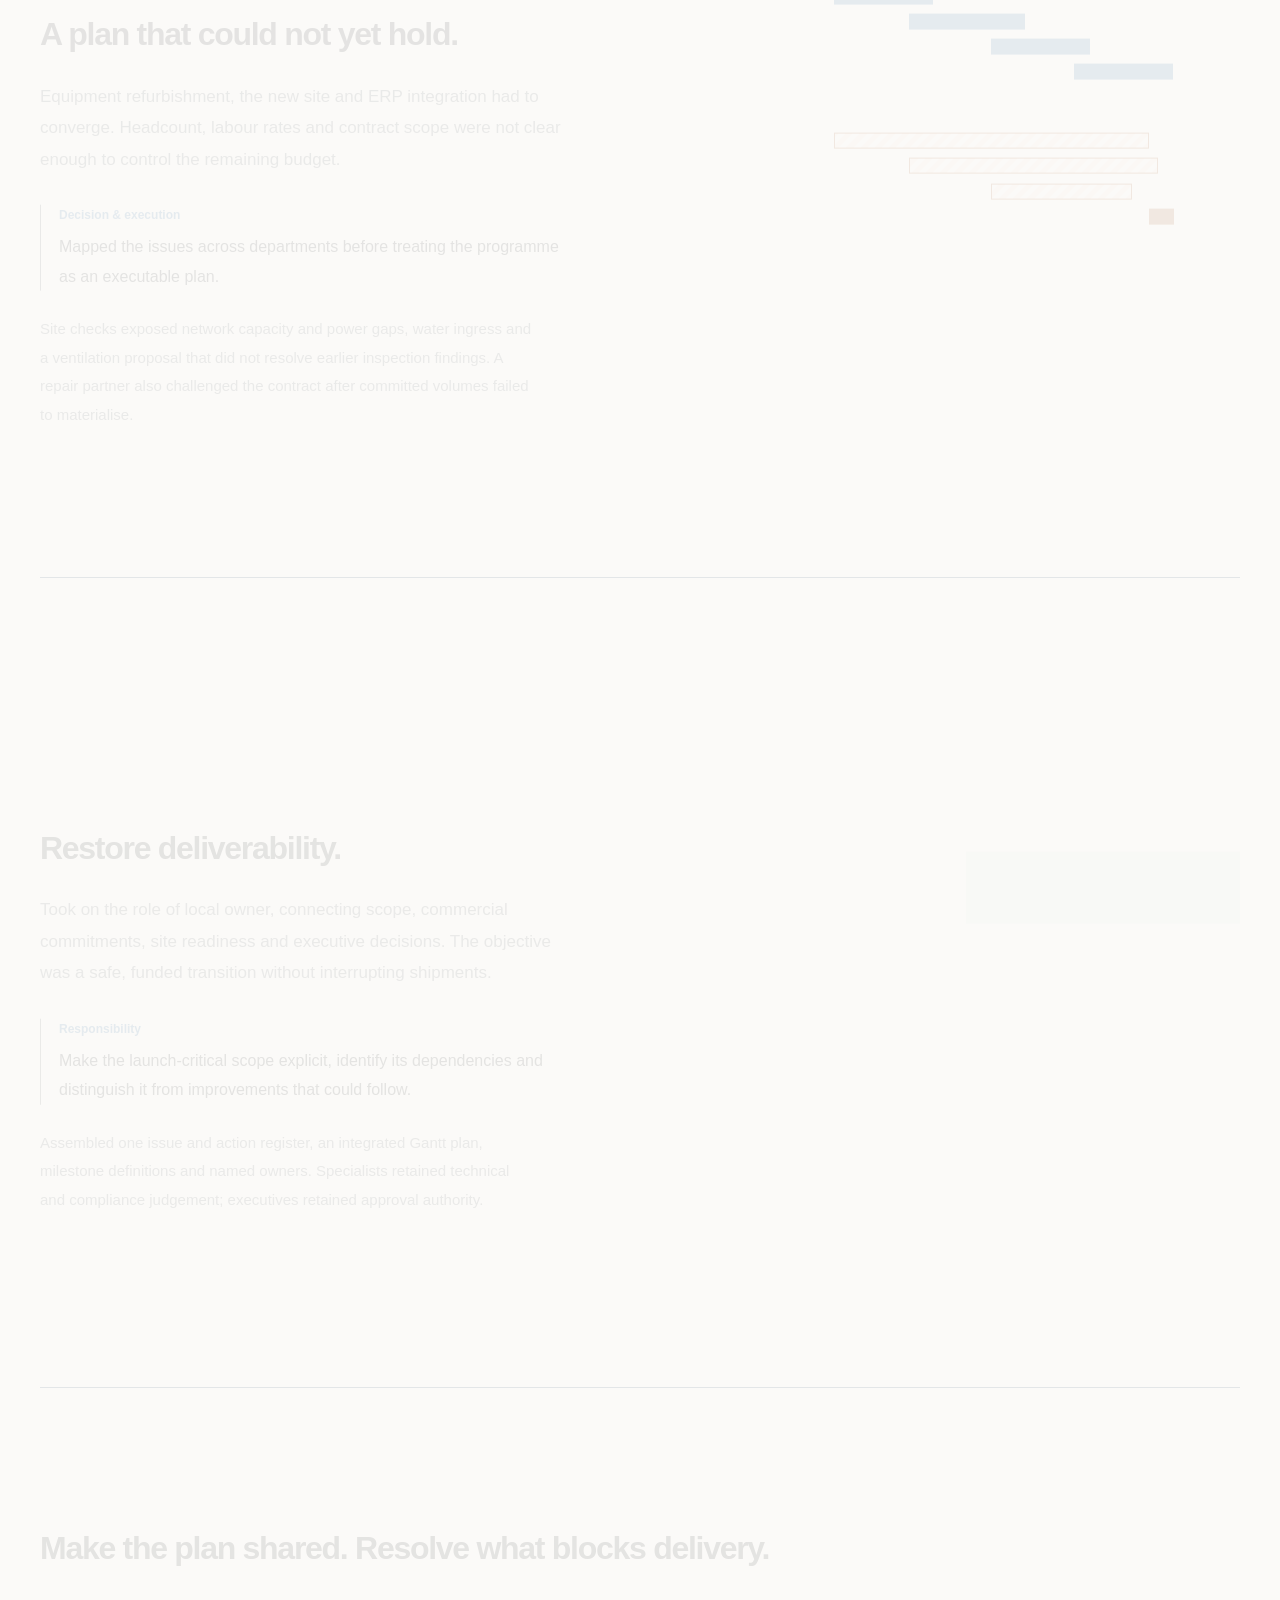
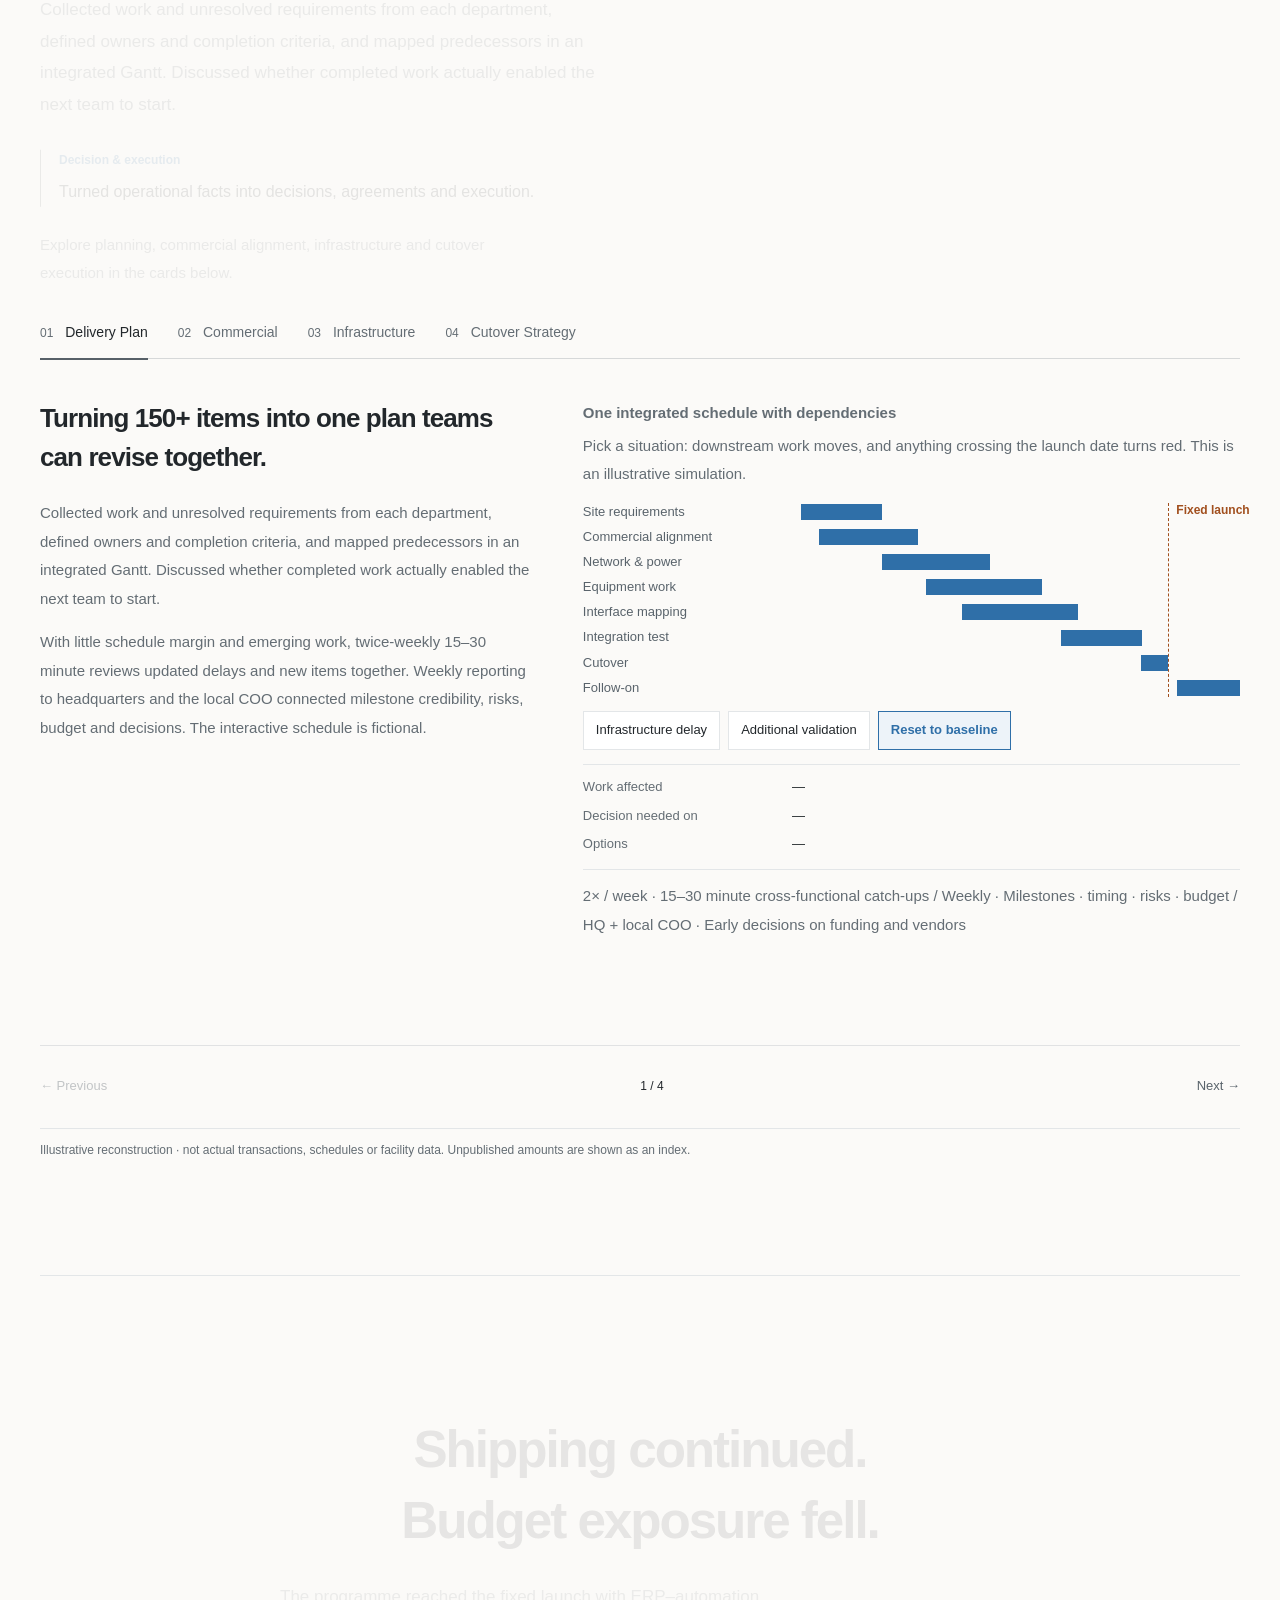
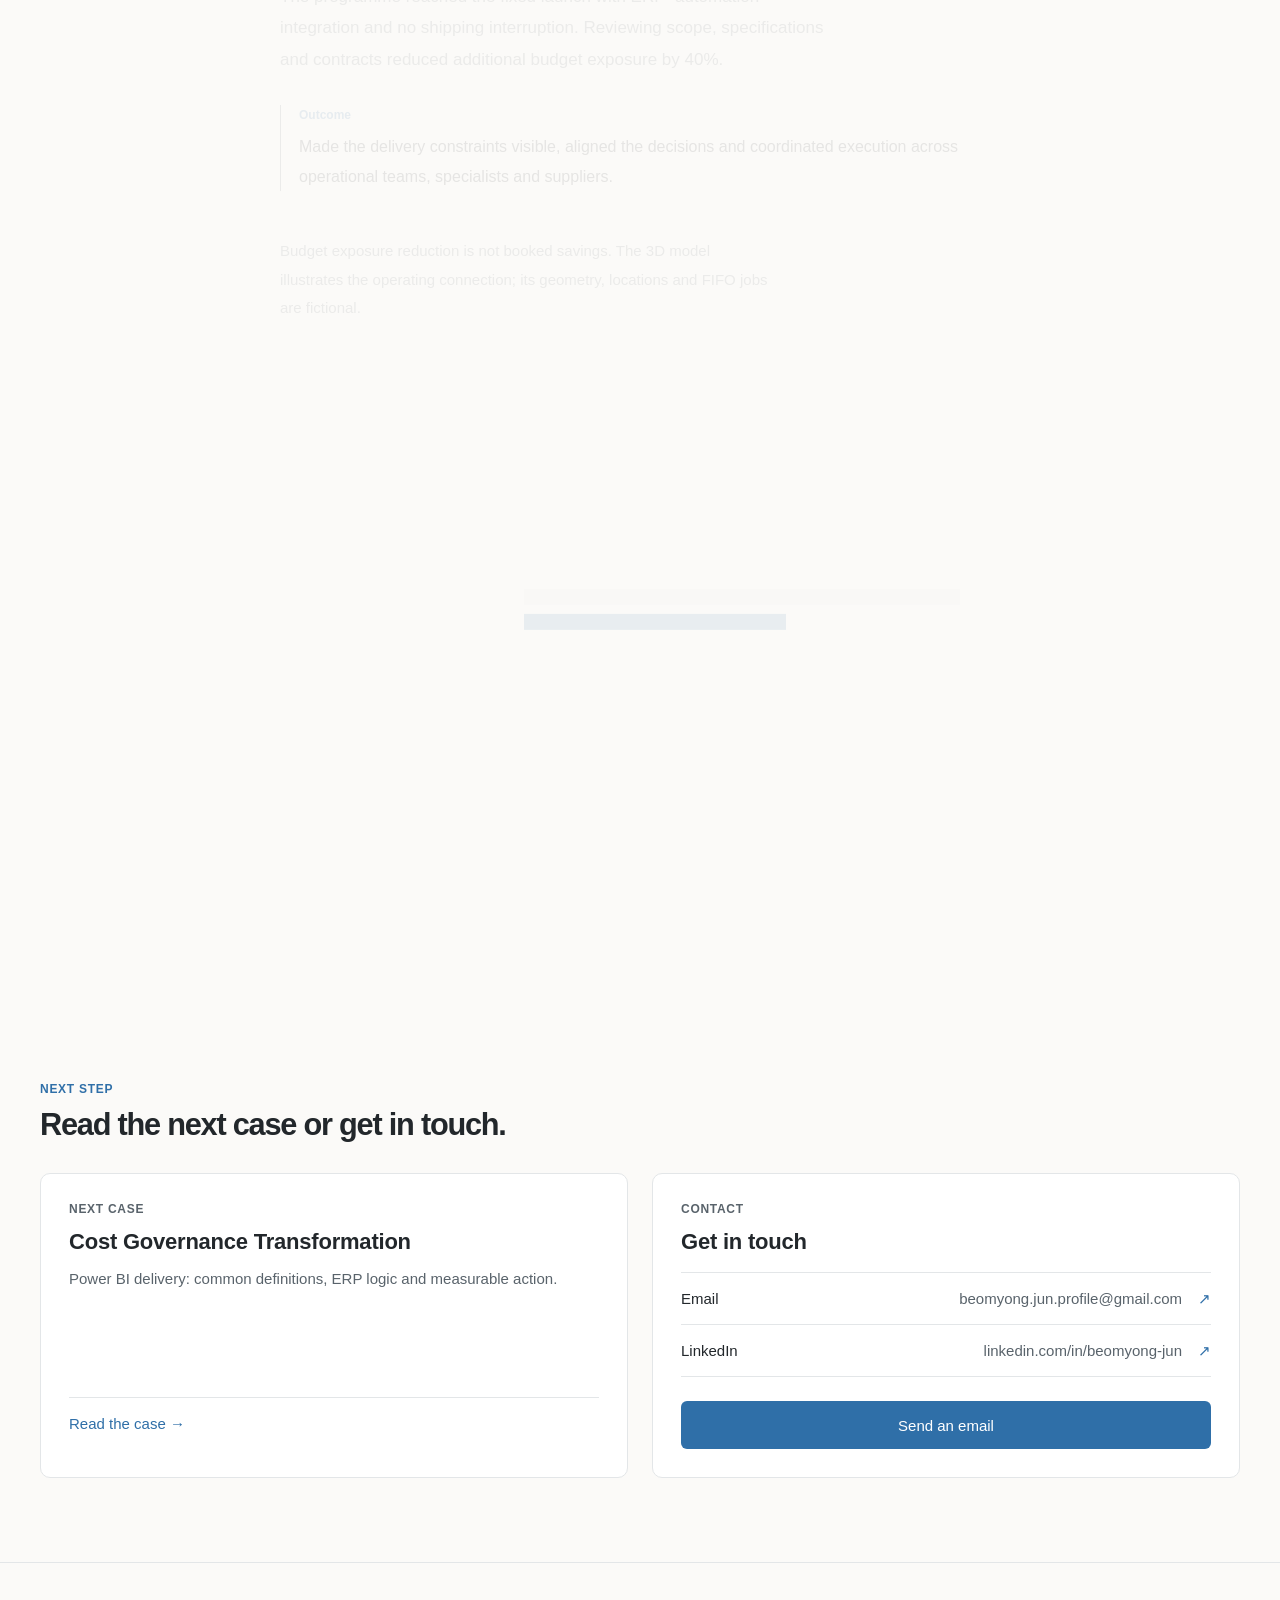
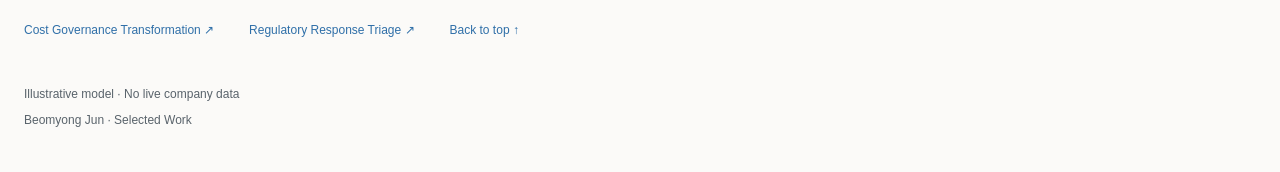
==== commit b7e48f9c: "Add key-results band and case closing cards; unify hero panels; fix mobile clipping - Key-results ba" ====
--- a/index.html
+++ b/index.html
@@ -1 +1 @@
-<!doctype html><html lang="en"><head><meta charset="utf-8"><meta name="viewport" content="width=device-width,initial-scale=1"><meta name="theme-color" content="#fcfbf8"><title>Beomyong Jun | Operations & Business Transformation</title><meta name="description" content="STAR case studies: restoring warehouse programme delivery and building shared cost intelligence with recurring financial outcomes."><meta property="og:image" content="./social-preview.png"><link rel="stylesheet" href="./story.css?v=20260926c"><link rel="stylesheet" href="./editorial.css?v=20260926c"><link rel="stylesheet" href="./evidence.css?v=20260926c"></head><body data-case="logistics"><div id="app"></div><noscript>This portfolio needs JavaScript for language selection and interactive exhibits.</noscript><script src="./stories.js?v=20260926c"></script><script src="./exhibits.js?v=20260926c"></script><script src="./refinements.js?v=20260926c"></script><script src="./editorial.js?v=20260926c"></script><script src="./evidence.js?v=20260926c"></script><script src="./story.js?v=20260926c"></script></body></html>+<!doctype html><html lang="en"><head><meta charset="utf-8"><meta name="viewport" content="width=device-width,initial-scale=1"><meta name="theme-color" content="#fcfbf8"><title>Beomyong Jun | Operations & Business Transformation</title><meta name="description" content="STAR case studies: restoring warehouse programme delivery and building shared cost intelligence with recurring financial outcomes."><meta property="og:image" content="./social-preview.png"><link rel="stylesheet" href="./story.css?v=20261004f"><link rel="stylesheet" href="./editorial.css?v=20261004f"><link rel="stylesheet" href="./evidence.css?v=20261004f"></head><body data-case="logistics"><div id="app"></div><noscript>This portfolio needs JavaScript for language selection and interactive exhibits.</noscript><script src="./stories.js?v=20261004f"></script><script src="./exhibits.js?v=20261004f"></script><script src="./refinements.js?v=20261004f"></script><script src="./editorial.js?v=20261004f"></script><script src="./evidence.js?v=20261004f"></script><script src="./story.js?v=20261004f"></script></body></html>
--- a/story.css
+++ b/story.css
@@ -49,3 +49,50 @@
 .hero .lede,.scene p.lead,.scene p.context-body{max-width:33em}
 html[lang=ko] .hero .lede,html[lang=ko] .scene p.lead,html[lang=ko] .scene p.context-body,html[lang=ja] .hero .lede,html[lang=ja] .scene p.lead,html[lang=ja] .scene p.context-body{max-width:42em}
 b,strong{font-weight:600}
+
+/* Key-results band (under the hero) and case closing cards. Same container
+   width and gutters as .at-a-glance so the page keeps one column edge. */
+.kpi-band,.closing{max-width:1240px;margin:0 auto}
+.kpi-band{margin-bottom:56px}
+.kpi-inner{display:flex;flex-wrap:wrap;align-items:center;gap:18px 32px;background:var(--data-pale);border-radius:10px;padding:28px 36px}
+.kpi-list{display:flex;flex:1 1 auto;margin:0;padding:0;list-style:none}
+.kpi-item{position:relative;display:flex;align-items:center;gap:14px;padding:0 32px}
+.kpi-item:first-child{padding-left:0}
+.kpi-item+.kpi-item::before{content:"";position:absolute;left:0;top:4px;bottom:4px;width:1px;background:var(--data-mid);opacity:.55}
+.kpi-num{font-size:48px;font-weight:500;line-height:1;letter-spacing:-.02em;color:var(--data);white-space:nowrap}
+.kpi-num small{font-size:.5em;font-weight:500;letter-spacing:0;margin-left:4px}
+.kpi-num small.sym{font-size:1em;margin-left:0}
+.kpi-cap{font-size:14px;line-height:1.5;color:var(--ink);max-width:11em}
+.kpi-item.is-text{flex-direction:column;align-items:flex-start;gap:8px}
+.kpi-item.is-text .kpi-num{font-size:22px;font-weight:600;line-height:1.3;letter-spacing:-.01em;white-space:normal;max-width:12em}
+.kpi-item.is-text .kpi-cap{max-width:16em}
+.kpi-note{flex:0 1 190px;margin:0 0 0 auto;font-size:12px;line-height:1.55;color:var(--muted);text-align:right}
+html[lang=ko] .kpi-cap,html[lang=ja] .kpi-cap{max-width:12em;overflow-wrap:break-word}html[lang=ko] .kpi-cap{word-break:keep-all}
+@media(max-width:1100px){.kpi-note{flex-basis:100%;margin:0;text-align:left}}
+@media(max-width:850px){.kpi-list{flex-direction:column;width:100%}.kpi-item,.kpi-item:first-child{padding:16px 0}.kpi-item:first-child{padding-top:0}.kpi-item+.kpi-item::before{left:0;right:0;top:0;bottom:auto;width:auto;height:1px}.kpi-cap,html[lang=ko] .kpi-cap,html[lang=ja] .kpi-cap{max-width:none}}
+@media(max-width:1350px){.kpi-band,.closing{margin-inline:40px}}
+@media(max-width:850px){.kpi-band,.closing{margin-inline:25px}}
+@media(max-width:480px){.kpi-band,.closing{margin-inline:22px}.kpi-inner{padding:22px 20px}.kpi-num{font-size:40px}.kpi-item.is-text .kpi-num{font-size:20px}}
+
+.closing{padding:24px 0 84px}
+.closing-head{margin-bottom:28px}
+.closing-eyebrow,.closing-label{display:block;font-size:12px;font-weight:600;letter-spacing:.06em;text-transform:uppercase}
+.closing-eyebrow{color:var(--data);margin-bottom:10px}
+.closing h2{font-size:clamp(24px,2.4vw,32px);line-height:1.25;margin:0}
+.closing-grid{display:grid;grid-template-columns:repeat(2,minmax(0,1fr));gap:24px}
+.closing-card{display:flex;flex-direction:column;background:var(--surface);border:1px solid var(--line);border-radius:10px;padding:28px}
+.closing-label{color:var(--muted);margin-bottom:12px}
+.closing-card h3{font-size:22px;font-weight:600;line-height:1.3;letter-spacing:-.01em;margin:0 0 10px}
+.closing-card p{font-size:15px;line-height:1.7;color:var(--muted);margin:0 0 24px;max-width:34em;text-wrap:pretty}
+.closing-link{display:flex;align-items:center;min-height:52px;margin-top:auto;border-top:1px solid var(--line);color:var(--data);font-size:15px;font-weight:500}
+.closing-rows{list-style:none;margin:6px 0 24px;padding:0;border-top:1px solid var(--line)}
+.closing-rows a{display:flex;align-items:center;gap:16px;min-height:52px;border-bottom:1px solid var(--line);font-size:15px}
+.closing-rows .k{flex:0 0 5.5em;font-weight:500}
+.closing-rows .v{flex:1;min-width:0;color:var(--muted);text-align:right;overflow-wrap:anywhere}
+.closing-rows .ar{color:var(--data)}
+.closing-rows a:hover .v{color:var(--ink)}
+.closing-btn{display:flex;align-items:center;justify-content:center;min-height:48px;margin-top:auto;border-radius:6px;background:var(--data);color:#fff;font-size:15px;font-weight:500}
+.closing-btn:hover{filter:brightness(.92)}
+.closing .sr{position:absolute;width:1px;height:1px;overflow:hidden;clip:rect(0 0 0 0);white-space:nowrap}
+@media(max-width:850px){.closing-grid{grid-template-columns:minmax(0,1fr)}.closing{padding-bottom:64px}}
+@media(max-width:480px){.closing-card{padding:22px}.closing-rows a{flex-wrap:wrap;gap:0 12px;padding:10px 0;min-height:56px}.closing-rows .k{flex:0 0 100%;font-size:12px;font-weight:600;color:var(--muted)}.closing-rows .v{flex:1 1 0;font-size:14px;text-align:left}}
--- a/evidence.css
+++ b/evidence.css
@@ -621,7 +621,7 @@
 .ev-layer.is-core h4 { color: var(--data); }
 .ev-layer h4 { margin: 0 0 5px; font-size: 13px; font-weight: 600; }
 .ev-layer p { margin: 0; font-size: 13px; color: var(--muted); line-height: 1.55; }
-.ev-down { text-align: center; color: var(--data-mid); font-size: 13px; line-height: 1; }
+.ev-down { text-align: center; color: var(--data); font-size: 13px; line-height: 1; }
 
 .ev-owners { margin-top: 16px; }
 .ev-owners > div {
@@ -755,7 +755,6 @@
   background: var(--surface);
   border: 1px solid var(--line);
   border-radius: 10px;
-  box-shadow: 0 18px 50px rgba(40, 46, 51, .06);
   padding: 34px 28px 30px;
   display: flex;
   flex-direction: column;
@@ -1020,8 +1019,11 @@
 .ev-figure { margin-top: 18px; }
 .ev-tbl-tiers tbody th[scope=row] { white-space: nowrap; }
 @media (max-width: 640px) { .ev [data-exhibit="backlog"] svg text, [data-exhibit="backlog"] svg text { font-size: 21px; } }
-.ev-yaml.is-compact { max-width: 262px; }
-@media (max-width: 480px) { .ev-yaml pre { white-space: pre-wrap; overflow-wrap: anywhere; } }
+.ev-yaml.is-compact { max-width: 300px; }
+@media (max-width: 480px) {
+  .ev-yaml code { white-space: pre-wrap; overflow-wrap: anywhere; }
+  .ev-yaml.is-compact { max-width: 100%; }
+}
 @media (min-width: 851px) {
   .deck-stack { display: grid; }
   .deck-stack > .deck-panel { grid-area: 1 / 1; }
@@ -1031,3 +1033,8 @@
 .ev-bar.is-ghost b { color: var(--muted); }
 .deck-pagination button { min-height: 44px; }
 .ev-yaml-head em { color: #aab2bc; }
+
+/* One hero panel language: flat white card, 1px hairline, 10px radius, no shadow.
+   .gov-hero (cases 2-3) and the warehouse iframe card (case 1) share it. */
+.hero-model{background:var(--surface);border:1px solid var(--line);border-radius:10px;overflow:hidden}
+.hero-model iframe{display:block;border-radius:0}
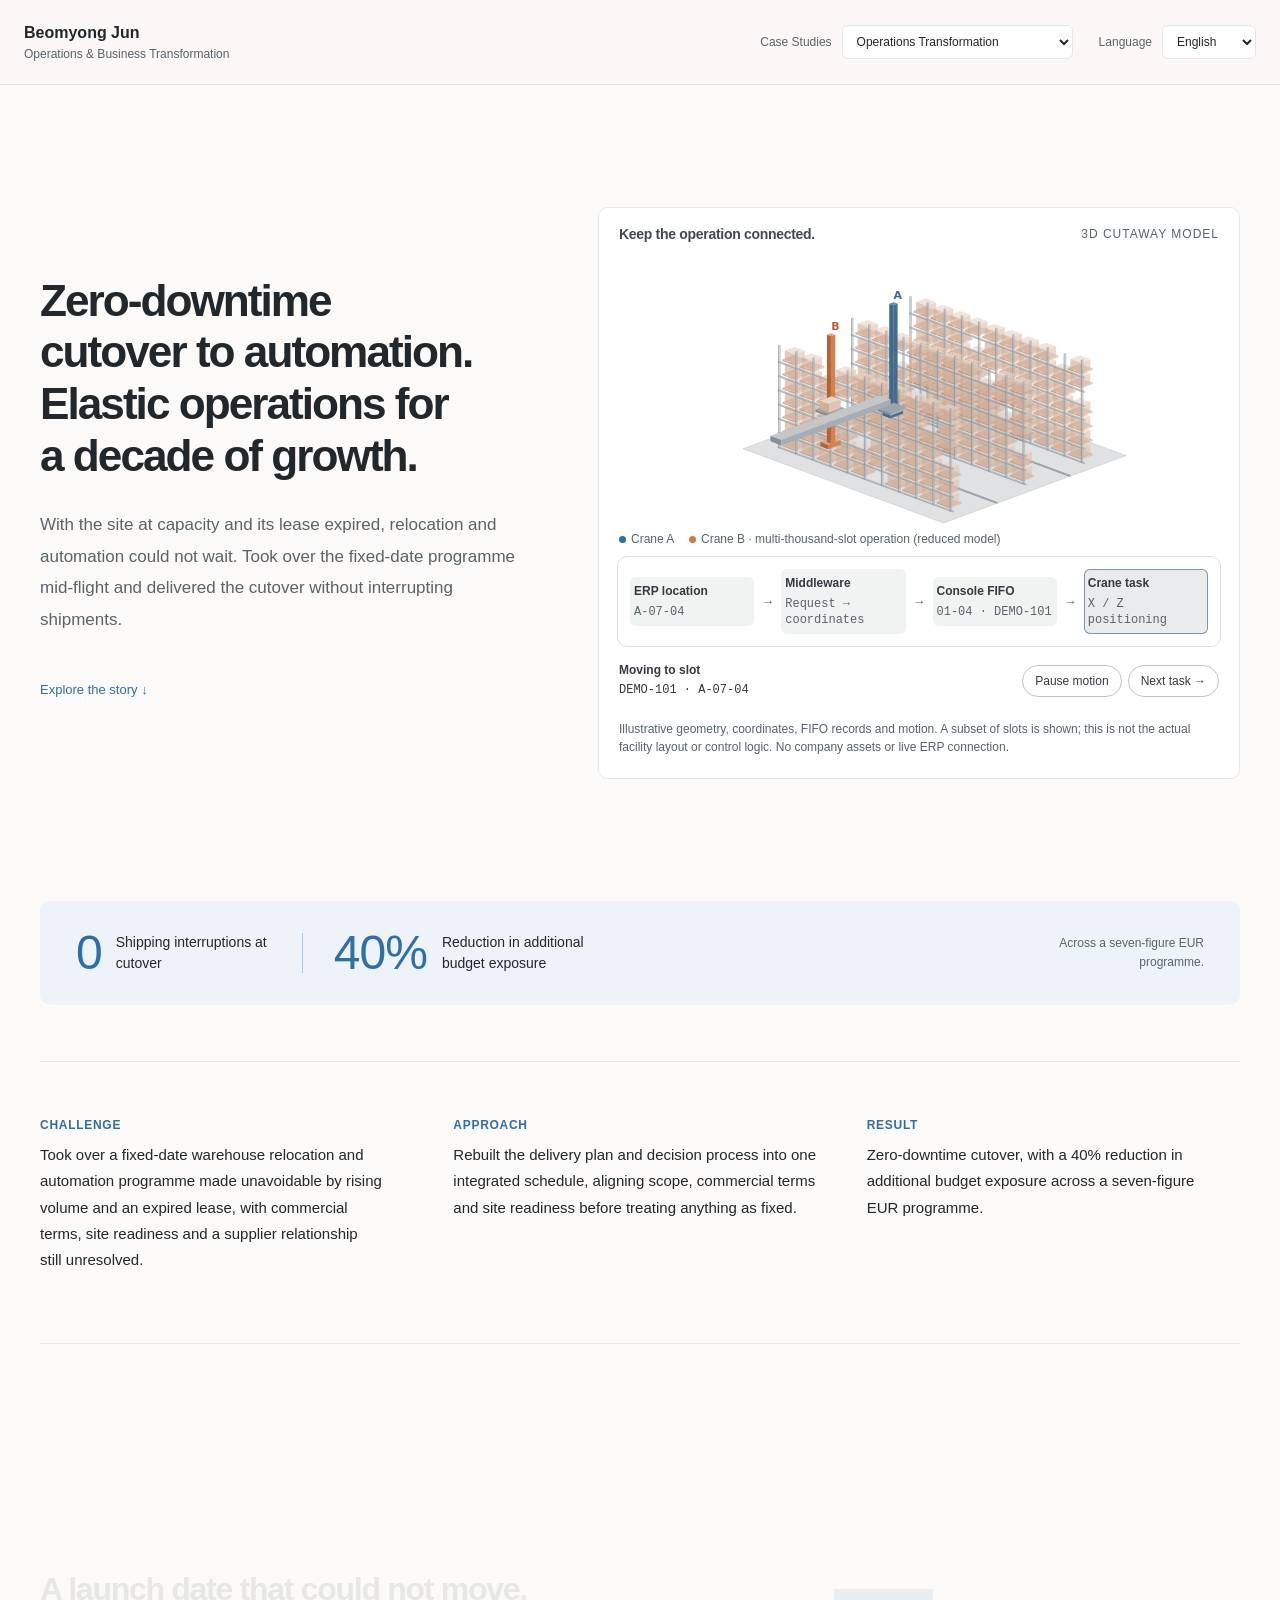
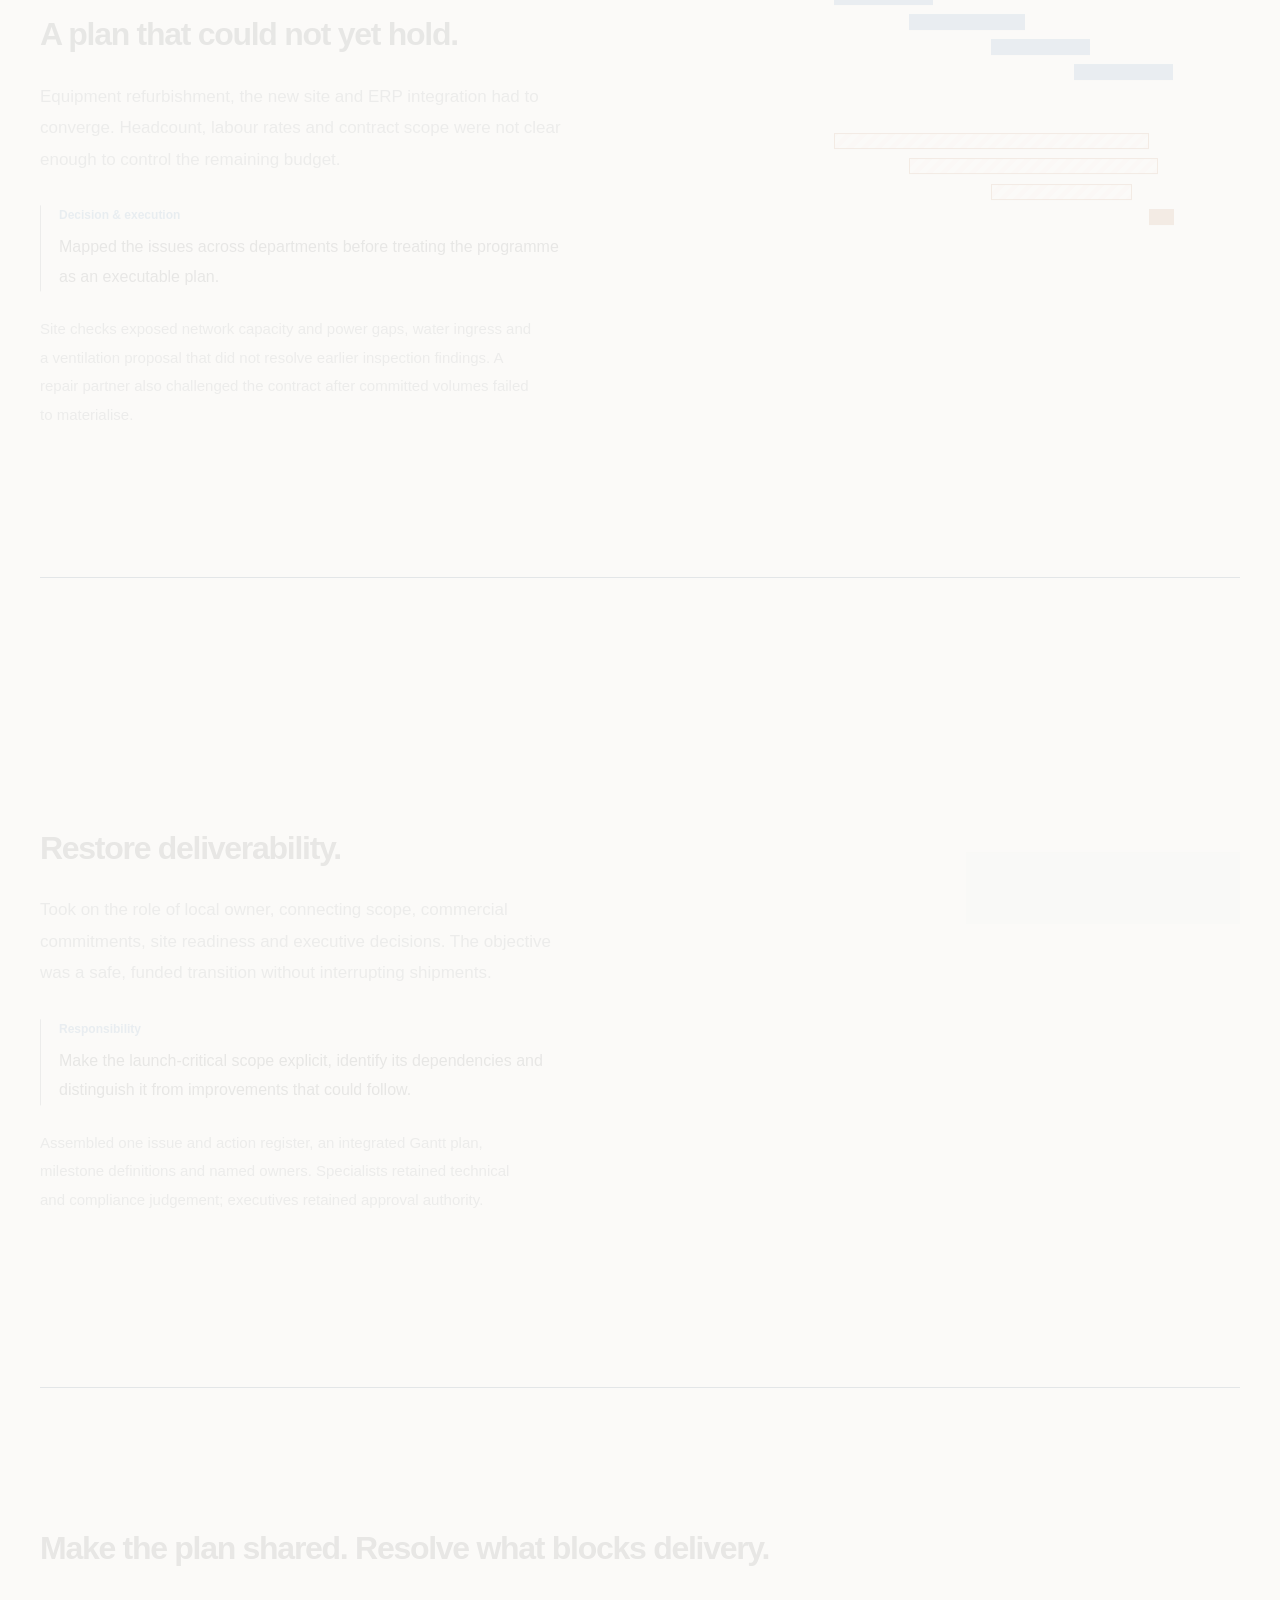
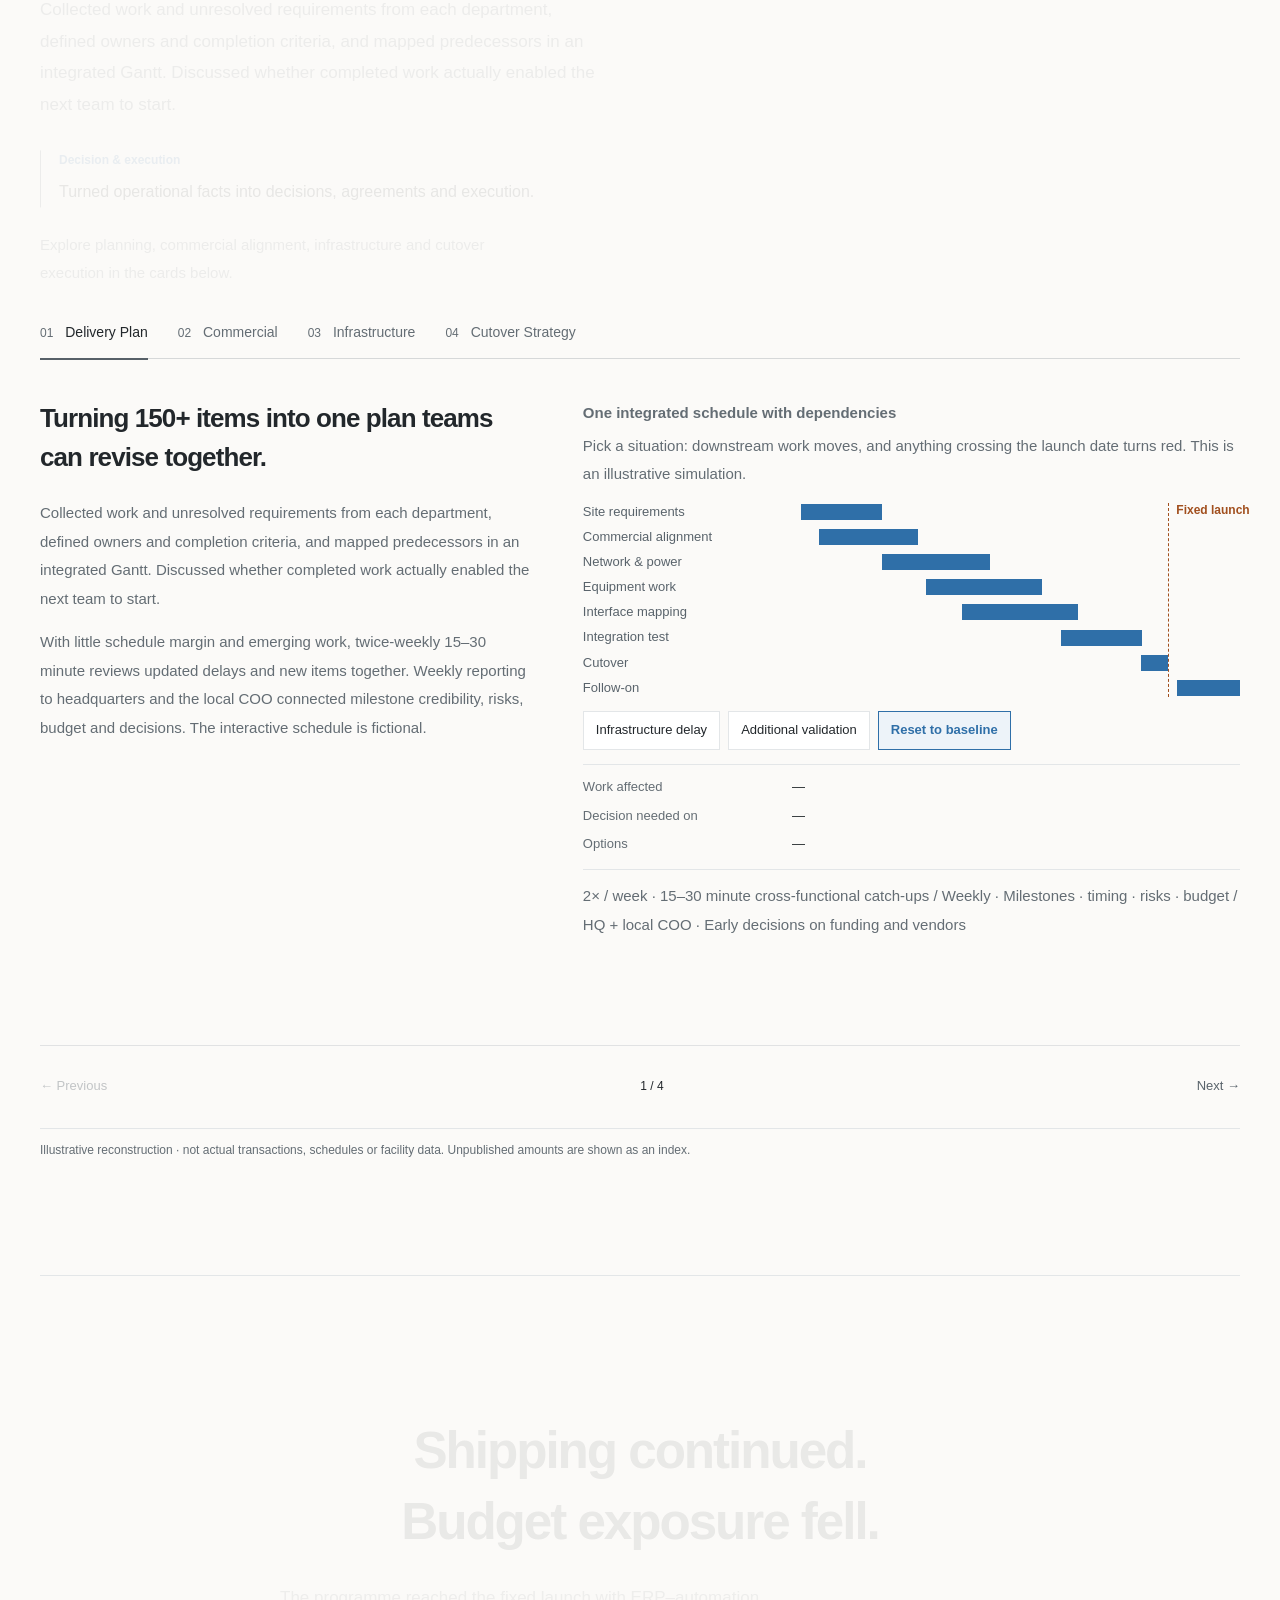
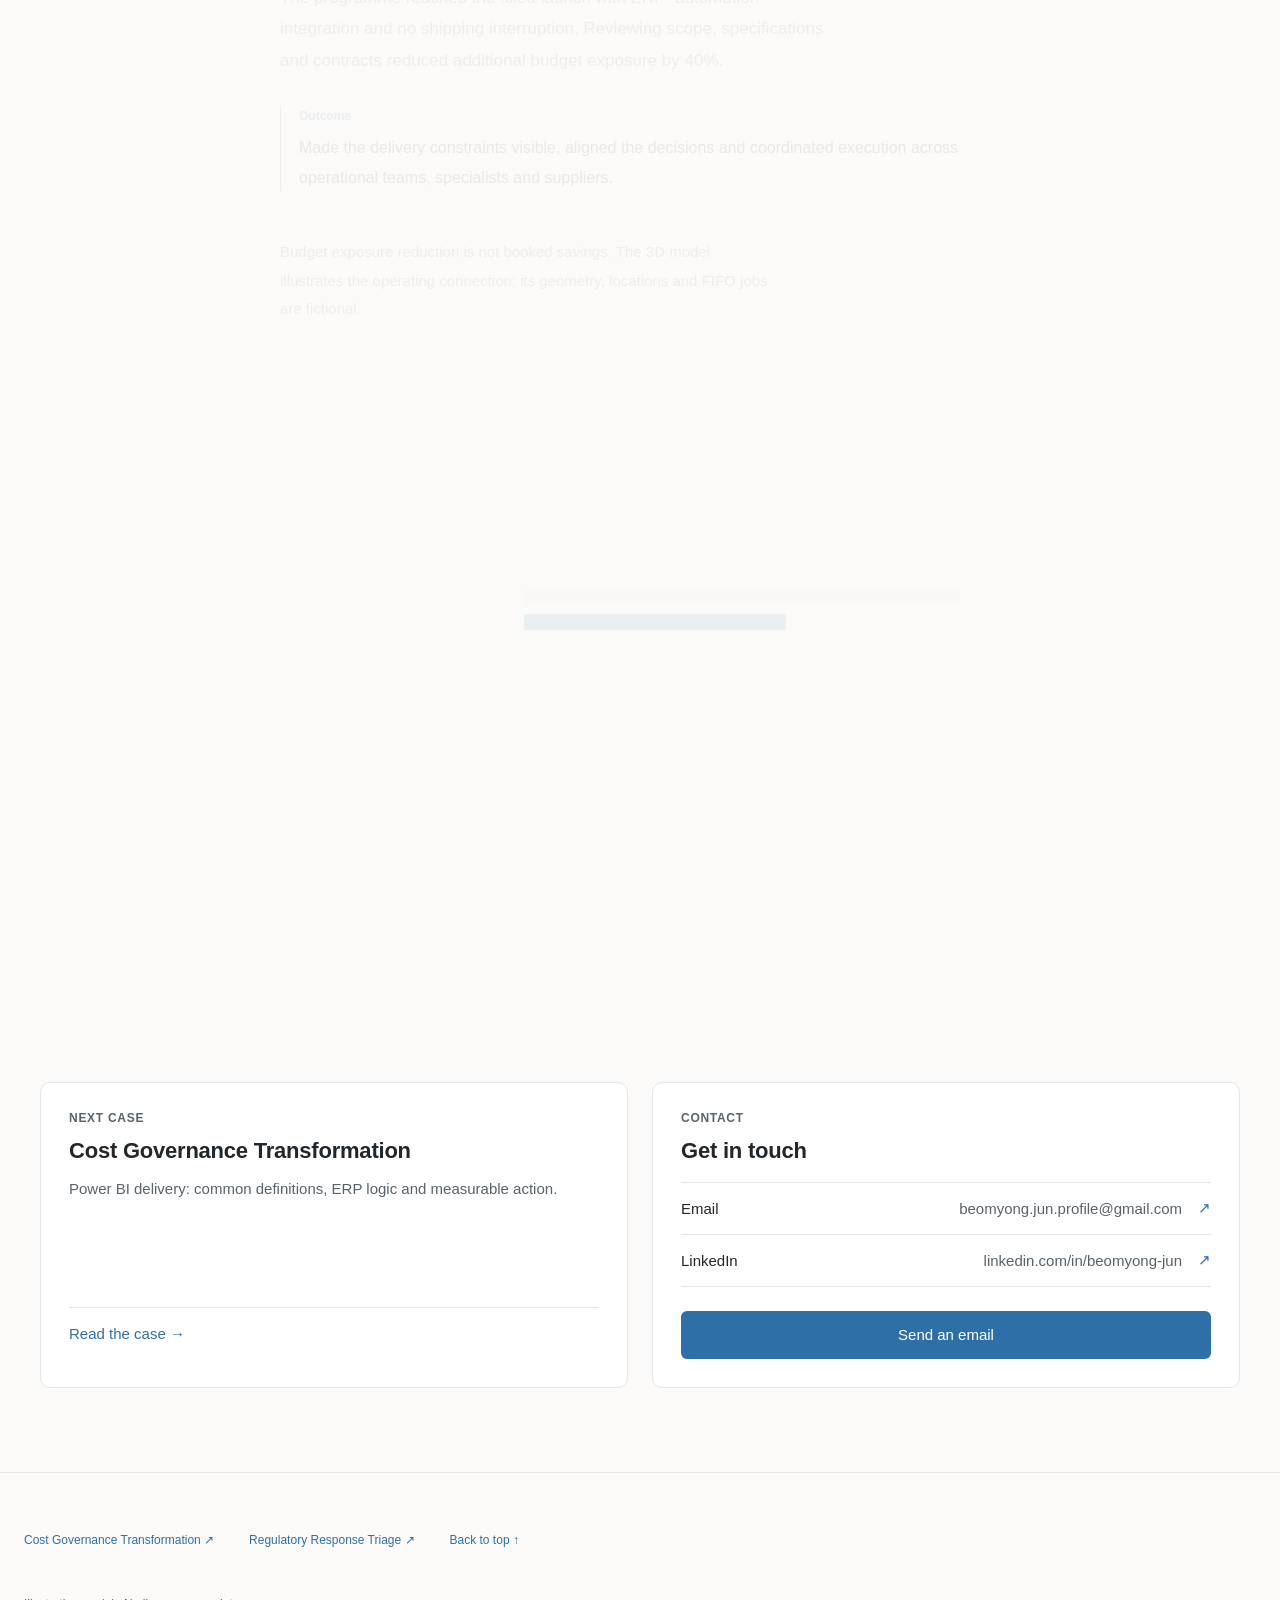
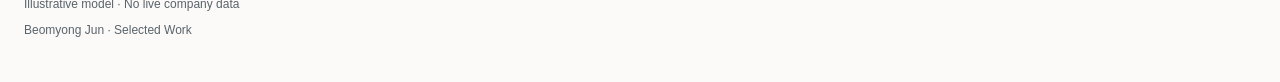
==== commit d40c1048: "Rename case pages to logistics/cost/triage; drop closing heading - logistics.html, cost.html, triage" ====
--- a/index.html
+++ b/index.html
@@ -1 +1 @@
-<!doctype html><html lang="en"><head><meta charset="utf-8"><meta name="viewport" content="width=device-width,initial-scale=1"><meta name="theme-color" content="#fcfbf8"><title>Beomyong Jun | Operations & Business Transformation</title><meta name="description" content="STAR case studies: restoring warehouse programme delivery and building shared cost intelligence with recurring financial outcomes."><meta property="og:image" content="./social-preview.png"><link rel="stylesheet" href="./story.css?v=20261004f"><link rel="stylesheet" href="./editorial.css?v=20261004f"><link rel="stylesheet" href="./evidence.css?v=20261004f"></head><body data-case="logistics"><div id="app"></div><noscript>This portfolio needs JavaScript for language selection and interactive exhibits.</noscript><script src="./stories.js?v=20261004f"></script><script src="./exhibits.js?v=20261004f"></script><script src="./refinements.js?v=20261004f"></script><script src="./editorial.js?v=20261004f"></script><script src="./evidence.js?v=20261004f"></script><script src="./story.js?v=20261004f"></script></body></html>+<!doctype html><html lang="en"><head><meta charset="utf-8"><meta name="viewport" content="width=device-width,initial-scale=1"><title>Beomyong Jun | Operations & Business Transformation</title><meta name="description" content="STAR case studies: restoring warehouse programme delivery and building shared cost intelligence with recurring financial outcomes."><meta property="og:image" content="./social-preview.png"><noscript><meta http-equiv="refresh" content="0;url=./logistics.html"></noscript><script>location.replace("./logistics.html"+location.search+location.hash)</script></head><body><p><a href="./logistics.html">Continue to the case study</a></p></body></html>
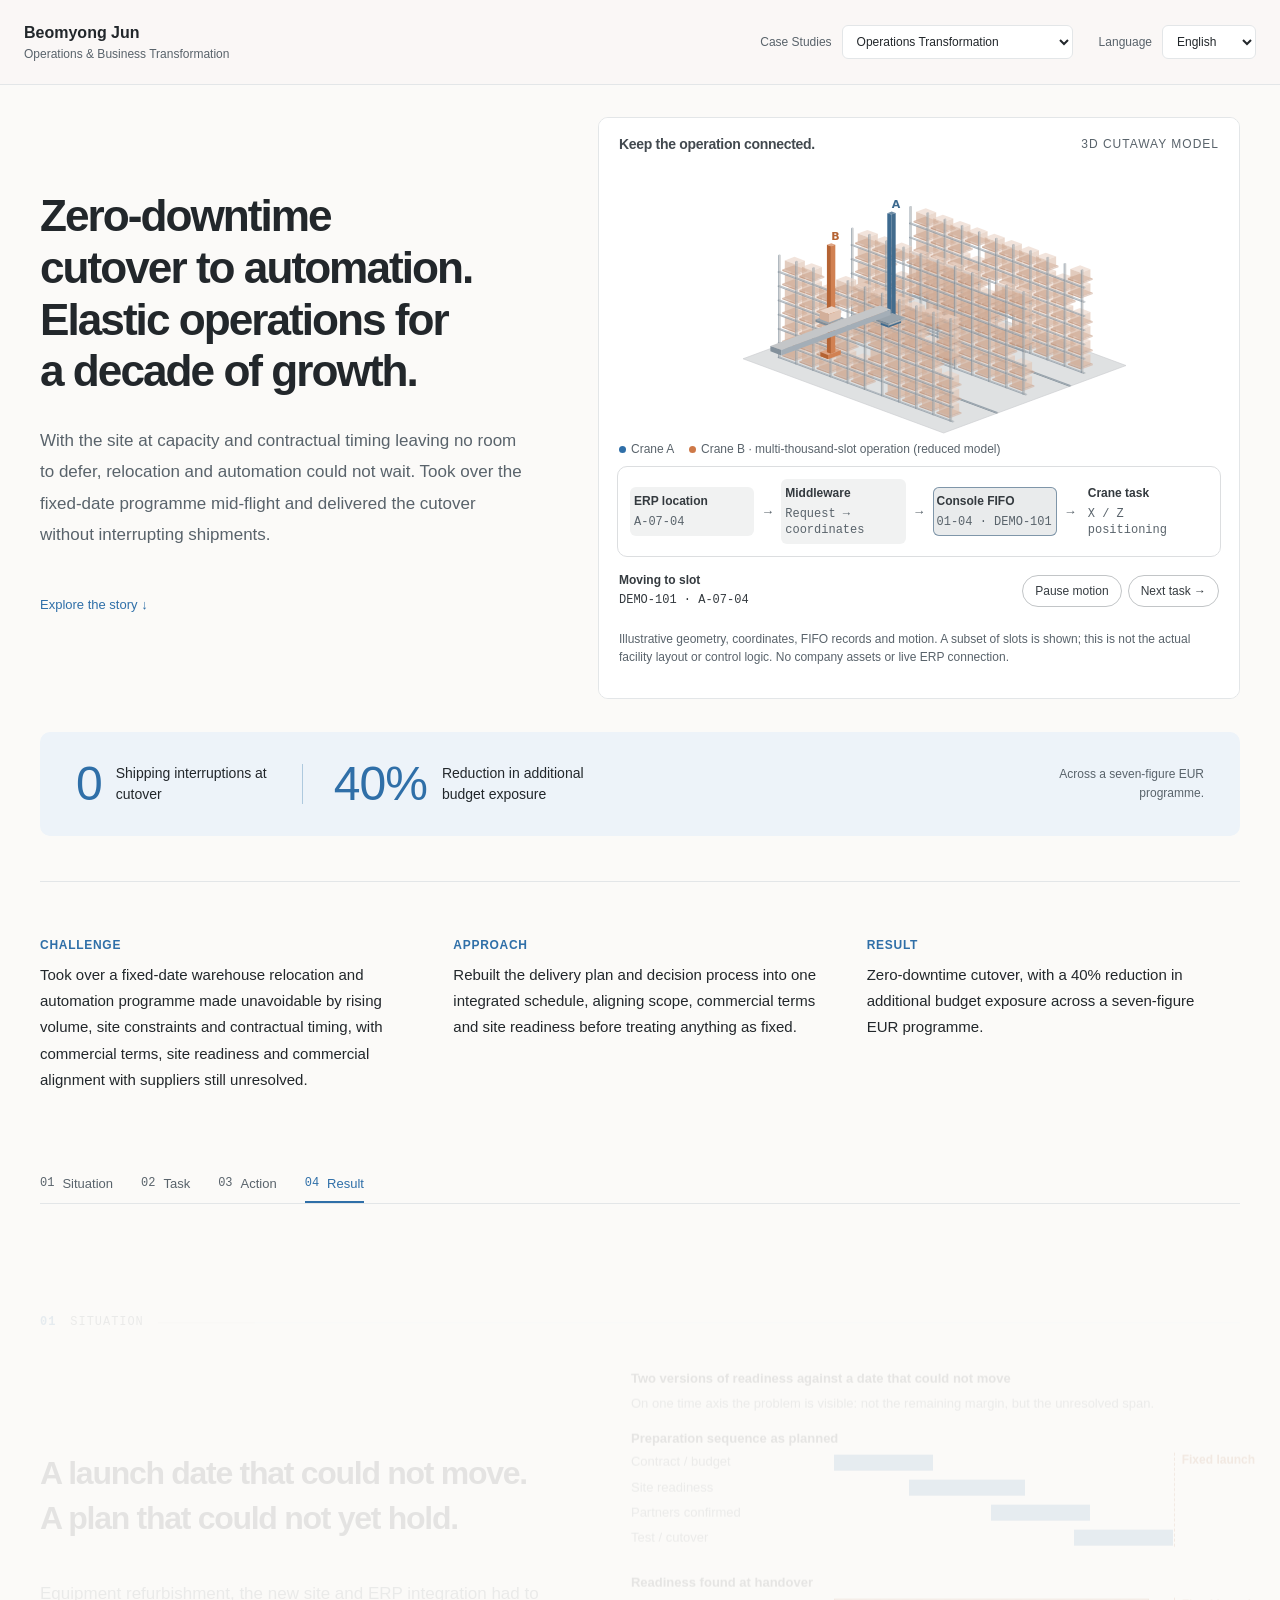
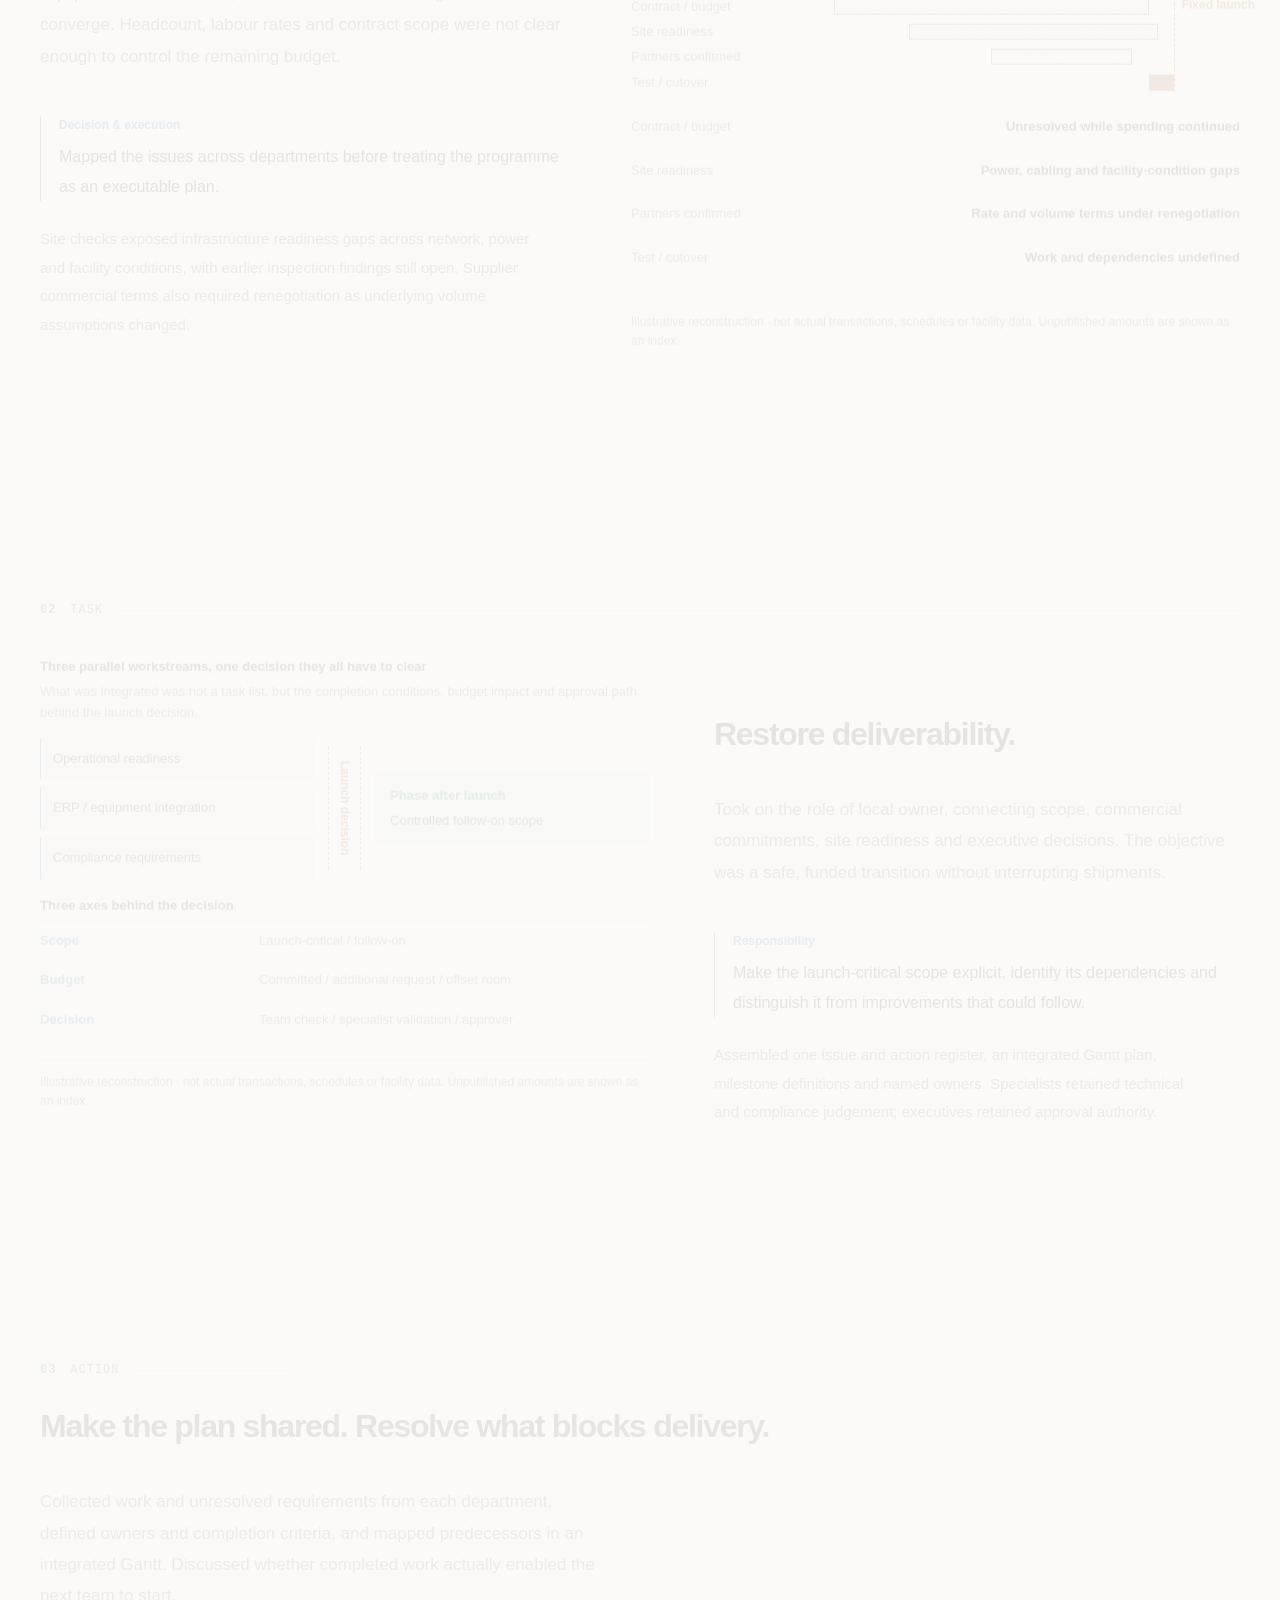
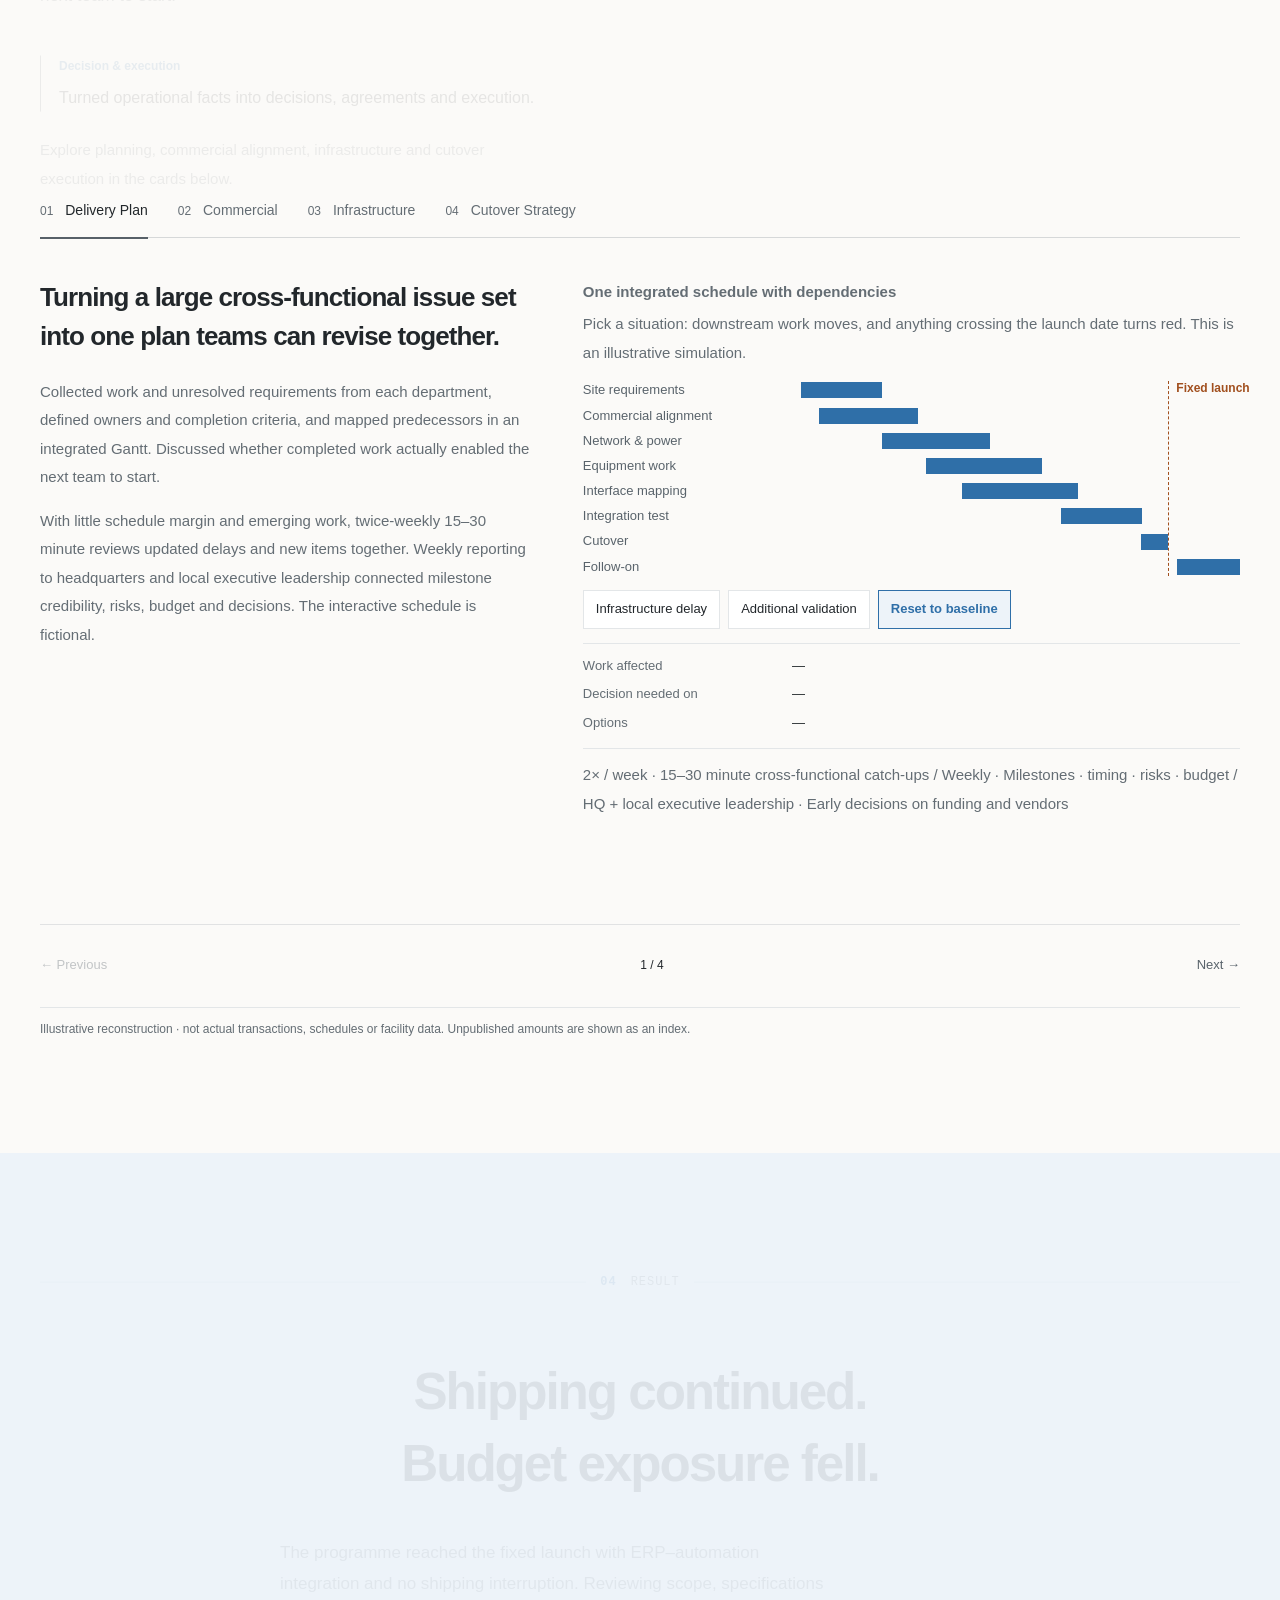
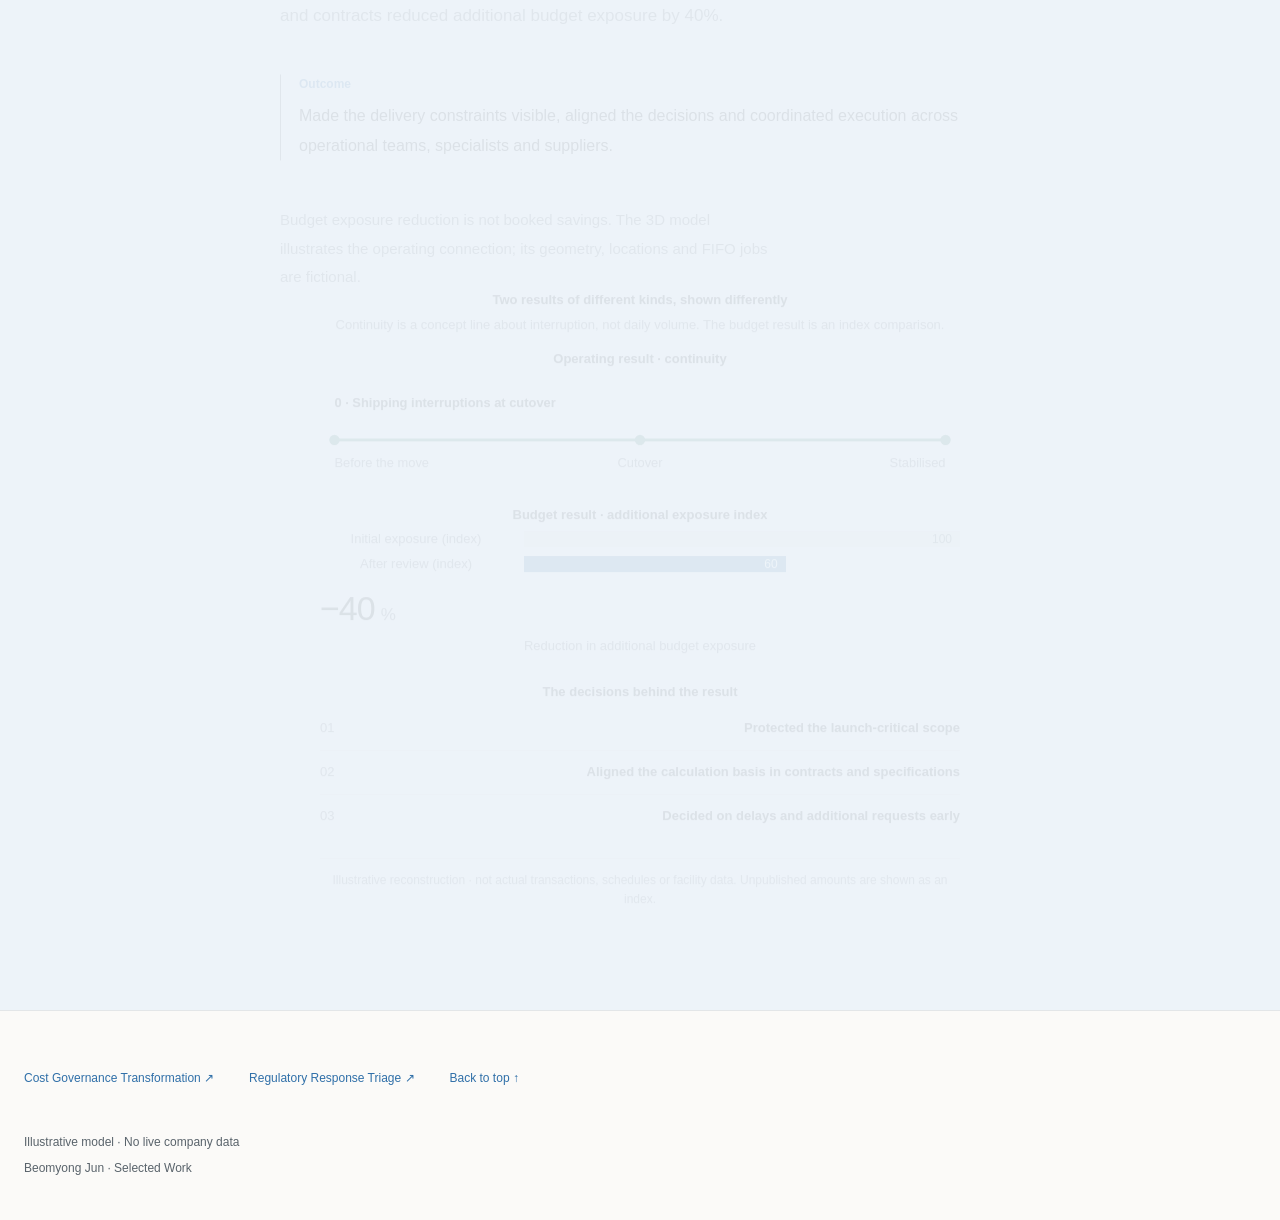
==== commit 35af4638: "Remove closing cards, pull key-results band into first screen, rename URLs by content - Remove the n" ====
--- a/index.html
+++ b/index.html
@@ -1 +1 @@
-<!doctype html><html lang="en"><head><meta charset="utf-8"><meta name="viewport" content="width=device-width,initial-scale=1"><title>Beomyong Jun | Operations & Business Transformation</title><meta name="description" content="STAR case studies: restoring warehouse programme delivery and building shared cost intelligence with recurring financial outcomes."><meta property="og:image" content="./social-preview.png"><noscript><meta http-equiv="refresh" content="0;url=./logistics.html"></noscript><script>location.replace("./logistics.html"+location.search+location.hash)</script></head><body><p><a href="./logistics.html">Continue to the case study</a></p></body></html>+<!doctype html><html lang="en"><head><meta charset="utf-8"><meta name="viewport" content="width=device-width,initial-scale=1"><title>Beomyong Jun | Operations & Business Transformation</title><meta name="description" content="STAR case studies: restoring warehouse programme delivery and building shared cost intelligence with recurring financial outcomes."><meta property="og:image" content="./social-preview.png"><noscript><meta http-equiv="refresh" content="0;url=./ops-cutover.html"></noscript><script>location.replace("./ops-cutover.html"+location.search+location.hash)</script></head><body><p><a href="./ops-cutover.html">Continue to the case study</a></p></body></html>
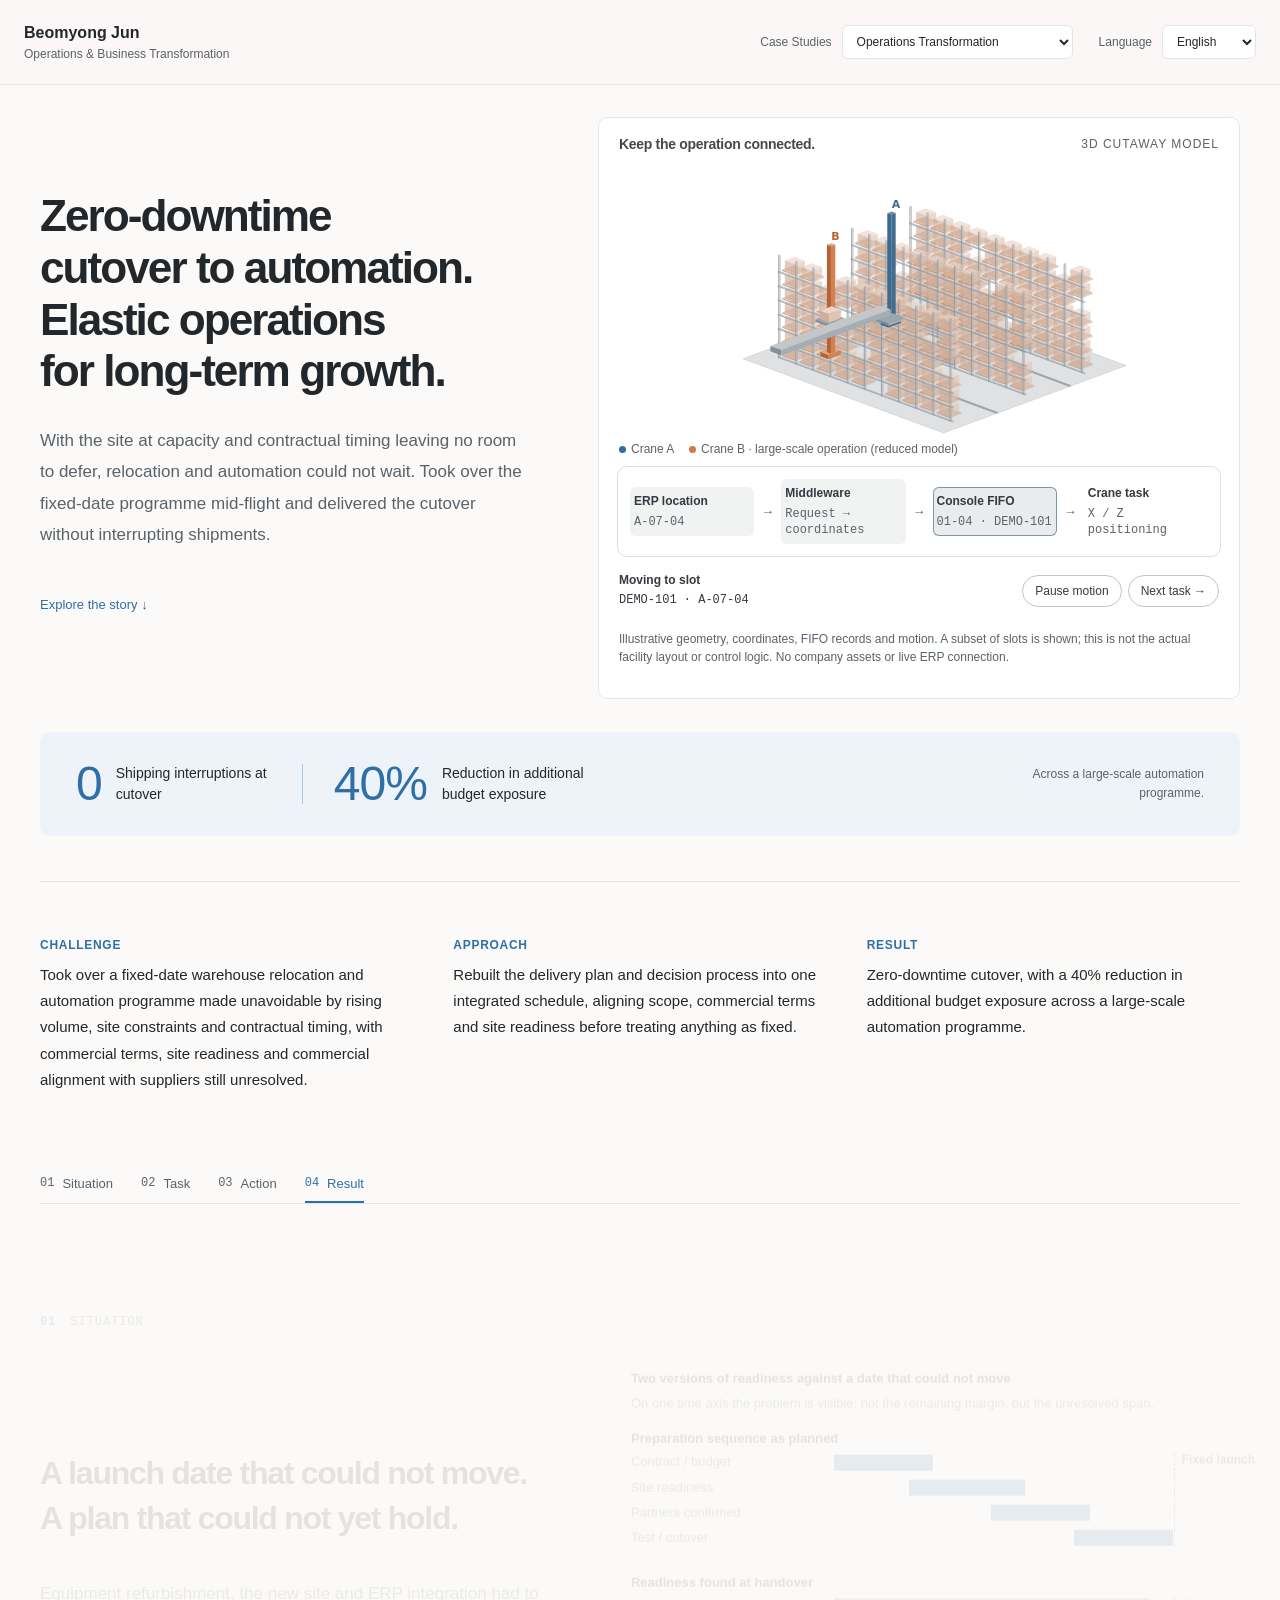
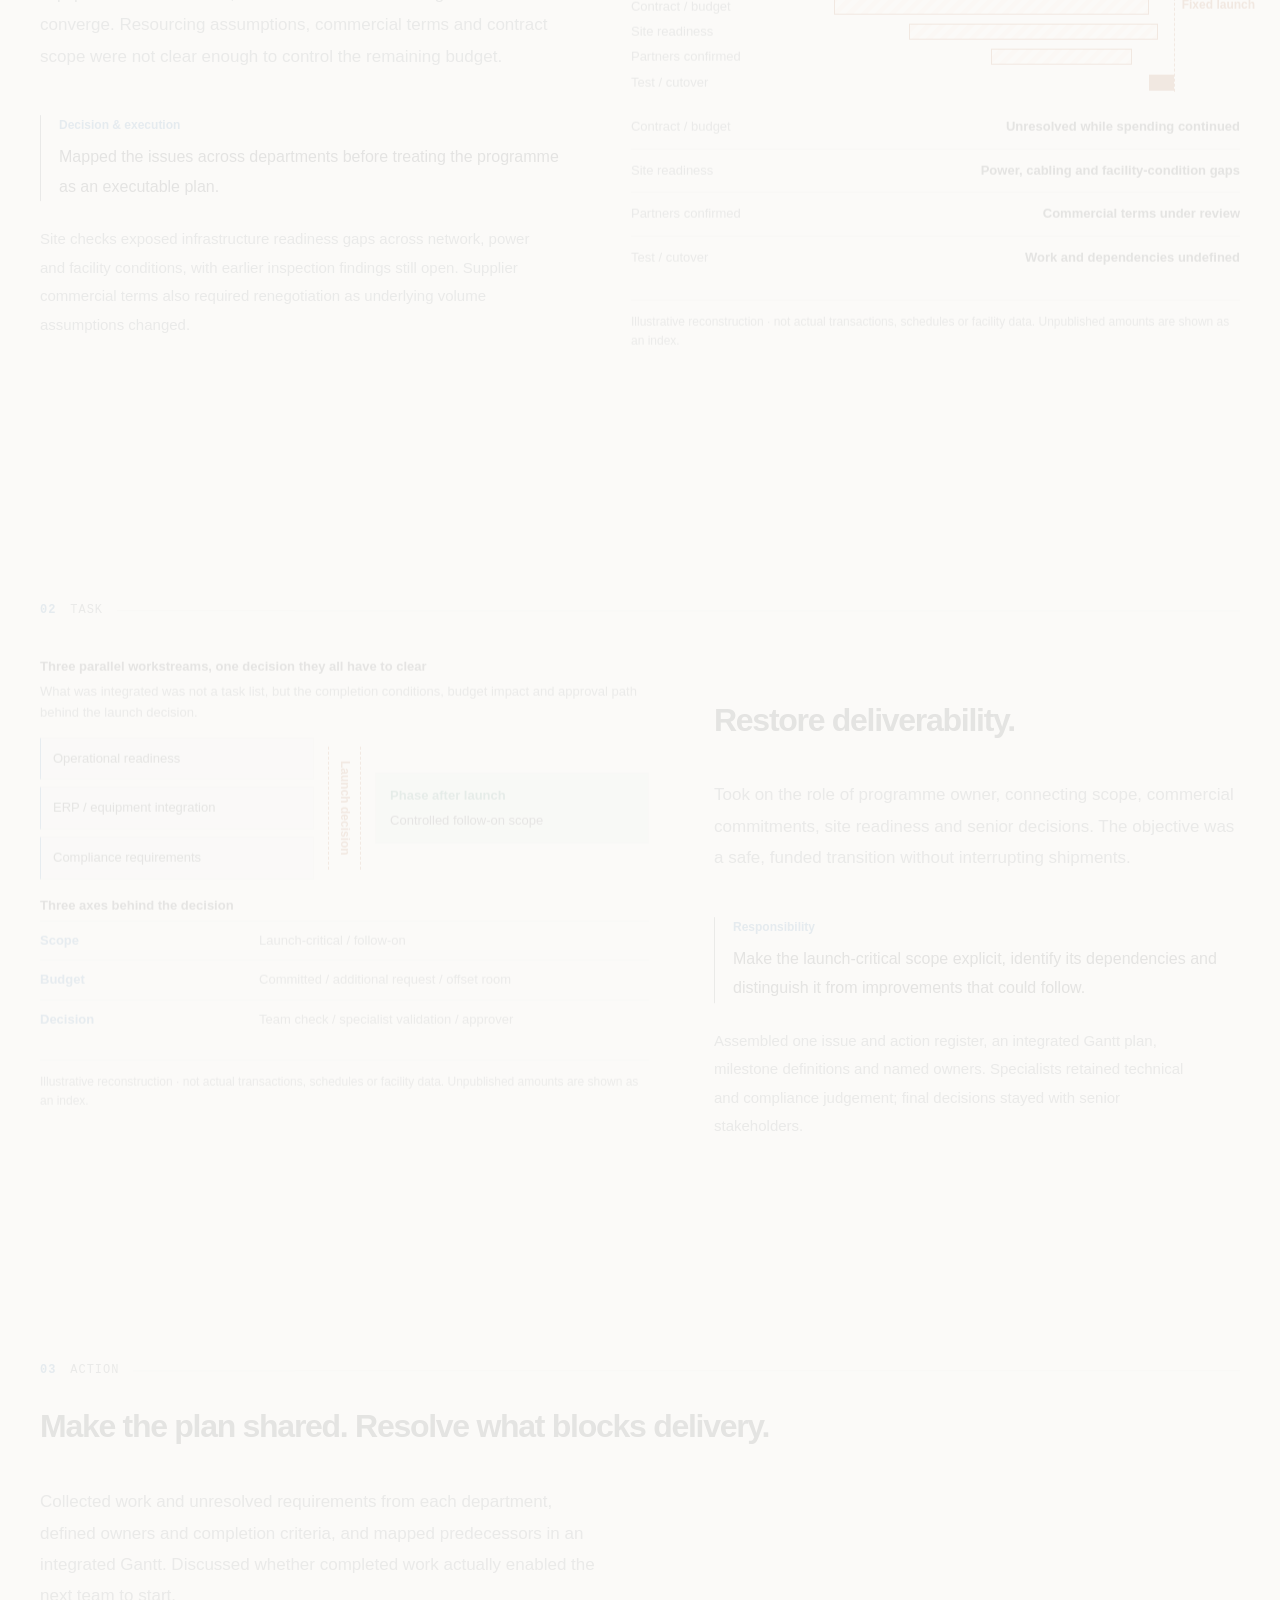
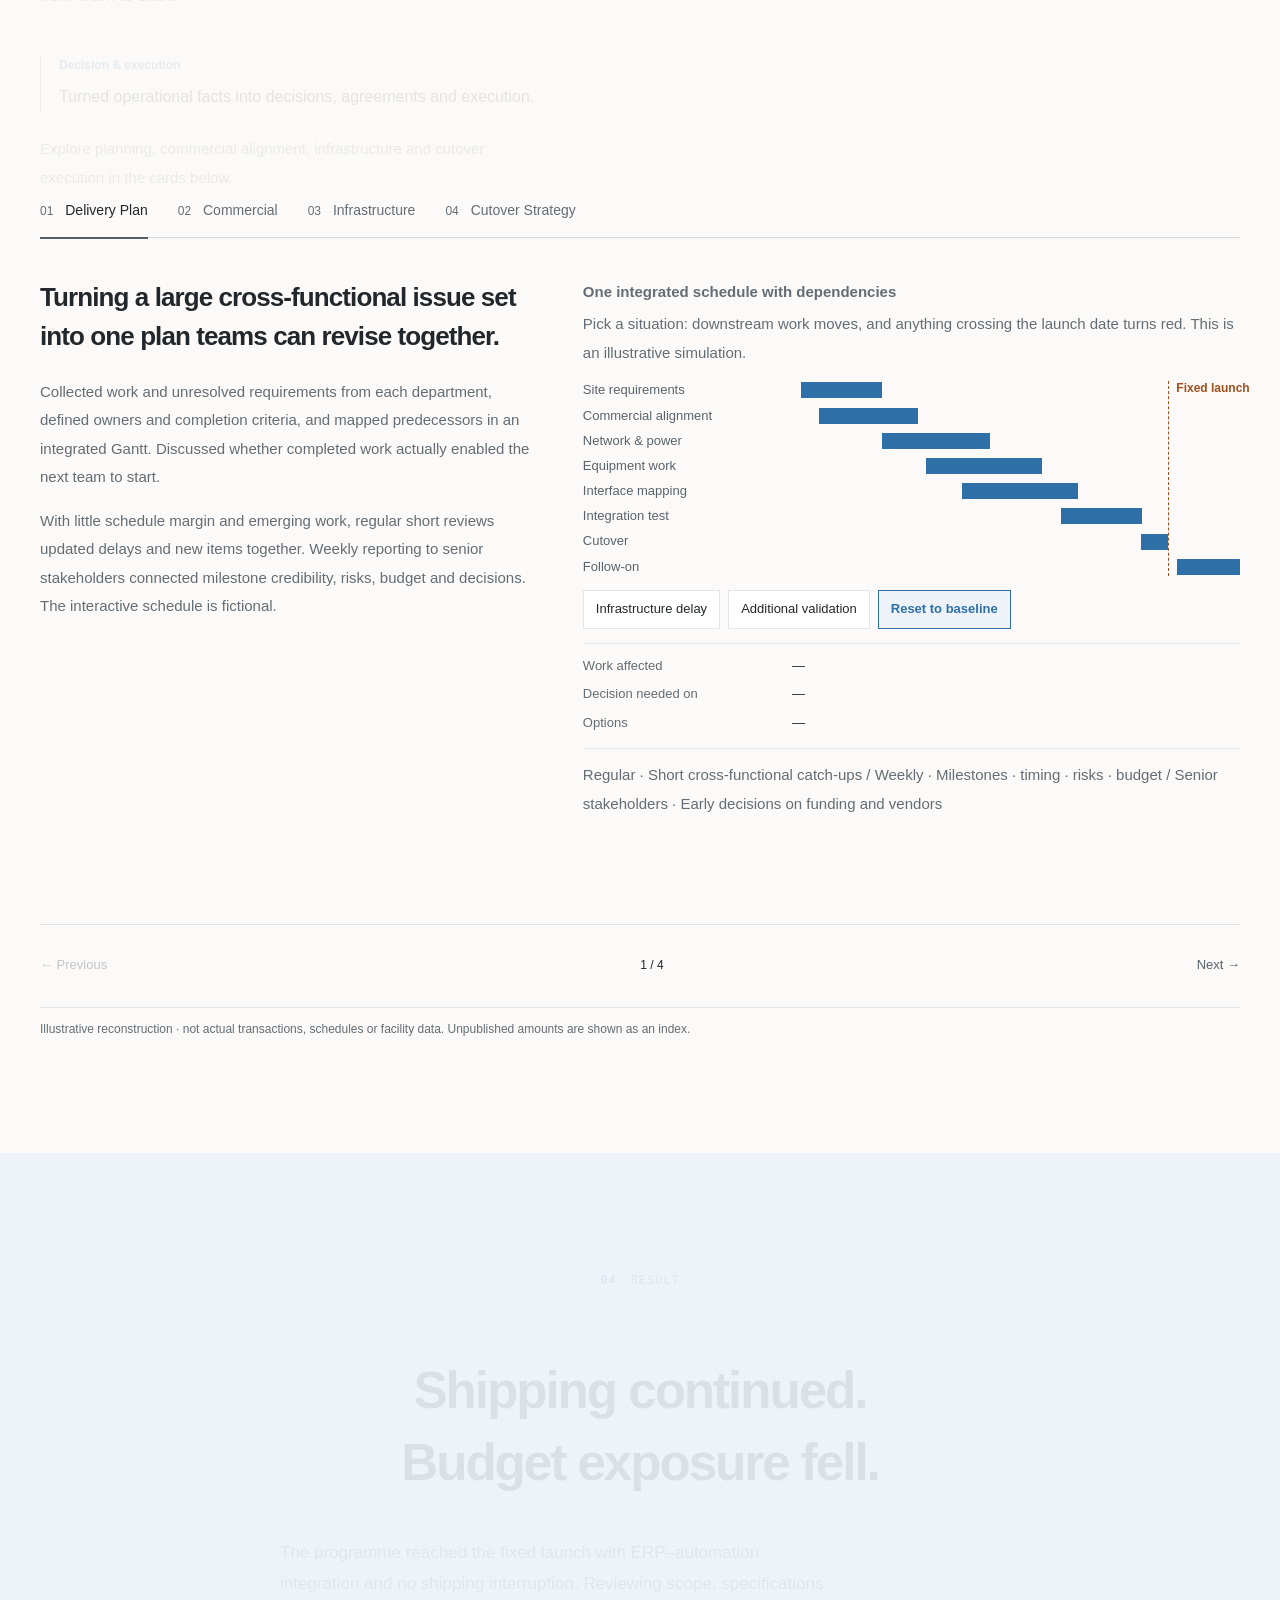
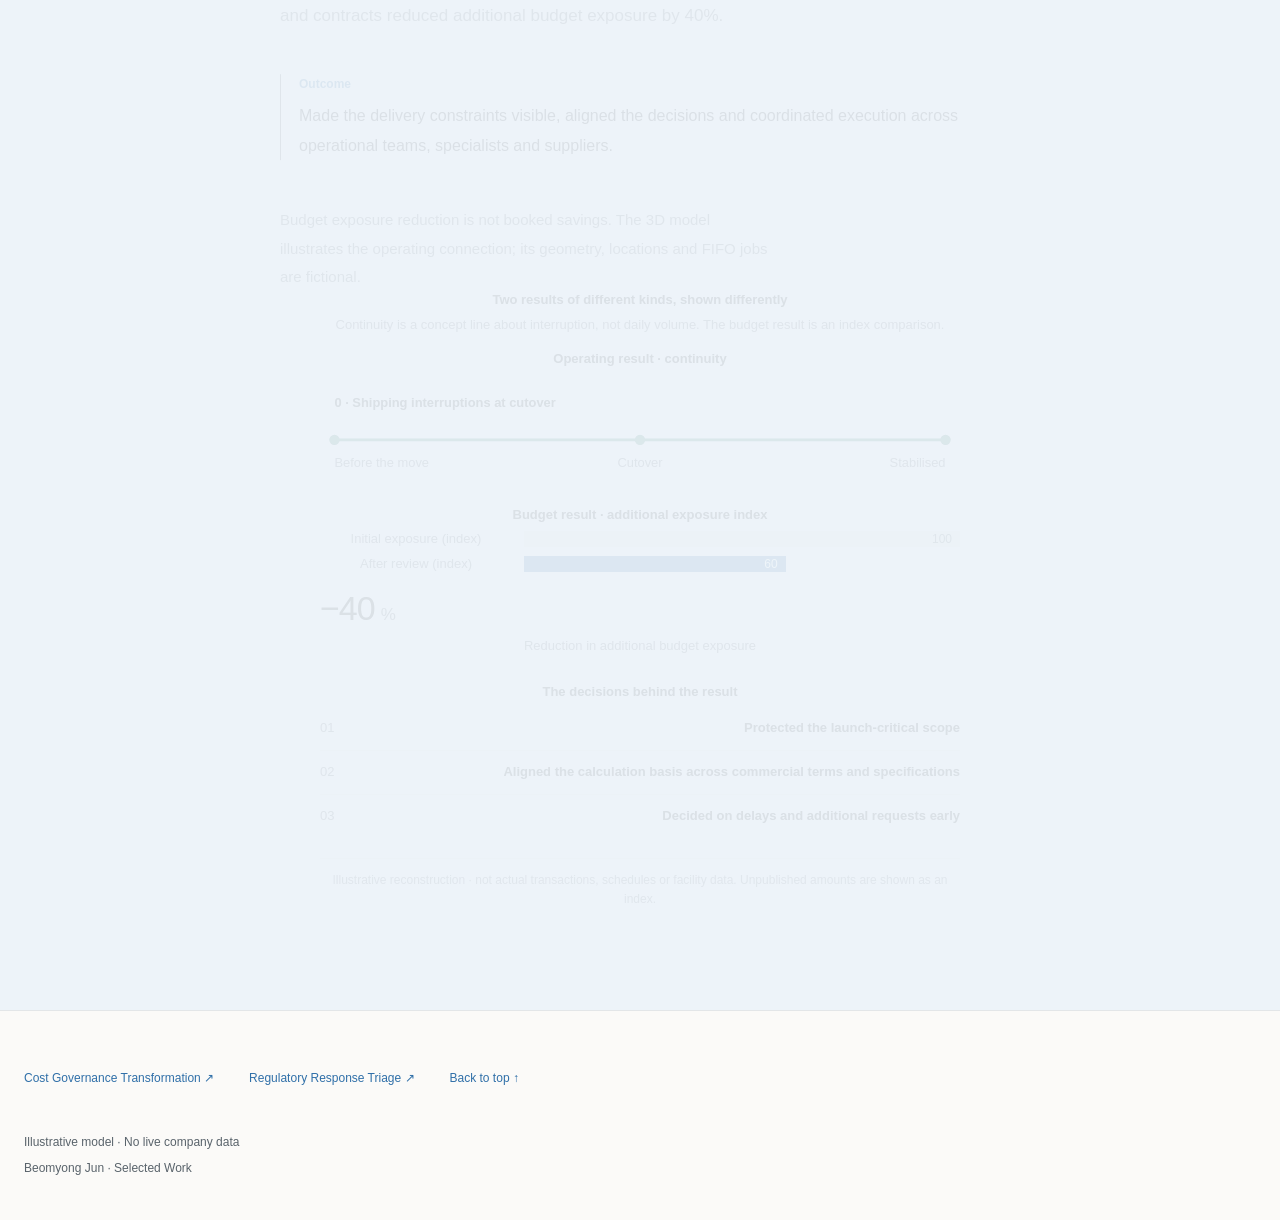
==== commit 1cd322ec: "Per-page link previews; resolve the human-confirmation wording in the triage case - Each case page n" ====
--- a/index.html
+++ b/index.html
@@ -1 +1 @@
-<!doctype html><html lang="en"><head><meta charset="utf-8"><meta name="viewport" content="width=device-width,initial-scale=1"><title>Beomyong Jun | Operations & Business Transformation</title><meta name="description" content="STAR case studies: restoring warehouse programme delivery and building shared cost intelligence with recurring financial outcomes."><meta property="og:image" content="./social-preview.png"><noscript><meta http-equiv="refresh" content="0;url=./ops-cutover.html"></noscript><script>location.replace("./ops-cutover.html"+location.search+location.hash)</script></head><body><p><a href="./ops-cutover.html">Continue to the case study</a></p></body></html>+<!doctype html><html lang="en"><head><meta charset="utf-8"><meta name="viewport" content="width=device-width,initial-scale=1"><title>Zero-downtime cutover to automation | Beomyong Jun</title><meta name="description" content="STAR case study: took over a fixed-date relocation and automation programme mid-flight and delivered the cutover with zero shipping interruptions and 40% less additional budget exposure."><meta property="og:type" content="website"><meta property="og:site_name" content="Beomyong Jun · Selected Work"><meta property="og:title" content="Zero-downtime cutover to automation | Beomyong Jun"><meta property="og:description" content="STAR case study: took over a fixed-date relocation and automation programme mid-flight and delivered the cutover with zero shipping interruptions and 40% less additional budget exposure."><meta property="og:image" content="./social-ops-cutover.png"><meta property="og:image:width" content="1200"><meta property="og:image:height" content="630"><meta property="og:image:alt" content="A fixed launch. No shipping interruption. 0 at cutover."><meta name="twitter:card" content="summary_large_image"><meta name="twitter:title" content="Zero-downtime cutover to automation | Beomyong Jun"><meta name="twitter:description" content="STAR case study: took over a fixed-date relocation and automation programme mid-flight and delivered the cutover with zero shipping interruptions and 40% less additional budget exposure."><noscript><meta http-equiv="refresh" content="0;url=./ops-cutover.html"></noscript><script>location.replace("./ops-cutover.html"+location.search+location.hash)</script></head><body><p><a href="./ops-cutover.html">Continue to the case study</a></p></body></html>
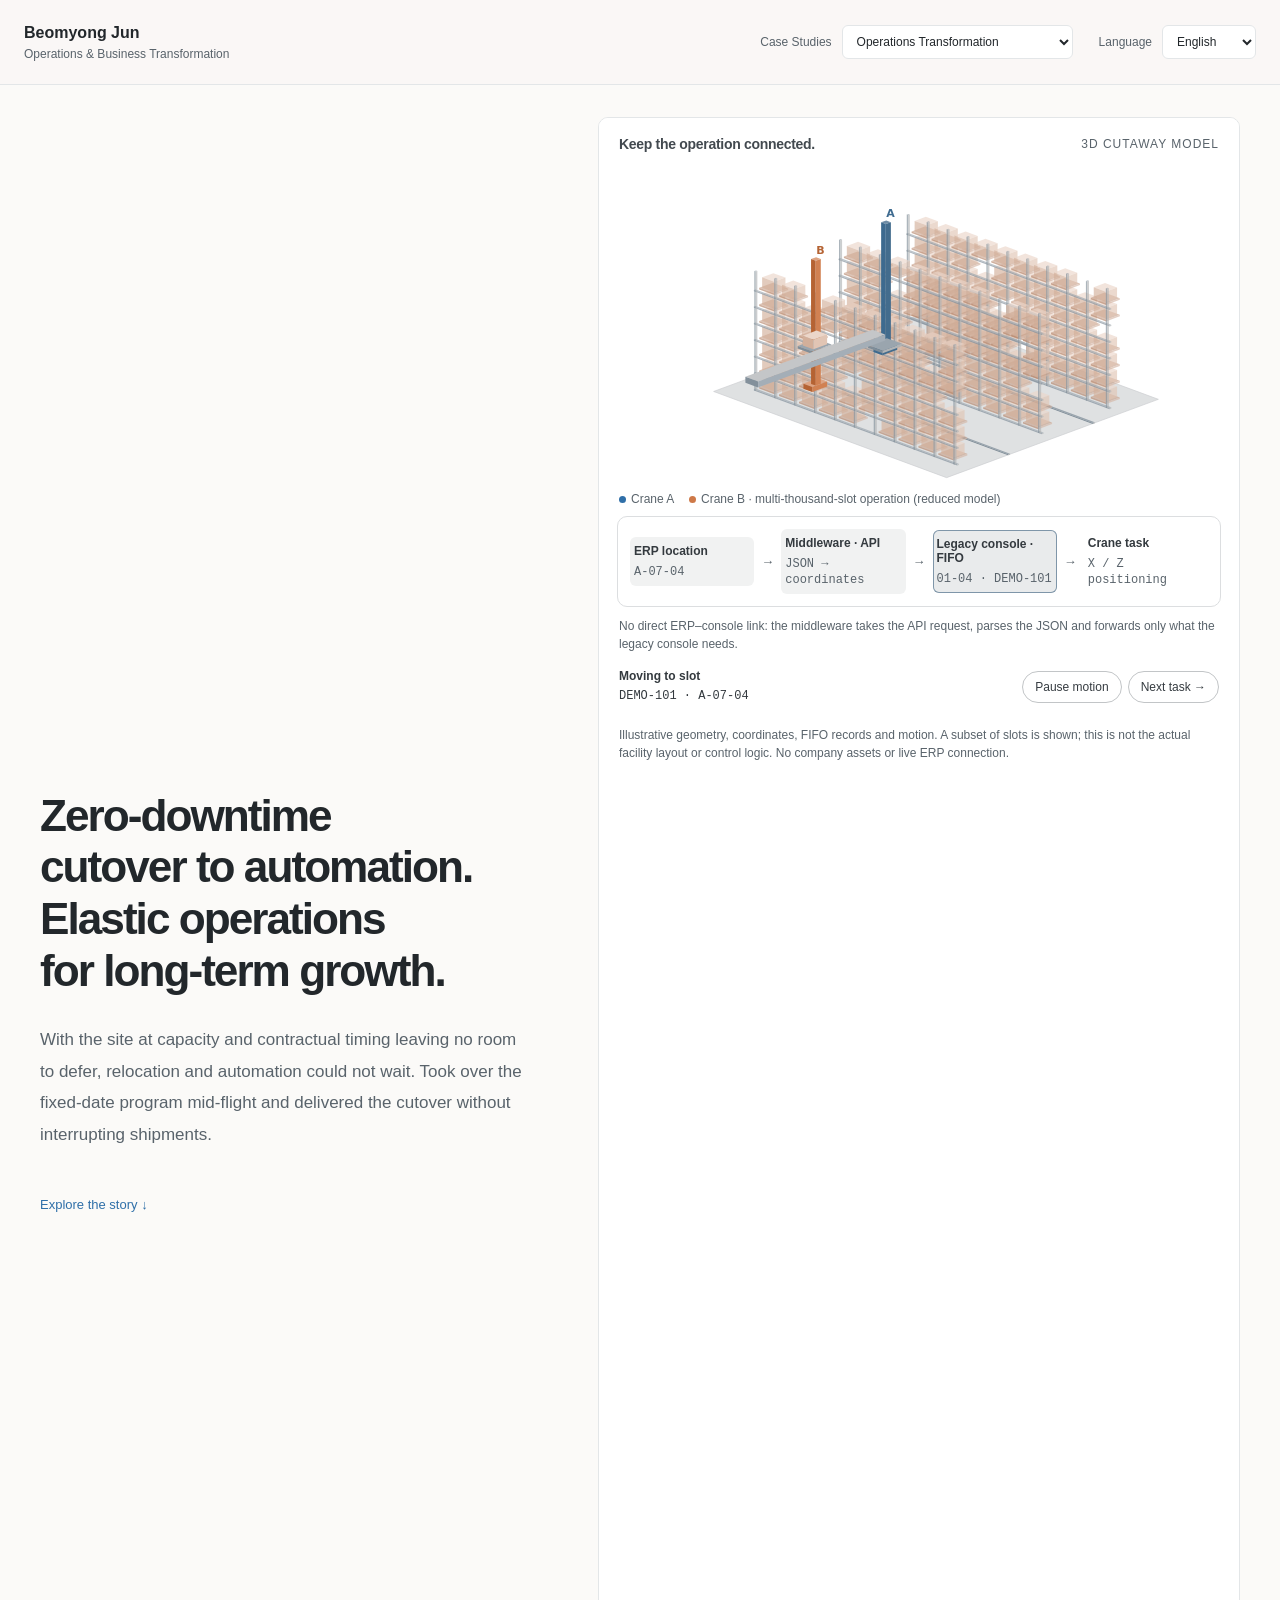
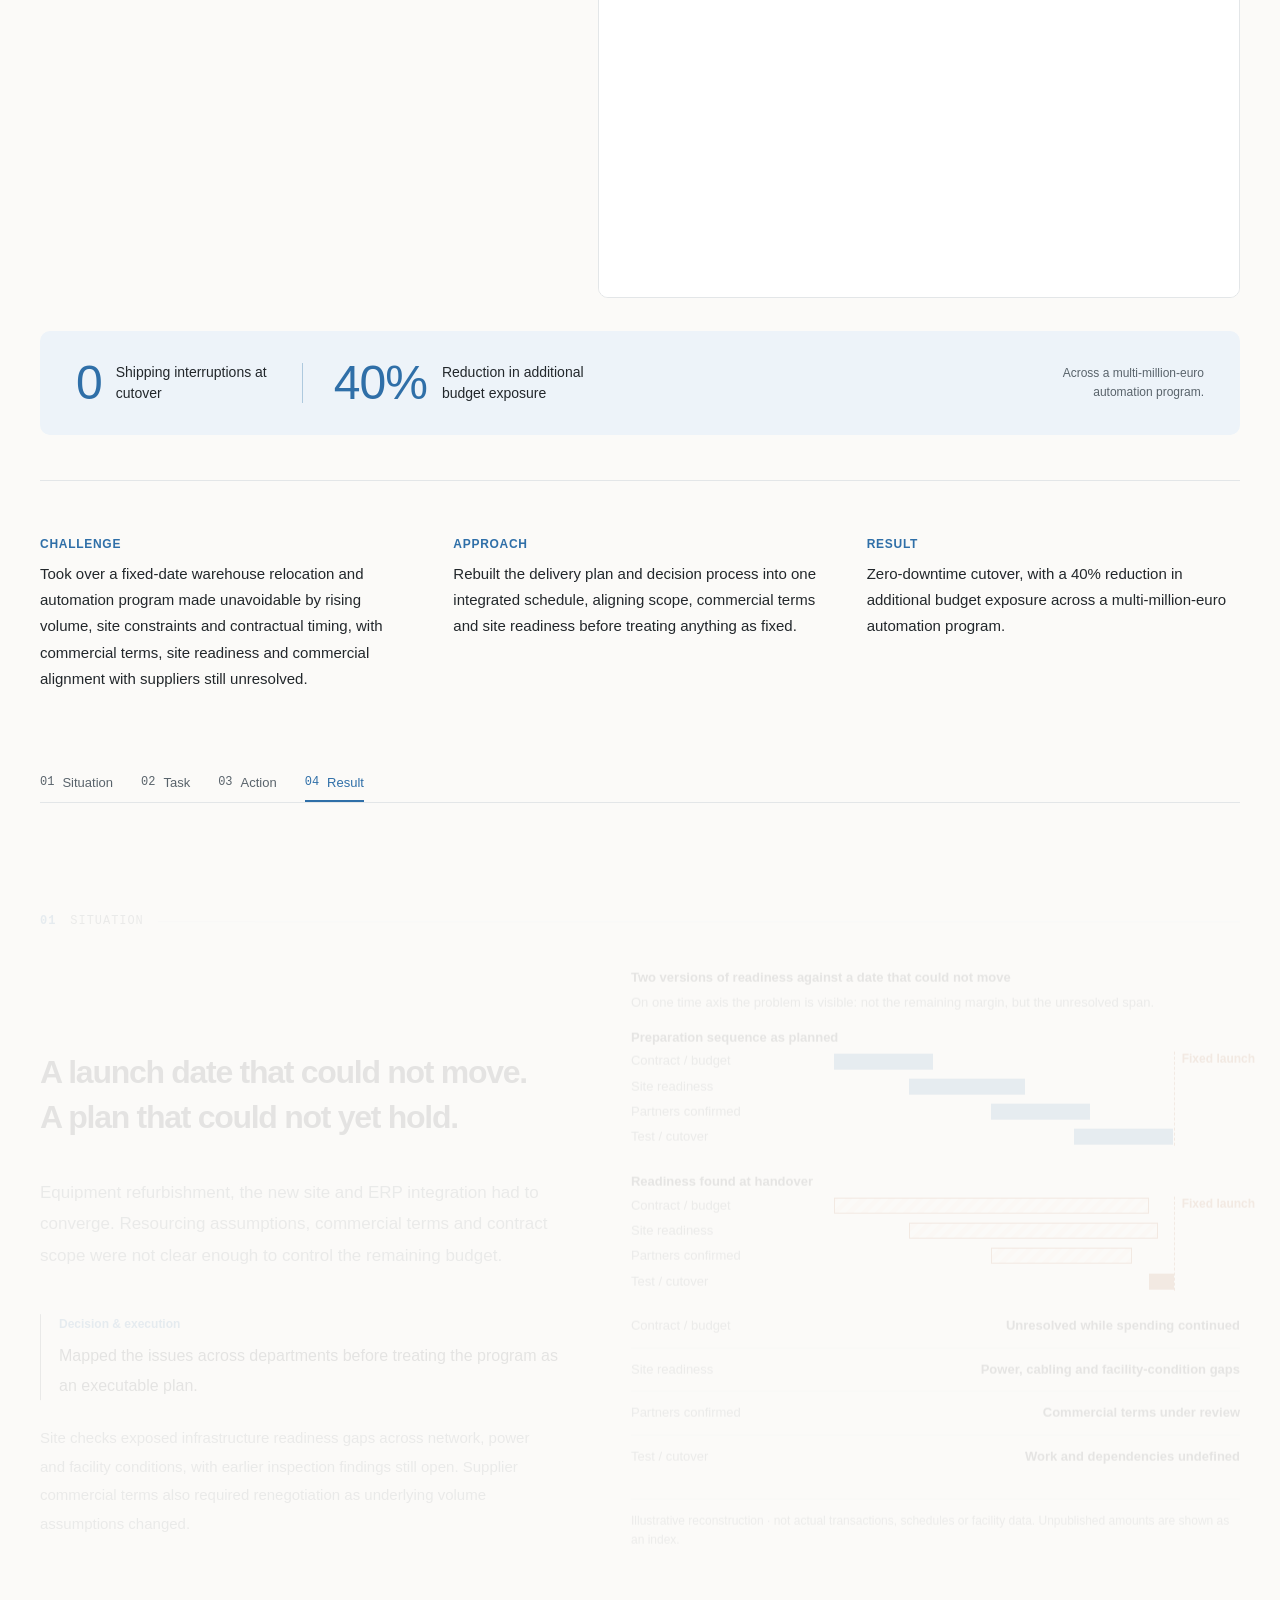
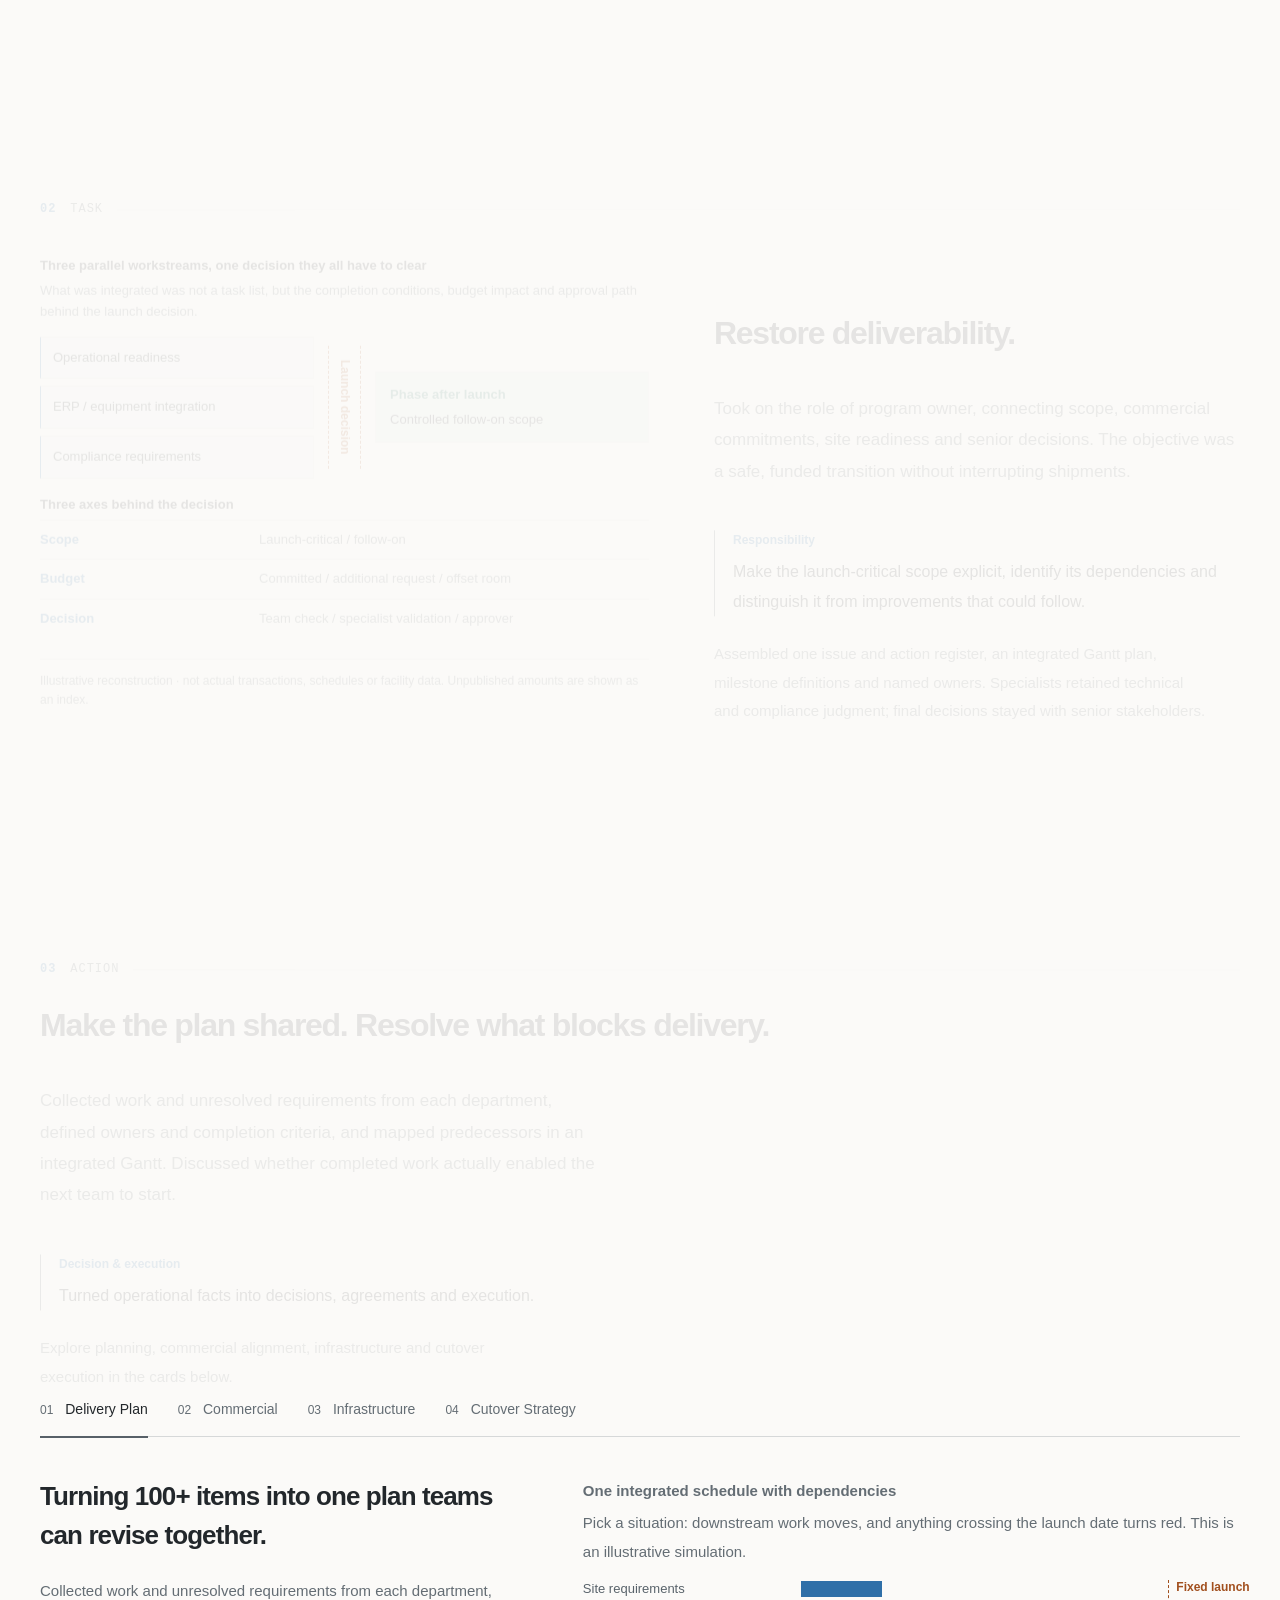
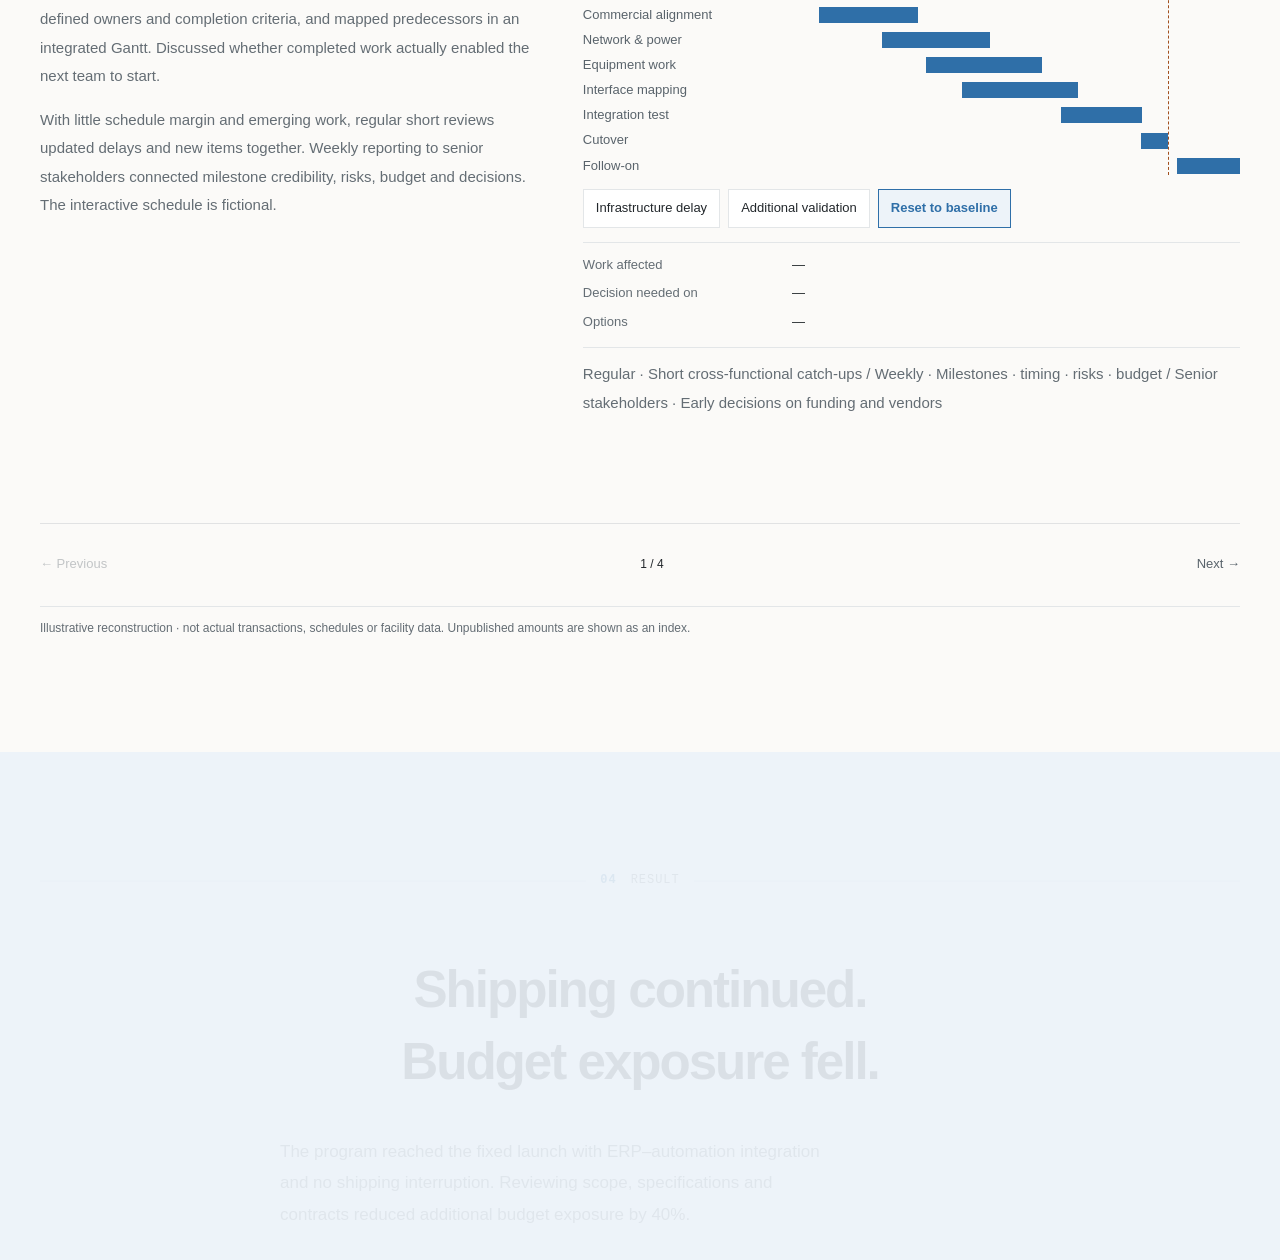
==== commit f4932e8b: "American spelling throughout; triage case says BI instead of Power BI - programme -> program, plus j" ====
--- a/index.html
+++ b/index.html
@@ -1 +1 @@
-<!doctype html><html lang="en"><head><meta charset="utf-8"><meta name="viewport" content="width=device-width,initial-scale=1"><title>Zero-downtime cutover to automation | Beomyong Jun</title><meta name="description" content="STAR case study: took over a fixed-date relocation and automation programme mid-flight and delivered the cutover with zero shipping interruptions and 40% less additional budget exposure."><meta property="og:type" content="website"><meta property="og:site_name" content="Beomyong Jun · Selected Work"><meta property="og:title" content="Zero-downtime cutover to automation | Beomyong Jun"><meta property="og:description" content="STAR case study: took over a fixed-date relocation and automation programme mid-flight and delivered the cutover with zero shipping interruptions and 40% less additional budget exposure."><meta property="og:image" content="./social-ops-cutover.png"><meta property="og:image:width" content="1200"><meta property="og:image:height" content="630"><meta property="og:image:alt" content="A fixed launch. No shipping interruption. 0 at cutover."><meta name="twitter:card" content="summary_large_image"><meta name="twitter:title" content="Zero-downtime cutover to automation | Beomyong Jun"><meta name="twitter:description" content="STAR case study: took over a fixed-date relocation and automation programme mid-flight and delivered the cutover with zero shipping interruptions and 40% less additional budget exposure."><noscript><meta http-equiv="refresh" content="0;url=./ops-cutover.html"></noscript><script>location.replace("./ops-cutover.html"+location.search+location.hash)</script></head><body><p><a href="./ops-cutover.html">Continue to the case study</a></p></body></html>+<!doctype html><html lang="en"><head><meta charset="utf-8"><meta name="viewport" content="width=device-width,initial-scale=1"><title>Zero-downtime cutover to automation | Beomyong Jun</title><meta name="description" content="STAR case study: took over a fixed-date relocation and automation program mid-flight and delivered the cutover with zero shipping interruptions and 40% less additional budget exposure."><meta property="og:type" content="website"><meta property="og:site_name" content="Beomyong Jun · Selected Work"><meta property="og:title" content="Zero-downtime cutover to automation | Beomyong Jun"><meta property="og:description" content="STAR case study: took over a fixed-date relocation and automation program mid-flight and delivered the cutover with zero shipping interruptions and 40% less additional budget exposure."><meta property="og:image" content="./social-ops-cutover.png"><meta property="og:image:width" content="1200"><meta property="og:image:height" content="630"><meta property="og:image:alt" content="A fixed launch. No shipping interruption. 0 at cutover."><meta name="twitter:card" content="summary_large_image"><meta name="twitter:title" content="Zero-downtime cutover to automation | Beomyong Jun"><meta name="twitter:description" content="STAR case study: took over a fixed-date relocation and automation program mid-flight and delivered the cutover with zero shipping interruptions and 40% less additional budget exposure."><noscript><meta http-equiv="refresh" content="0;url=./ops-cutover.html"></noscript><script>location.replace("./ops-cutover.html"+location.search+location.hash)</script></head><body><p><a href="./ops-cutover.html">Continue to the case study</a></p></body></html>
